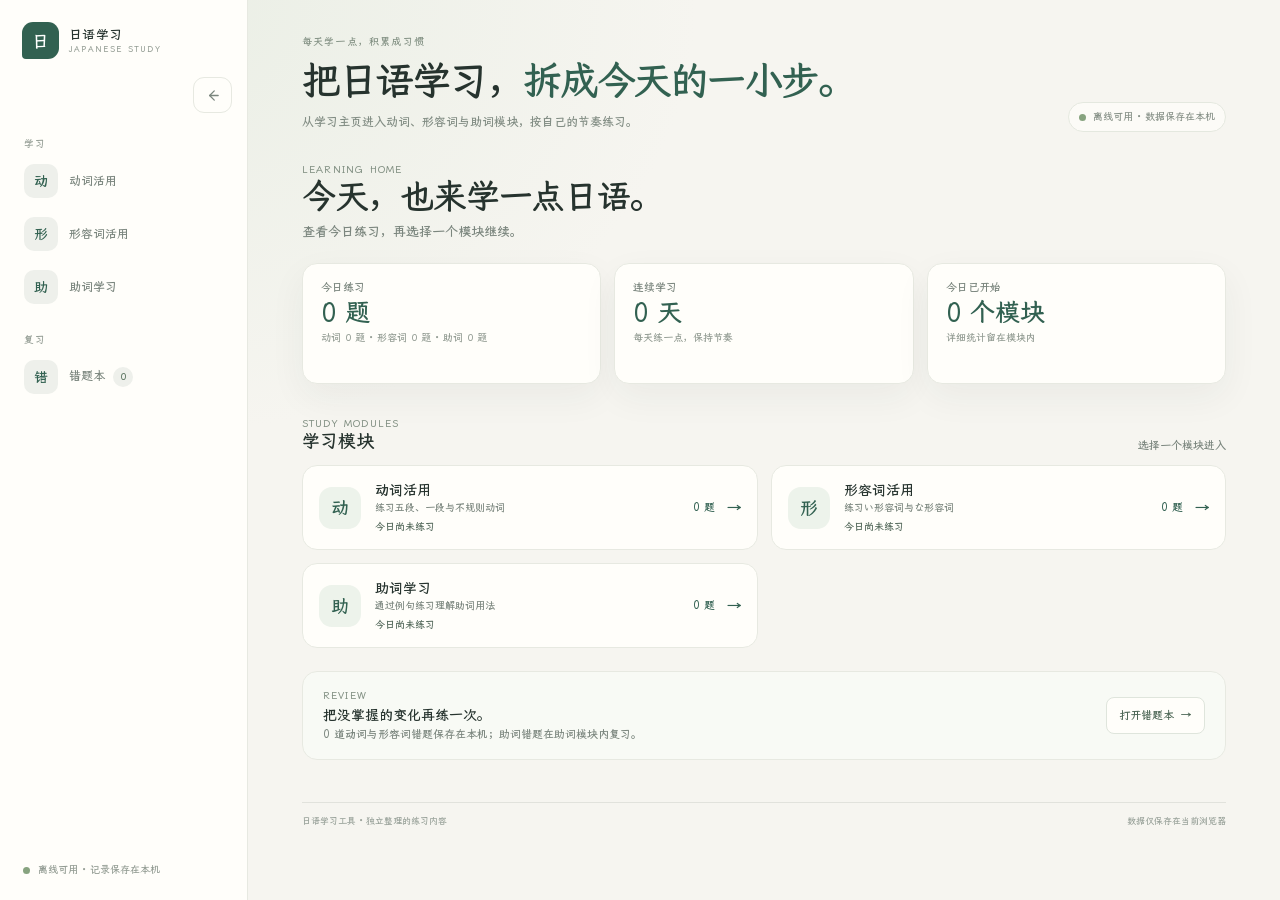
==== web/index.html @ 8b9d0401 "Android 助词模块落地：数据同源 + 三屏 UI + 全局错题本 + 对比内容（D-016～D-021） 数据与规则 - 新增 engine/particle：ParticleData（9 专题" ====
<!doctype html>
<html lang="zh-CN">
<head>
  <meta charset="utf-8">
  <meta name="viewport" content="width=device-width, initial-scale=1">
  <meta name="theme-color" content="#f6f5f0">
  <title>日语学习</title>
  <link rel="icon" type="image/svg+xml" href="./icon/favicon.svg">
  <link rel="stylesheet" href="styles.css">
  <script src="font/fonts.js" defer></script>
  <script src="verb-engine.js" defer></script>
  <script src="adjective-engine.js" defer></script>
  <script src="particle-engine.js" defer></script>
  <script src="app.js" defer></script>
</head>
<body>
  <div class="app-shell" id="app-shell">
    <aside class="app-sidebar" id="app-sidebar" aria-label="日语学习导航">
      <a class="brand" id="brand-home" data-home-link href="./index.html" aria-label="日语学习主页" aria-current="page">
        <span class="brand-mark" aria-hidden="true">日</span>
        <span>
          <strong>日语学习</strong>
          <small>JAPANESE STUDY</small>
        </span>
      </a>
      <button class="sidebar-collapse" id="sidebar-collapse" type="button" aria-label="折叠侧栏" aria-pressed="false" title="折叠侧栏">
        <svg class="sidebar-collapse-icon" viewBox="0 0 24 24" aria-hidden="true" focusable="false">
          <path d="M14.5 5.5 8 12l6.5 6.5"></path>
          <path d="M8 12h12"></path>
        </svg>
      </button>
      <nav class="primary-nav" id="primary-nav" aria-label="主要导航">
        <p class="sidebar-section-label">学习</p>
        <button class="nav-item" type="button" data-view="verb" aria-label="动词活用" title="动词活用">
          <span class="nav-icon" aria-hidden="true">动</span><span class="nav-label">动词活用</span>
        </button>
        <button class="nav-item" type="button" data-view="adjective" aria-label="形容词活用" title="形容词活用">
          <span class="nav-icon" aria-hidden="true">形</span><span class="nav-label">形容词活用</span>
        </button>
        <button class="nav-item" type="button" data-view="particle" aria-label="助词学习" title="助词学习">
          <span class="nav-icon" aria-hidden="true">助</span><span class="nav-label">助词学习</span>
        </button>
        <p class="sidebar-section-label sidebar-section-review">复习</p>
        <button class="nav-item" type="button" data-view="mistakes" aria-label="错题本" title="错题本">
          <span class="nav-icon" aria-hidden="true">错</span>
          <span class="nav-label">错题本 <span class="nav-count" id="mistake-count">0</span></span>
        </button>
      </nav>
      <div class="sidebar-footer"><span class="offline-dot" aria-hidden="true"></span><span class="nav-label">离线可用 · 记录保存在本机</span></div>
    </aside>

    <div class="app-main" id="app-main">
      <header class="mobile-topbar">
        <button class="mobile-nav-toggle" id="mobile-nav-toggle" type="button" aria-label="打开导航" aria-controls="app-sidebar" aria-expanded="false">
          <span class="mobile-menu-icon" aria-hidden="true"><span></span><span></span><span></span></span>
        </button>
        <a class="mobile-topbar-brand" data-home-link href="./index.html" aria-label="日语学习主页" aria-current="page">
          <span class="brand-mark" aria-hidden="true">日</span>
          <strong>日语学习</strong>
        </a>
      </header>

      <main>
      <section class="page-intro">
        <div>
          <p class="eyebrow" id="intro-eyebrow">每天学一点，积累成习惯</p>
          <h1 id="intro-title" tabindex="-1">把日语学习，<span id="intro-title-accent">拆成今天的一小步。</span></h1>
          <p class="intro-copy" id="intro-copy">从学习主页进入动词、形容词等模块，按自己的节奏练习。</p>
        </div>
        <div class="intro-badges">
          <div class="streak-note" id="streak-note" hidden>
            <span class="streak-note-dot" aria-hidden="true"></span>
            <span id="streak-note-text"></span>
          </div>
          <div class="offline-note"><span aria-hidden="true"></span> 离线可用 · 数据保存在本机</div>
        </div>
      </section>

      <section class="view home-view" id="view-home" aria-labelledby="home-title">
        <div class="home-welcome">
          <p class="eyebrow">LEARNING HOME</p>
          <h2 id="home-title">今天，也来学一点日语。</h2>
          <p>查看今日练习，再选择一个模块继续。</p>
        </div>
        <div class="home-summary-grid" aria-label="学习概览">
          <article class="home-summary-card">
            <span class="home-summary-label">今日练习</span>
            <strong id="home-today-total">0 题</strong>
            <small id="home-today-breakdown">动词 0 题 · 形容词 0 题 · 助词 0 题</small>
          </article>
          <article class="home-summary-card">
            <span class="home-summary-label">连续学习</span>
            <strong><span id="home-streak-count">0</span> 天</strong>
            <small>每天练一点，保持节奏</small>
          </article>
          <article class="home-summary-card">
            <span class="home-summary-label">今日已开始</span>
            <strong><span id="home-active-module-count">0</span> 个模块</strong>
            <small>详细统计留在模块内</small>
          </article>
        </div>

        <section class="home-module-section" aria-labelledby="home-modules-title">
          <div class="home-section-heading">
            <div>
              <p class="eyebrow">STUDY MODULES</p>
              <h2 id="home-modules-title">学习模块</h2>
            </div>
            <p>选择一个模块进入</p>
          </div>
          <div class="home-module-grid">
            <button class="home-module-card" type="button" data-open-view="verb" data-verb-subview="practice">
              <span class="home-module-mark" aria-hidden="true">动</span>
              <span class="home-module-copy">
                <strong>动词活用</strong>
                <small>练习五段、一段与不规则动词</small>
                <span class="home-module-status" id="home-verb-status">今日尚未练习</span>
              </span>
              <span class="home-module-count" id="home-verb-today">0 题</span>
              <span class="home-module-arrow" aria-hidden="true">→</span>
            </button>
            <button class="home-module-card" type="button" data-open-view="adjective" data-adj-subview="practice">
              <span class="home-module-mark" aria-hidden="true">形</span>
              <span class="home-module-copy">
                <strong>形容词活用</strong>
                <small>练习い形容词与な形容词</small>
                <span class="home-module-status" id="home-adjective-status">今日尚未练习</span>
              </span>
              <span class="home-module-count" id="home-adjective-today">0 题</span>
              <span class="home-module-arrow" aria-hidden="true">→</span>
            </button>
            <button class="home-module-card" type="button" data-open-view="particle" data-particle-subview="practice">
              <span class="home-module-mark" aria-hidden="true">助</span>
              <span class="home-module-copy">
                <strong>助词学习</strong>
                <small>通过例句练习理解助词用法</small>
                <span class="home-module-status" id="home-particle-status">今日尚未练习</span>
              </span>
              <span class="home-module-count" id="home-particle-today">0 题</span>
              <span class="home-module-arrow" aria-hidden="true">→</span>
            </button>
          </div>
        </section>

        <section class="home-review-card" aria-label="错题复习">
          <div>
            <p class="eyebrow">REVIEW</p>
            <h2>把没掌握的变化再练一次。</h2>
            <p><strong id="home-mistake-count">0</strong> 道动词与形容词错题保存在本机；助词错题在助词模块内复习。</p>
          </div>
          <button class="outline-button" type="button" data-open-view="mistakes">打开错题本 <span aria-hidden="true">→</span></button>
        </section>
      </section>

      <section class="view verb-module-view" id="view-verb" aria-labelledby="practice-title" hidden>
        <nav class="module-subnav" id="verb-subnav" aria-label="动词模块功能">
          <button class="module-subtab is-active" type="button" data-verb-subview="practice" aria-selected="true">练习</button>
          <button class="module-subtab" type="button" data-verb-subview="reference" aria-selected="false">活用速查</button>
        </nav>
      <section class="module-subview" id="view-practice" aria-labelledby="verb-practice-view-title">
        <div class="section-heading">
          <div>
            <p class="eyebrow">VERB PRACTICE</p>
            <h2 id="verb-practice-view-title">动词练习</h2>
            <p>根据目标语态和活用形式写出答案；速查页会说明它与传统六种活用形的关系。</p>
          </div>
        </div>
        <div class="filter-bar">
          <label>
            <span>动词类别</span>
            <select id="group-filter">
              <option value="all">全部类别</option>
              <option value="godan">五段动词</option>
              <option value="ichidan">一段动词</option>
              <option value="irregular">不规则动词</option>
            </select>
          </label>
          <label>
            <span>变形类型（语态）</span>
            <select id="voice-filter"></select>
          </label>
          <label>
            <span>活用形式（含六形）</span>
            <select id="inflection-filter"></select>
          </label>
          <label>
            <span>难度</span>
            <select id="level-filter"></select>
          </label>
          <button class="outline-button new-question-button" id="new-question" type="button">
            <span aria-hidden="true">↻</span> 换一题
          </button>
        </div>

        <div class="review-banner" id="review-banner" role="status" hidden>
          <span class="review-banner-dot" aria-hidden="true"></span>
          <span class="review-banner-text">
            <strong>错题重练中</strong>
            <span id="review-banner-count"></span>
          </span>
          <button class="text-button review-banner-exit" id="exit-review" type="button">退出重练</button>
        </div>
        <div class="practice-layout">
          <article class="practice-card">
            <div class="practice-card-head">
              <div class="card-topline">
                <div>
                  <p class="eyebrow" id="question-index">随机练习</p>
                  <h2 id="practice-title">把变形说出来</h2>
                </div>
                <span class="target-pill" id="target-pill">准备中</span>
              </div>
              <section class="practice-stats practice-stats-inline" role="group" aria-label="答题统计">
                <div class="practice-stats-heading">
                  <div class="practice-stats-counts">
                    <div class="practice-stat practice-stat-correct">
                      <span class="practice-stat-dot" aria-hidden="true"></span>
                      <span>答对</span>
                      <strong id="correct-answer-count" aria-live="polite">0</strong>
                    </div>
                    <div class="practice-stat practice-stat-incorrect">
                      <span class="practice-stat-dot" aria-hidden="true"></span>
                      <span>答错</span>
                      <strong id="incorrect-answer-count" aria-live="polite">0</strong>
                    </div>
                  </div>
                  <button
                    class="text-button reset-stats-button"
                    id="reset-stats"
                    type="button"
                    aria-label="清零答题统计，不影响错题集"
                    title="清零统计，不会清空错题集"
                    disabled
                  >清零</button>
                </div>
                <div class="practice-stats-content">
                  <div class="practice-stats-track" id="answer-distribution" role="img" aria-label="尚未作答">
                    <span class="practice-stats-segment practice-stats-segment-correct" id="correct-answer-segment"></span>
                    <span class="practice-stats-segment practice-stats-segment-incorrect" id="incorrect-answer-segment"></span>
                  </div>
                  <div class="practice-stats-summary">
                    <span>共 <strong id="total-answer-count">0</strong> 题</span>
                    <span>正确率 <strong id="answer-accuracy">—</strong></span>
                  </div>
                </div>
              </section>
            </div>

            <div class="verb-prompt" role="button" tabindex="0" aria-expanded="false">
              <div class="verb-meta">
                <span class="class-pill" id="question-group">动词</span>
                <span class="meaning" id="question-meaning"></span>
              </div>
              <h3 id="question-word"></h3>
              <p class="reading" id="question-reading">假名</p>
            </div>

            <p class="question-instruction" id="question-instruction"></p>

            <form class="answer-form" id="answer-form">
              <label for="answer-input">写出日语答案</label>
              <div class="answer-row">
                <input
                  id="answer-input"
                  name="answer"
                  type="text"
                  autocomplete="off"
                  autocapitalize="off"
                  spellcheck="false"
                  placeholder="可输入汉字、假名或罗马字"
                  required
                >
                <button class="primary-button" id="submit-answer" type="submit">检查答案</button>
              </div>
              <div class="answer-help">
                <span>例如：書きます、かきます或 kakimasu</span>
                <button class="inline-button" id="hint-button" type="button" aria-expanded="false">显示规律提示</button>
              </div>
              <p class="hint-text" id="rule-hint" hidden></p>
            </form>

            <section class="feedback-panel" id="feedback-panel" aria-live="polite" hidden>
              <div class="feedback-heading">
                <span class="feedback-mark" id="feedback-mark" aria-hidden="true"></span>
                <strong id="feedback-title"></strong>
              </div>
              <p class="feedback-user-answer" id="feedback-user-answer"></p>
              <div class="correct-answer">
                <span>正确形态</span>
                <strong id="feedback-correct-answer"></strong>
                <small id="feedback-reading"></small>
              </div>
              <div class="feedback-meaning">
                <strong>常见表达大意（依语境）</strong>
                <p id="feedback-voice-meaning" hidden></p>
                <p id="feedback-inflection-meaning"></p>
              </div>
              <p class="feedback-rule" id="feedback-rule"></p>
              <button class="primary-button next-button" id="next-question" type="button">
                下一题 <span aria-hidden="true">→</span>
              </button>
            </section>
          </article>

          <div class="practice-sidebar">
            <aside class="learning-card">
              <p class="eyebrow">记住变化的方法</p>
              <h2>先分组，再变形。</h2>
              <div class="class-note">
                <span class="class-note-mark">五</span>
                <div><strong>五段动词</strong><p>辞书形以「う段」假名结尾。<br>活用时，词尾在「あ・い・う・え・お」各段之间变化。</p></div>
              </div>
              <div class="class-note">
                <span class="class-note-mark">一</span>
                <div><strong>一段动词</strong><p>通常以「る」结尾，前一个假名在「い段」或「え段」（有少数例外）。<br>活用时，通常去掉「る」，再接相应词尾。</p></div>
              </div>
              <div class="class-note">
                <span class="class-note-mark">不</span>
                <div><strong>不规则动词</strong><p>「する」「来る」及其复合词需要单独记忆。</p></div>
              </div>
              <button class="text-link" type="button" data-open-view="verb" data-verb-subview="reference">
                查一个动词的完整变化 <span aria-hidden="true">→</span>
              </button>
            </aside>
          </div>
        </div>
      </section>

      <section class="module-subview" id="view-reference" aria-labelledby="reference-title" hidden>
        <div class="section-heading">
          <div>
            <p class="eyebrow">REFERENCE</p>
            <h2 id="reference-title">活用速查</h2>
            <p>先看六种活用形如何决定后续接法，再查不同语态和活用结果；具体表达大意会随语境变化。</p>
          </div>
        </div>
        <div class="reference-controls">
          <label class="search-control">
            <span>搜索动词</span>
            <input id="reference-search" type="search" placeholder="输入汉字、假名或中文意思">
          </label>
          <label>
            <span>动词</span>
            <select id="reference-verb"></select>
          </label>
          <label>
            <span>变形类型</span>
            <select id="reference-voice"></select>
          </label>
        </div>
        <div class="reference-summary">
          <div>
            <h3 id="reference-word"></h3>
            <p id="reference-meaning"></p>
            <p class="reference-voice-meaning" id="reference-voice-meaning"></p>
          </div>
          <span class="class-pill" id="reference-group"></span>
        </div>
        <details class="morphology-guide" id="verb-morphology-guide" open>
          <summary>先学用言的六种活用形</summary>
          <p class="morphology-guide-caption" id="verb-morphology-guide-caption"></p>
          <div class="table-wrap morphology-guide-table-wrap">
            <table class="reference-table morphology-guide-table" id="verb-morphology-guide-table" aria-label="动词六种活用形与对应练习">
              <thead>
                <tr>
                  <th scope="col">活用形</th>
                  <th scope="col">后面接什么／句中作用</th>
                  <th scope="col">当前动词例子</th>
                  <th scope="col" class="reference-practice-col">练一练</th>
                </tr>
              </thead>
              <tbody id="verb-morphology-guide-table-body"></tbody>
            </table>
          </div>
          <p class="morphology-guide-note"><strong>记忆关键</strong> 六形不是六个意思，也不和「ない形／ます形」一一对应：先看后面要接什么。现代动词的終止形与連体形通常同形，前者用于句尾，后者修饰名词；「たら」由「た形＋ら」构成，不是仮定形。</p>
        </details>
        <details class="reference-voice-guide" id="reference-voice-guide" open>
          <summary>变形类型说明</summary>
          <p class="reference-voice-guide-caption" id="reference-voice-guide-caption"></p>
          <div class="table-wrap reference-voice-guide-table-wrap">
            <table class="reference-table reference-voice-table" id="reference-voice-guide-table" aria-label="各类变形的结果、大意与变化提示">
              <thead>
                <tr>
                  <th scope="col">活用形式</th>
                  <th scope="col">变形结果</th>
                  <th scope="col">常见表达大意</th>
                  <th scope="col">变化提示</th>
                  <th scope="col" class="reference-practice-col">练一练</th>
                </tr>
              </thead>
              <tbody id="reference-voice-guide-table-body"></tbody>
            </table>
          </div>
        </details>
        <div class="table-wrap">
          <table class="reference-table">
            <thead>
              <tr>
                <th scope="col">活用形式</th>
                <th scope="col">变形结果</th>
                <th scope="col">常见表达大意</th>
                <th scope="col">变化提示</th>
                <th scope="col" class="reference-practice-col">练一练</th>
              </tr>
            </thead>
            <tbody id="reference-table-body"></tbody>
          </table>
        </div>
      </section>
      </section>

      <section class="view" id="view-adjective" aria-labelledby="adjective-title" hidden>
        <nav class="module-subnav" id="adj-subnav" aria-label="形容词模块功能">
          <button class="module-subtab is-active" type="button" data-adj-subview="practice" aria-selected="true">练习</button>
          <button class="module-subtab" type="button" data-adj-subview="reference" aria-selected="false">速查</button>
        </nav>
        <div class="module-subview" id="adj-subview-practice">
        <div class="section-heading">
          <div>
            <p class="eyebrow">ADJECTIVE</p>
            <h2 id="adjective-title">形容词练习</h2>
            <p>先分「い・な」两类，再记词尾变化；速查页会对照六种活用形。支持修饰名词、谓语、状语与常用时态。</p>
          </div>
        </div>
        <div class="filter-bar">
          <label>
            <span>形容词类别</span>
            <select id="adj-group-filter">
              <option value="all">全部类别</option>
              <option value="i">い形容词</option>
              <option value="na">な形容词</option>
            </select>
          </label>
          <label>
            <span>活用形式（含六形）</span>
            <select id="adj-inflection-filter"></select>
          </label>
          <label>
            <span>难度</span>
            <select id="adj-level-filter"></select>
          </label>
          <button class="outline-button new-question-button" id="adj-new-question" type="button">
            <span aria-hidden="true">↻</span> 换一题
          </button>
        </div>

        <div class="review-banner" id="adj-review-banner" role="status" hidden>
          <span class="review-banner-dot" aria-hidden="true"></span>
          <span class="review-banner-text">
            <strong>错题重练中</strong>
            <span id="adj-review-banner-count"></span>
          </span>
          <button class="text-button review-banner-exit" id="adj-exit-review" type="button">退出重练</button>
        </div>
        <div class="practice-layout">
          <article class="practice-card" id="adj-practice-card">
            <div class="practice-card-head">
              <div class="card-topline">
                <div>
                  <p class="eyebrow" id="adj-question-index">随机练习</p>
                  <h2 id="adj-practice-title">把变化写出来</h2>
                </div>
                <span class="target-pill" id="adj-target-pill">准备中</span>
              </div>
              <section class="practice-stats practice-stats-inline" id="adj-practice-stats" role="group" aria-label="形容词答题统计">
                <div class="practice-stats-heading">
                  <div class="practice-stats-counts">
                    <div class="practice-stat practice-stat-correct">
                      <span class="practice-stat-dot" aria-hidden="true"></span>
                      <span>答对</span>
                      <strong id="adj-correct-count" aria-live="polite">0</strong>
                    </div>
                    <div class="practice-stat practice-stat-incorrect">
                      <span class="practice-stat-dot" aria-hidden="true"></span>
                      <span>答错</span>
                      <strong id="adj-incorrect-count" aria-live="polite">0</strong>
                    </div>
                  </div>
                  <button
                    class="text-button reset-stats-button"
                    id="adj-reset-stats"
                    type="button"
                    aria-label="清零形容词答题统计"
                    title="清零统计，不会清空错题集"
                    disabled
                  >清零</button>
                </div>
                <div class="practice-stats-content">
                  <div class="practice-stats-track" id="adj-answer-distribution" role="img" aria-label="尚未作答">
                    <span class="practice-stats-segment practice-stats-segment-correct" id="adj-correct-segment"></span>
                    <span class="practice-stats-segment practice-stats-segment-incorrect" id="adj-incorrect-segment"></span>
                  </div>
                  <div class="practice-stats-summary">
                    <span>共 <strong id="adj-total-count">0</strong> 题</span>
                    <span>正确率 <strong id="adj-accuracy">—</strong></span>
                  </div>
                </div>
              </section>
            </div>

            <div class="verb-prompt adj-prompt">
              <div class="verb-meta">
                <span class="class-pill" id="adj-question-kind">形容词</span>
                <span class="meaning" id="adj-question-meaning"></span>
              </div>
              <h3 id="adj-question-word"></h3>
              <p class="reading" id="adj-question-reading">假名</p>
            </div>

            <p class="question-instruction" id="adj-question-instruction"></p>

            <form class="answer-form" id="adj-answer-form">
              <label for="adj-answer-input">写出日语答案</label>
              <div class="answer-row">
                <input
                  id="adj-answer-input"
                  name="adj-answer"
                  type="text"
                  autocomplete="off"
                  autocapitalize="off"
                  spellcheck="false"
                  placeholder="可输入汉字、假名或罗马字"
                  required
                >
                <button class="primary-button" id="adj-submit-answer" type="submit">检查答案</button>
              </div>
              <div class="answer-help">
                <span>例如：静かじゃない、しずかじゃない或 shizukajyanai</span>
                <button class="inline-button" id="adj-hint-button" type="button" aria-expanded="false">显示规律提示</button>
              </div>
              <p class="hint-text" id="adj-rule-hint" hidden></p>
            </form>

            <section class="feedback-panel" id="adj-feedback-panel" aria-live="polite" hidden>
              <div class="feedback-heading">
                <span class="feedback-mark" id="adj-feedback-mark" aria-hidden="true"></span>
                <strong id="adj-feedback-title"></strong>
              </div>
              <p class="feedback-user-answer" id="adj-feedback-user-answer"></p>
              <div class="correct-answer">
                <span>正确形态</span>
                <strong id="adj-feedback-correct-answer"></strong>
                <small id="adj-feedback-reading"></small>
              </div>
              <div class="feedback-meaning">
                <strong>接续提示</strong>
                <p id="adj-feedback-form-meaning"></p>
              </div>
              <p class="feedback-rule" id="adj-feedback-rule"></p>
              <button class="primary-button next-button" id="adj-next-question" type="button">
                下一题 <span aria-hidden="true">→</span>
              </button>
            </section>
          </article>

          <div class="practice-sidebar">
            <aside class="learning-card">
              <p class="eyebrow">记住分类的方法</p>
              <h2>先分类，再变形。</h2>
              <div class="class-note">
                <span class="class-note-mark">い</span>
                <div><strong>い形容词</strong><p>以「い」结尾，词尾直接变化。<br>注意「きれい」等是な形容词。</p></div>
              </div>
              <div class="class-note">
                <span class="class-note-mark">な</span>
                <div><strong>な形容词</strong><p>靠「な・に・だ」接续。<br>作谓语时要加「だ／です」。</p></div>
              </div>
              <button class="text-link" type="button" id="adj-guide-link">
                查形容词速查资料 <span aria-hidden="true">→</span>
              </button>
            </aside>
          </div>
        </div>
        </div>

        <div class="module-subview" id="adj-subview-reference" hidden>
        <div class="section-heading adj-guide-heading" id="adjective-guide">
          <div>
            <p class="eyebrow">ADJECTIVE GUIDE</p>
            <h2>形容词速查</h2>
            <p>以「高い・静か」为例；统一高亮标出需要留意的词尾与接续形式。</p>
          </div>
        </div>
        <div class="adj-class-grid">
          <article class="adj-class-card adj-class-card-i">
            <div class="adj-class-head">
              <span class="adj-class-mark adj-mark-i" aria-hidden="true">い</span>
              <h3>い形容词</h3>
            </div>
            <p>以「い」结尾，词尾本身发生变化。可以直接放在名词前，也可以直接作谓语。</p>
            <p class="adj-class-words"><span>高い</span><span>長い</span><span>寒い</span><span>おいしい</span></p>
            <p class="adj-class-example"><strong>高い山</strong><small>高高的山</small></p>
          </article>
          <article class="adj-class-card adj-class-card-na">
            <div class="adj-class-head">
              <span class="adj-class-mark adj-mark-na" aria-hidden="true">な</span>
              <h3>な形容词</h3>
            </div>
            <p>词干本身不变，靠「な・に・だ」等接续词连接。作谓语时要加「だ／です」。</p>
            <p class="adj-class-words"><span>静か</span><span>便利</span><span>好き</span><span>きれい</span></p>
            <p class="adj-class-example"><strong>静かな部屋</strong><small>安静的房间</small></p>
          </article>
        </div>
        <p class="adj-note adj-note-warn">
          <strong aria-hidden="true">!</strong>
          <span>别只看结尾：きれい・ゆうめい・しんせつ 都是な形容词，需要按词记忆。</span>
        </p>

        <details class="morphology-guide adj-morphology-guide" id="adjective-morphology-guide" open>
          <summary>把六种用言活用形放进形容词里看</summary>
          <p class="morphology-guide-caption">“用言”包括动词和形容词；这里的な形容词在传统学校语法中称为形容动词。形容词的六形接法和动词不同，而且一般没有独立的命令形。</p>
          <div class="table-wrap morphology-guide-table-wrap">
            <table class="reference-table morphology-guide-table adjective-morphology-table" id="adjective-morphology-guide-table" aria-label="い形容词和な形容词的六种活用形对照">
              <thead>
                <tr>
                  <th scope="col">活用形</th>
                  <th scope="col">后面接什么／句中作用</th>
                  <th scope="col">い形容词 · 高い</th>
                  <th scope="col">な形容词 · 静か</th>
                  <th scope="col" class="reference-practice-col">练一练</th>
                </tr>
              </thead>
              <tbody id="adjective-morphology-guide-table-body">
                <tr data-morphology-form="mizen">
                  <th scope="row">未然形</th>
                  <td>可接推量「う」；形容词否定另看连用形，如「高く＋ない」。</td>
                  <td><strong>高かろう</strong><small class="morphology-example-note">高かろ＋う（较书面；日常常说「高いだろう」）</small></td>
                  <td><strong>静かだろう</strong><small class="morphology-example-note">静かだろ＋う</small></td>
                  <td class="morphology-guide-practice"><button type="button" class="practice-link" data-adj-morphology-practice="mizen">练未然形</button></td>
                </tr>
                <tr data-morphology-form="renyou">
                  <th scope="row">連用形</th>
                  <td>连接「て／た」等，也可作状语修饰动词。</td>
                  <td><strong>高く／高かっ</strong><small class="morphology-example-note">高くない・高かった・高くて</small></td>
                  <td><strong>静かで／静かに／静かだっ</strong><small class="morphology-example-note">静かで・静かに話す・静かだった</small></td>
                  <td class="morphology-guide-practice"><button type="button" class="practice-link" data-adj-morphology-practice="renyou">练連用形</button></td>
                </tr>
                <tr data-morphology-form="shushi">
                  <th scope="row">終止形</th>
                  <td>作谓语并结束陈述句。</td>
                  <td><strong>高い。</strong></td>
                  <td><strong>静かだ。</strong></td>
                  <td class="morphology-guide-practice"><button type="button" class="practice-link" data-adj-morphology-practice="shushi">练終止形</button></td>
                </tr>
                <tr data-morphology-form="rentai">
                  <th scope="row">連体形</th>
                  <td>放在名词前，限定或说明名词。</td>
                  <td><strong>高い山</strong></td>
                  <td><strong>静かな部屋</strong></td>
                  <td class="morphology-guide-practice"><button type="button" class="practice-link" data-adj-morphology-practice="rentai">练連体形</button></td>
                </tr>
                <tr data-morphology-form="katei">
                  <th scope="row">仮定形</th>
                  <td>表示假设条件；い形容词接「ば」，な形容词接「なら（ば）」。</td>
                  <td><strong>高ければ</strong><small class="morphology-example-note">高けれ＋ば</small></td>
                  <td><strong>静かなら（ば）</strong></td>
                  <td class="morphology-guide-practice"><button type="button" class="practice-link" data-adj-morphology-practice="katei">练仮定形</button></td>
                </tr>
                <tr data-morphology-form="meirei">
                  <th scope="row">命令形</th>
                  <td>形容词本身没有独立命令形；改用「～にして」「～してください」等表达。</td>
                  <td>无独立命令形</td>
                  <td>无独立命令形</td>
                  <td class="morphology-guide-practice"><button type="button" class="practice-link" data-adj-morphology-practice="meirei">练替代表达</button></td>
                </tr>
              </tbody>
            </table>
          </div>
          <p class="morphology-guide-note"><strong>特别注意</strong>「高い」的終止形和連体形外形相同，但句尾说「山很高」，名词前说「高山」；「静か」则用「静かだ／静かな」把两种位置区分开。</p>
        </details>

        <div class="table-wrap">
          <table class="adj-table">
            <thead>
              <tr>
                <th scope="col">活用形式</th>
                <th scope="col">い形容词 · 例：高い</th>
                <th scope="col">な形容词 · 例：静か</th>
                <th scope="col" class="adj-practice-col">练一练</th>
              </tr>
            </thead>
            <tbody>
              <tr data-adj-form="attributive">
                <th scope="row">連体形 · 修饰名词<small>い直接接 · な加「な」</small></th>
                <td><strong>高い山</strong></td>
                <td><strong>静か<em class="adj-tail-na">な</em>部屋</strong></td>
                <td class="adj-practice-col"><button type="button" class="practice-link" data-adj-practice="attributive">练这题</button></td>
              </tr>
              <tr data-adj-form="present">
                <th scope="row">終止形 · 现在肯定<small>い直接结句 · な加「だ・です」</small></th>
                <td><strong>高い</strong><small>（です）</small></td>
                <td><strong>静か<em class="adj-tail-na">だ（です）</em></strong></td>
                <td class="adj-practice-col"><button type="button" class="practice-link" data-adj-practice="present">练这题</button></td>
              </tr>
              <tr data-adj-form="presentNegative">
                <th scope="row">现在否定<small>い：連用形「く」＋ない · な：ではない／じゃない</small></th>
                <td><strong>高<em class="adj-tail-i">くない</em></strong></td>
                <td><strong>静か<em class="adj-tail-na">じゃない</em></strong></td>
                <td class="adj-practice-col"><button type="button" class="practice-link" data-adj-practice="presentNegative">练这题</button></td>
              </tr>
              <tr data-adj-form="past">
                <th scope="row">連用形 · 过去肯定<small>い：かっ＋た · な：だっ＋た</small></th>
                <td><strong>高<em class="adj-tail-i">かった</em></strong></td>
                <td><strong>静か<em class="adj-tail-na">だった</em></strong></td>
                <td class="adj-practice-col"><button type="button" class="practice-link" data-adj-practice="past">练这题</button></td>
              </tr>
              <tr data-adj-form="pastNegative">
                <th scope="row">过去否定<small>い→くなかった · な＋ではなかった</small></th>
                <td><strong>高<em class="adj-tail-i">くなかった</em></strong></td>
                <td><strong>静か<em class="adj-tail-na">ではなかった</em></strong></td>
                <td class="adj-practice-col"><button type="button" class="practice-link" data-adj-practice="pastNegative">练这题</button></td>
              </tr>
              <tr data-adj-form="te">
                <th scope="row">連用形 · て形<small>い→くて · な＋で</small></th>
                <td><strong>高<em class="adj-tail-i">くて</em></strong></td>
                <td><strong>静か<em class="adj-tail-na">で</em></strong></td>
                <td class="adj-practice-col"><button type="button" class="practice-link" data-adj-practice="te">练这题</button></td>
              </tr>
              <tr data-adj-form="conditional">
                <th scope="row">仮定形 · 条件形<small>い→ければ · な→なら（ば）</small></th>
                <td><strong>高<em class="adj-tail-i">ければ</em></strong></td>
                <td><strong>静か<em class="adj-tail-na">なら（ば）</em></strong></td>
                <td class="adj-practice-col"><button type="button" class="practice-link" data-adj-practice="conditional">练这题</button></td>
              </tr>
              <tr data-adj-form="adverbial">
                <th scope="row">連用形 · 状语<small>い→く · な→に</small></th>
                <td><strong>高<em class="adj-tail-i">く</em></strong></td>
                <td><strong>静か<em class="adj-tail-na">に</em></strong></td>
                <td class="adj-practice-col"><button type="button" class="practice-link" data-adj-practice="adverbial">练这题</button></td>
              </tr>
            </tbody>
          </table>
        </div>
        <p class="adj-note">
          <strong>特例</strong>
          <span>「いい」不参与变形——よくない・よかった・よくなかった，全部换成「よく」系列。</span>
        </p>

        <div class="adj-usage-grid">
          <article class="adj-usage-card">
            <h3>修饰名词</h3>
            <p class="adj-usage-formula">形容词 + 名词</p>
            <p class="adj-usage-jp">高い山 ／ 静かな部屋</p>
            <p class="adj-usage-cn">高高的山 ／ 安静的房间</p>
            <p class="adj-usage-tip">い直接接名词；な要加「な」再接。</p>
          </article>
          <article class="adj-usage-card">
            <h3>作谓语</h3>
            <p class="adj-usage-formula">名词は + 形容词</p>
            <p class="adj-usage-jp">富士山は高い ／ 部屋は静かだ</p>
            <p class="adj-usage-cn">富士山很高 ／ 房间很安静</p>
            <p class="adj-usage-tip">い直接结句；な要加「だ／です」。</p>
          </article>
          <article class="adj-usage-card">
            <h3>修饰动词（状语）</h3>
            <p class="adj-usage-formula">形容词 + 动词</p>
            <p class="adj-usage-jp">高く飛ぶ ／ 静かに話す</p>
            <p class="adj-usage-cn">飞得很高 ／ 轻声说话</p>
            <p class="adj-usage-tip">い变「く」；な变「に」。</p>
          </article>
        </div>

        <div class="adj-pitfalls">
          <div class="adj-pitfall">
            <span class="adj-wrong">静かくない</span>
            <span class="adj-arrow" aria-hidden="true">→</span>
            <span class="adj-right">静かじゃない</span>
            <span class="adj-pitfall-note">な形容词的否定不加「くない」，直接接「じゃない」</span>
          </div>
          <div class="adj-pitfall">
            <span class="adj-wrong">高いだ</span>
            <span class="adj-arrow" aria-hidden="true">→</span>
            <span class="adj-right">高い</span>
            <span class="adj-pitfall-note">「だ」只接在名词和な形容词后面，い形容词直接结句</span>
          </div>
          <div class="adj-pitfall">
            <span class="adj-wrong">いかった</span>
            <span class="adj-arrow" aria-hidden="true">→</span>
            <span class="adj-right">よかった</span>
            <span class="adj-pitfall-note">「いい」变形全部换成「よく」系列：よくない・よかった・よくなかった</span>
          </div>
          <div class="adj-pitfall">
            <span class="adj-wrong">静か話す</span>
            <span class="adj-arrow" aria-hidden="true">→</span>
            <span class="adj-right">静かに話す</span>
            <span class="adj-pitfall-note">修饰动词时，な形容词要接「に」，い形容词变「く」</span>
          </div>
        </div>
        </div>
      </section>

      <section class="view particle-module-view" id="view-particle" aria-labelledby="particle-view-title" hidden>
        <nav class="module-subnav particle-subnav" id="particle-subnav" aria-label="助词模块功能">
          <button class="module-subtab is-active" type="button" data-particle-subview="practice" aria-selected="true">练习</button>
          <button class="module-subtab" type="button" data-particle-subview="learn" aria-selected="false">学习地图</button>
          <button class="module-subtab" type="button" data-particle-subview="review" aria-selected="false">错题复习 <span class="particle-review-nav-count" id="particle-mistake-count">0</span></button>
        </nav>

        <div class="section-heading">
          <div>
            <p class="eyebrow" id="particle-view-eyebrow">PARTICLE PRACTICE</p>
            <h2 id="particle-view-title">在句子中练习</h2>
            <p id="particle-view-description">综合练习会交替出现“选助词”和“判断助词作用”两种题型。</p>
          </div>
        </div>

        <div class="filter-bar particle-controls-panel" id="particle-controls-panel">
          <label class="particle-level-controls" id="particle-level-controls">
            <span>练习层级</span>
            <select id="particle-level-select">
              <option value="beginner">入门</option>
              <option value="advanced">进阶</option>
            </select>
          </label>
          <div class="particle-practice-modes" id="particle-practice-modes">
            <label class="particle-control-label" for="particle-practice-mode-select">练习题型</label>
            <select id="particle-practice-mode-select" aria-describedby="particle-practice-mode-hint">
              <option value="mixed">综合练习</option>
              <option value="fill">选助词</option>
              <option value="function">判作用</option>
            </select>
            <small class="particle-practice-mode-hint" id="particle-practice-mode-hint">两种题型交替出现</small>
          </div>
        </div>

        <section class="module-subview particle-learn-view" id="particle-view-learn" aria-labelledby="particle-view-title" hidden>
          <div class="particle-lesson-grid" id="particle-lesson-grid"></div>
        </section>

        <section class="module-subview particle-practice-view" id="particle-view-practice" aria-labelledby="particle-view-title">
          <div class="practice-layout particle-practice-layout">
            <article class="practice-card particle-question-card" id="particle-question-card">
              <div class="practice-card-head">
                <div class="card-topline">
                  <div>
                    <p class="eyebrow particle-question-progress" id="particle-question-progress"></p>
                    <h2 id="particle-question-title">选择合适的助词</h2>
                  </div>
                  <span class="target-pill" id="particle-question-target">助词</span>
                </div>
                <section class="practice-stats practice-stats-inline" id="particle-practice-stats" role="group" aria-label="助词答题统计">
                  <div class="practice-stats-heading">
                    <div class="practice-stats-counts">
                      <div class="practice-stat practice-stat-correct">
                        <span class="practice-stat-dot" aria-hidden="true"></span>
                        <span>答对</span>
                        <strong id="particle-correct-count" aria-live="polite">0</strong>
                      </div>
                      <div class="practice-stat practice-stat-incorrect">
                        <span class="practice-stat-dot" aria-hidden="true"></span>
                        <span>答错</span>
                        <strong id="particle-incorrect-count" aria-live="polite">0</strong>
                      </div>
                    </div>
                    <button
                      class="text-button reset-stats-button"
                      id="particle-reset-stats"
                      type="button"
                      aria-label="清零助词答题统计，不影响错题集"
                      title="清零统计，不会清空错题集"
                      disabled
                    >清零</button>
                  </div>
                  <div class="practice-stats-content">
                    <div class="practice-stats-track" id="particle-answer-distribution" role="img" aria-label="尚未作答">
                      <span class="practice-stats-segment practice-stats-segment-correct" id="particle-correct-segment"></span>
                      <span class="practice-stats-segment practice-stats-segment-incorrect" id="particle-incorrect-segment"></span>
                    </div>
                    <div class="practice-stats-summary">
                      <span>共 <strong id="particle-total-count">0</strong> 题</span>
                      <span>正确率 <strong id="particle-accuracy">—</strong></span>
                    </div>
                  </div>
                </section>
              </div>
              <p class="particle-question-context" id="particle-question-context"></p>
              <p class="particle-question-prompt" id="particle-question-prompt"></p>
              <p class="particle-question-sentence">
                <span id="particle-sentence-before"></span><strong class="particle-answer-slot" id="particle-answer-slot">＿</strong><span id="particle-sentence-after"></span>
              </p>
              <p class="particle-question-reading" id="particle-question-reading"></p>
              <p class="particle-question-translation" id="particle-question-translation"></p>
              <div class="particle-options" id="particle-options" role="group" aria-label="选择合适的助词"></div>
              <div class="particle-practice-actions">
                <button class="primary-button" id="particle-check-answer" type="button" disabled>检查判断</button>
                <button class="outline-button" id="particle-next-question" type="button" hidden>下一题</button>
              </div>
              <section class="particle-feedback" id="particle-feedback" aria-live="polite" hidden>
                <strong id="particle-feedback-title"></strong>
                <p id="particle-feedback-answer"></p>
                <p id="particle-feedback-explanation"></p>
                <p id="particle-feedback-note" hidden></p>
              </section>
            </article>
            <div class="practice-sidebar">
              <aside class="learning-card particle-learning-card">
                <p class="eyebrow">做题思路</p>
                <h2>先看关系，再判断助词。</h2>
                <div class="class-note">
                  <span class="class-note-mark">1</span>
                  <div><strong>找到谓语</strong><p>先分清句子表达的是动作、状态还是存在。</p></div>
                </div>
                <div class="class-note">
                  <span class="class-note-mark">2</span>
                  <div><strong>定位关系</strong><p>看目标助词标记的成分与谓语之间是什么关系。</p></div>
                </div>
                <div class="class-note">
                  <span class="class-note-mark">3</span>
                  <div><strong>结合语境</strong><p>同一个助词在不同句子里可能表达不同作用。</p></div>
                </div>
                <button class="text-link" id="particle-guide-link" type="button">查看助词学习地图 <span aria-hidden="true">→</span></button>
              </aside>
            </div>
          </div>
        </section>

        <section class="module-subview particle-review-view" id="particle-view-review" aria-labelledby="particle-view-title" hidden>
          <div class="particle-review-actions">
            <div class="particle-review-count" id="particle-review-count"></div>
            <button class="primary-button" id="particle-start-review" type="button" disabled>开始复习</button>
          </div>
          <div class="particle-review-list" id="particle-review-list"></div>
          <div class="empty-state particle-review-empty" id="particle-review-empty" hidden>
            <span aria-hidden="true">◎</span>
            <strong>还没有助词错题</strong>
            <p>完成对比练习后，答错的题目会收集到这里。</p>
          </div>
        </section>
      </section>

      <section class="view" id="view-mistakes" aria-labelledby="mistakes-title" hidden>
        <div class="section-heading mistakes-heading">
          <div>
            <p class="eyebrow">REVIEW</p>
            <h2 id="mistakes-title">错题重练</h2>
            <p>答错的变形会保存在本机；答对后按 1、3、7、14、30 天逐步拉长间隔，连续完成 6 次正确复习后移出。动词与形容词错题分开归类。</p>
          </div>
          <div class="mistake-actions">
            <button class="text-button" id="export-mistakes" type="button" disabled>导出</button>
            <button class="text-button" id="import-mistakes" type="button">导入</button>
            <button class="text-button danger-text" id="clear-mistakes" type="button">清空</button>
            <input type="file" id="import-mistakes-file" accept=".json,application/json" hidden>
          </div>
        </div>
        <div class="mistake-group" id="verb-mistakes-group" hidden>
          <div class="mistake-group-head">
            <h3>动词错题<span class="mistake-group-count" id="verb-mistakes-count"></span></h3>
            <button class="text-button" id="review-mistakes" type="button">随机重练</button>
          </div>
          <div class="mistakes-list" id="verb-mistakes-list"></div>
        </div>
        <div class="mistake-group" id="adjective-mistakes-group" hidden>
          <div class="mistake-group-head">
            <h3>形容词错题<span class="mistake-group-count" id="adjective-mistakes-count"></span></h3>
            <button class="text-button" id="adj-review-mistakes" type="button">重练错题</button>
          </div>
          <div class="mistakes-list" id="adjective-mistakes-list"></div>
        </div>
        <div class="empty-state" id="mistakes-empty" hidden>
          <span aria-hidden="true">◎</span>
          <strong>还没有错题</strong>
          <p>开始练习，没掌握的变形会自动收集到这里。</p>
        </div>
      </section>
    </main>

    <footer class="footer">
      <span>日语学习工具 · 独立整理的练习内容</span>
      <span>数据仅保存在当前浏览器</span>
    </footer>
    </div>
    <button class="sidebar-backdrop" id="sidebar-backdrop" type="button" aria-label="关闭导航" hidden></button>
  </div>

  <div class="toast" id="toast" role="status" aria-live="polite"></div>
</body>
</html>
---- web/styles.css ----
/* 字体文件由 font/fonts.js 清单声明，运行时动态注入 @font-face，路径不再写死在 CSS 中。 */

:root {
  color-scheme: light;
  --paper: #f6f5f0;
  --surface: #fffefa;
  --ink: #26332e;
  --muted: #7b867e;
  --line: #e7e9e1;
  --green: #326151;
  --green-dark: #254a3d;
  --green-pale: #edf3eb;
  --orange: #b8784f;
  --orange-pale: #f8efe6;
  --red: #a54e45;
  --red-pale: #fbf0ed;
  --shadow: 0 13px 36px rgba(43, 55, 47, 0.055);
  font-family: "LXGW ZhenKai GB", "Yu Gothic", "Hiragino Kaku Gothic ProN", "Noto Sans JP", "Microsoft YaHei", sans-serif;
  font-synthesis: none;
  text-rendering: optimizeLegibility;
  /* —— 语义令牌（由 tools/tokenize-colors.py 归并生成）—— */
  /* 文字 · 灰阶（弱 → 强） */
  --text-faint-soft: #9aa39b;
  --text-faint: #939c93;
  --text-faint-alt: #909990;
  --text-faint-deep: #8a948b;
  --text-muted-soft: #879188;
  --text-strong: #657268;
  --text-placeholder: #b2bab2;
  /* 文字 · 绿色系 */
  --text-green-soft: #65796a;
  --text-green-mid: #53685a;
  --text-green: #657c69;
  --text-green-deep: #3e5b49;
  /* 文字 · 语义色 */
  --stat-correct-text: #54705a;
  --stat-incorrect-text: #98645b;
  --text-red: #9c5b50;
  --orange-text: #9c704f;
  --orange-text-deep: #895936;
  --toast-text: #45654f;
  /* 文字 · 组件专用 */
  --eyebrow: #839184;
  --intro-copy: #828d84;
  --reading: #839087;
  --meaning-text: #627967;
  --form-label: #57685c;
  --input-text: #4a5c50;
  --button-text: #4b6554;
  --text-button: #758178;
  --user-answer: #7f8b81;
  --hint-text: #718075;
  --empty-icon: #94a492;
  --tab-count-text: #58725e;
  /* 线条 */
  --line-soft: #e4e8df;
  --line-control: #dfe5dc;
  --line-faint: #eef0eb;
  --line-prompt: #e8ece4;
  --line-accent: #c6d4c7;
  --line-accent-hover: #b9cbbc;
  --line-hover-green: #cbd9ca;
  --line-green: #d8e6d7;
  --line-red: #ecd6d0;
  --line-red-strong: #e7c7c0;
  --line-orange: #d7b6a1;
  --hint-border: #9ab39a;
  /* 浅底 */
  --bg-pale-green: #f4f8f2;
  --bg-pale-cool: #f8faf5;
  --bg-pale-strong: #e9eee7;
  --bg-green-hover: #e2ece0;
  --bg-green-strong: #dcebdd;
  --bg-neutral: #eef0eb;
  --bg-orange-pale: #fff8f1;
  --bg-red-pale: #fbf4f1;
  --bg-red-strong: #f2dfda;
  /* 渐变与状态点 */
  --stat-correct-from: #92ad91;
  --stat-correct-to: #66876d;
  --stat-incorrect-from: #e2b0a5;
  --stat-incorrect-to: #c97f74;
  --stat-correct-sweep: rgba(102, 135, 109, 0.42);
  --stat-incorrect-sweep: rgba(201, 127, 116, 0.42);
  --track-empty-from: #edf1eb;
  --track-empty-to: #f3eeea;
  --dot-correct: #78977c;
  --dot-incorrect: #d99b91;
  --dot-online: #87a37f;
  --sidebar-overlay: rgba(38, 51, 46, 0.26);
}

* {
  box-sizing: border-box;
}

html,
body {
  height: 100vh;
  height: 100dvh;
  overflow: hidden;
  overflow: clip;
}

body {
  min-width: 320px;
  min-height: 0;
  margin: 0;
  background:
    radial-gradient(ellipse at 12% 0%, rgba(224, 233, 220, 0.55), transparent 34rem),
    var(--paper);
  color: var(--ink);
}

button,
input,
select {
  font: inherit;
}

button,
select {
  cursor: pointer;
}

button:focus-visible,
input:focus-visible,
select:focus-visible,
.verb-prompt[role="button"]:focus-visible {
  outline: 3px solid rgba(50, 97, 81, 0.3);
  outline-offset: 2px;
}

button:not(:disabled):active {
  transform: scale(0.98);
}

[hidden] {
  display: none !important;
}

.app-shell {
  width: min(1040px, calc(100% - 44px));
  margin: 0 auto;
}

.topbar {
  min-height: 78px;
  display: flex;
  align-items: center;
  justify-content: space-between;
  gap: 24px;
  border-bottom: 1px solid rgba(56, 77, 63, 0.12);
}

.brand {
  display: inline-flex;
  align-items: center;
  gap: 10px;
  color: inherit;
  text-decoration: none;
}

.brand-mark {
  width: 37px;
  height: 37px;
  display: grid;
  place-items: center;
  border-radius: 11px 11px 11px 4px;
  background: var(--green);
  color: white;
  font-size: 17px;
  font-weight: 700;
  transition: transform 180ms ease, box-shadow 180ms ease;
}

.brand > span:last-child {
  display: grid;
  gap: 3px;
}

.brand strong {
  font-size: 13px;
  letter-spacing: 0.02em;
}

.brand small {
  color: var(--text-faint);
  font-size: 8px;
  letter-spacing: 0.15em;
}

.tabs {
  align-self: stretch;
  display: flex;
  align-items: stretch;
  gap: 23px;
}

.tab {
  position: relative;
  display: inline-flex;
  align-items: center;
  gap: 7px;
  padding: 4px 1px 0;
  border: 0;
  background: transparent;
  color: var(--muted);
  font-size: 12px;
  transition: color 160ms ease, transform 160ms ease;
}

.tab:hover,
.tab.is-active {
  color: var(--green-dark);
}

.tab.is-active {
  font-weight: 700;
}

.tab::after {
  position: absolute;
  right: 0;
  bottom: -1px;
  left: 0;
  height: 2px;
  border-radius: 3px 3px 0 0;
  background: var(--green);
  content: "";
  transform: scaleX(0);
  transform-origin: center;
  transition: transform 180ms ease;
}

.tab.is-active::after {
  transform: scaleX(1);
}

.tab-count {
  min-width: 19px;
  height: 19px;
  display: inline-grid;
  place-items: center;
  padding: 0 5px;
  border-radius: 999px;
  background: var(--bg-pale-strong);
  color: var(--tab-count-text);
  font-size: 10px;
}

.page-intro {
  display: flex;
  align-items: end;
  justify-content: space-between;
  gap: 24px;
  padding: 36px 0 27px;
}

.eyebrow {
  margin: 0;
  color: var(--eyebrow);
  font-size: 10px;
  font-weight: 700;
  letter-spacing: 0.12em;
}

.page-intro h1 {
  margin: 10px 0 8px;
  font-size: clamp(28px, 4vw, 39px);
  font-weight: 650;
  letter-spacing: -0.055em;
  line-height: 1.18;
}

.page-intro h1 span {
  color: var(--green);
}

.intro-copy {
  margin: 0;
  color: var(--intro-copy);
  font-size: 12px;
  line-height: 1.7;
}

.offline-note {
  display: inline-flex;
  align-items: center;
  gap: 7px;
  padding: 8px 10px;
  border: 1px solid var(--line-soft);
  border-radius: 999px;
  background: rgba(255, 254, 250, 0.7);
  color: var(--text-muted-soft);
  font-size: 10px;
  white-space: nowrap;
}

.offline-note span {
  width: 7px;
  height: 7px;
  border-radius: 50%;
  background: var(--dot-online);
}

/* 每日连续打卡徽章：与离线徽章并排，绿点绿字承载「连续天数」信息 */
.intro-badges {
  display: flex;
  flex-direction: column;
  align-items: flex-end;
  gap: 8px;
}

.intro-badges .offline-note {
  margin-top: 0;
}

.streak-note {
  display: inline-flex;
  align-items: center;
  gap: 7px;
  padding: 8px 10px;
  border: 1px solid var(--line-accent);
  border-radius: 999px;
  background: rgba(255, 254, 250, 0.7);
  color: var(--toast-text);
  font-size: 10px;
  white-space: nowrap;
}

.streak-note-dot {
  width: 7px;
  height: 7px;
  border-radius: 50%;
  background: var(--dot-online);
}

.practice-stats {
  padding: 13px;
}

.practice-card::after {
  position: absolute;
  z-index: 2;
  inset: 0;
  border-radius: inherit;
  background-size: 250% 100%;
  content: "";
  opacity: 0;
  pointer-events: none;
}

.practice-card.is-answer-correct::after {
  background-image: linear-gradient(110deg, transparent 40%, var(--stat-correct-sweep) 50%, transparent 60%);
  animation: practice-card-sweep 1200ms ease-out;
}

.practice-card.is-answer-incorrect::after {
  background-image: linear-gradient(110deg, transparent 40%, var(--stat-incorrect-sweep) 50%, transparent 60%);
  animation: practice-card-sweep 1200ms ease-out;
}

@keyframes practice-card-sweep {
  0% {
    background-position: 100% 0;
    opacity: 0;
  }

  14%,
  86% {
    opacity: 1;
  }

  100% {
    background-position: 0 0;
    opacity: 0;
  }
}

.practice-stats-content {
  display: grid;
  gap: 7px;
  margin-top: 9px;
}

.practice-stats-heading {
  display: flex;
  align-items: center;
  justify-content: space-between;
  gap: 8px;
}

.practice-stats-counts {
  display: flex;
  align-items: center;
  justify-content: space-between;
  gap: 12px;
}

.practice-stat {
  display: inline-flex;
  align-items: center;
  gap: 5px;
  min-width: 0;
  font-size: 10px;
  white-space: nowrap;
}

.practice-stat-correct {
  color: var(--stat-correct-text);
}

.practice-stat-incorrect {
  color: var(--stat-incorrect-text);
}

.practice-stat-dot {
  width: 7px;
  height: 7px;
  flex: 0 0 auto;
  border-radius: 50%;
}

.practice-stat-correct .practice-stat-dot {
  background: var(--dot-correct);
}

.practice-stat-incorrect .practice-stat-dot {
  background: var(--dot-incorrect);
}

.practice-stat strong {
  font-size: 14px;
  font-weight: 700;
  line-height: 1;
}

.practice-stats-track {
  display: flex;
  width: 100%;
  height: 9px;
  overflow: hidden;
  border-radius: 999px;
  background: var(--line-faint);
}

.practice-stats-track.is-empty {
  background: linear-gradient(90deg, var(--track-empty-from), var(--track-empty-to));
}

.practice-stats-segment {
  height: 100%;
  flex: 0 0 auto;
  transition: width 350ms cubic-bezier(0.2, 0.7, 0.3, 1);
}

.practice-stats-segment-correct {
  background: linear-gradient(90deg, var(--stat-correct-from), var(--stat-correct-to));
}

.practice-stats-segment-incorrect {
  background: linear-gradient(90deg, var(--stat-incorrect-from), var(--stat-incorrect-to));
}

.practice-stats-summary {
  display: flex;
  align-items: center;
  justify-content: space-between;
  color: var(--text-faint-alt);
  font-size: 9px;
}

.practice-stats-summary strong {
  color: var(--text-strong);
  font-size: 10px;
  font-weight: 650;
}

.reset-stats-button {
  padding: 4px 8px;
  border: 1px solid var(--line-soft);
  border-radius: 7px;
  color: var(--muted);
  font-size: 10px;
  white-space: nowrap;
}

.reset-stats-button:not(:disabled):hover {
  border-color: var(--line-orange);
  background: var(--bg-orange-pale);
  color: var(--orange-text-deep);
}

.reset-stats-button:disabled {
  cursor: not-allowed;
  opacity: 0.48;
}

.filter-bar {
  display: grid;
  grid-template-columns: 1fr 1.1fr 1.1fr 0.9fr auto;
  align-items: end;
  gap: 11px;
  margin-bottom: 13px;
  padding: 13px;
  border: 1px solid rgba(65, 84, 68, 0.1);
  border-radius: 14px;
  background: rgba(255, 254, 250, 0.75);
  transition: border-color 180ms ease, box-shadow 180ms ease;
}

.filter-bar:focus-within {
  border-color: rgba(50, 97, 81, 0.28);
  box-shadow: 0 0 0 3px rgba(50, 97, 81, 0.06);
}

.filter-bar label,
.reference-controls label {
  display: grid;
  gap: 6px;
  min-width: 0;
}

.filter-bar label > span,
.reference-controls label > span {
  color: var(--intro-copy);
  font-size: 10px;
}

select,
.search-control input {
  width: 100%;
  height: 37px;
  min-width: 0;
  padding: 0 10px;
  border: 1px solid var(--line-soft);
  border-radius: 8px;
  background: var(--surface);
  color: var(--input-text);
  font-size: 11px;
  transition: border-color 160ms ease, box-shadow 160ms ease;
}

select:hover,
.search-control input:hover,
.answer-row input:hover {
  border-color: var(--line-accent);
}

select {
  appearance: auto;
}

.outline-button,
.text-button,
.inline-button,
.text-link {
  border: 0;
  background: transparent;
}

.outline-button {
  min-height: 37px;
  display: inline-flex;
  align-items: center;
  justify-content: center;
  gap: 7px;
  padding: 0 12px;
  border: 1px solid var(--line-control);
  border-radius: 8px;
  background: var(--surface);
  color: var(--button-text);
  font-size: 11px;
  font-weight: 600;
  white-space: nowrap;
  transition: background 160ms ease, border-color 160ms ease, box-shadow 160ms ease, transform 160ms ease;
}

.outline-button:hover {
  border-color: var(--line-accent-hover);
  background: var(--bg-pale-green);
  box-shadow: 0 4px 12px rgba(43, 55, 47, 0.07);
  transform: translateY(-1px);
}

.new-question-button span {
  color: var(--green);
  font-size: 16px;
}

/* 重练模式提示条：常驻显示剩余量，避免「换一题」静默退出错题集。 */
.review-banner {
  display: flex;
  align-items: center;
  gap: 9px;
  margin-bottom: 13px;
  padding: 9px 13px;
  border: 1px solid var(--line-accent);
  border-radius: 12px;
  background: var(--bg-pale-green);
}

.review-banner-dot {
  width: 7px;
  height: 7px;
  flex: none;
  border-radius: 50%;
  background: var(--orange);
}

.review-banner-text {
  display: flex;
  align-items: baseline;
  gap: 8px;
  flex: 1;
  min-width: 0;
  color: var(--text-green-deep);
  font-size: 10px;
}

.review-banner-text strong {
  color: var(--ink);
  font-size: 11px;
  font-weight: 600;
}

.review-banner-exit {
  flex: none;
  color: var(--text-button);
  white-space: nowrap;
}

.practice-layout {
  display: grid;
  grid-template-columns: minmax(0, 1.6fr) minmax(240px, 0.72fr);
  align-items: start;
  gap: 14px;
}

.practice-sidebar {
  display: grid;
  align-content: start;
  gap: 14px;
  min-width: 0;
}

.practice-card,
.learning-card,
.practice-stats,
.section-heading,
.reference-summary,
.mistake-card {
  border: 1px solid rgba(65, 84, 68, 0.11);
  border-radius: 15px;
  background: var(--surface);
  box-shadow: var(--shadow);
}

.practice-card,
.learning-card,
.reference-summary,
.mistake-card {
  transition: transform 180ms ease, border-color 180ms ease, box-shadow 180ms ease;
}

.practice-card:focus-within,
.learning-card:focus-within,
.mistake-card:focus-within {
  border-color: rgba(50, 97, 81, 0.25);
  box-shadow: 0 16px 38px rgba(43, 55, 47, 0.095);
}

.practice-card {
  position: relative;
  isolation: isolate;
  padding: 21px 23px;
}

.card-topline {
  display: flex;
  align-items: start;
  justify-content: space-between;
  gap: 15px;
  padding-bottom: 15px;
  border-bottom: 1px solid var(--line-faint);
}

.card-topline h2 {
  margin: 5px 0 0;
  font-size: 16px;
  font-weight: 600;
}

.target-pill {
  max-width: 50%;
  padding: 6px 9px;
  border-radius: 999px;
  background: var(--orange-pale);
  color: var(--orange-text);
  font-size: 10px;
  line-height: 1.4;
  text-align: center;
}

.verb-prompt {
  display: grid;
  justify-items: center;
  margin: 17px 0 15px;
  padding: 20px 15px 17px;
  border: 1px solid var(--line-prompt);
  border-radius: 12px;
  cursor: pointer;
  background:
    radial-gradient(circle at 50% 0%, rgba(222, 235, 220, 0.53), transparent 65%),
    var(--bg-pale-cool);
  text-align: center;
}

.verb-meta {
  display: flex;
  align-items: center;
  flex-wrap: wrap;
  justify-content: center;
  gap: 8px;
}

.class-pill {
  display: inline-flex;
  align-items: center;
  padding: 5px 8px;
  border-radius: 999px;
  background: var(--bg-pale-strong);
  color: var(--text-green);
  font-size: 9px;
}

.meaning {
  color: var(--text-faint);
  font-size: 10px;
}

.verb-prompt h3 {
  margin: 12px 0 3px;
  color: var(--green-dark);
  font-size: clamp(30px, 4vw, 37px);
  font-weight: 550;
  letter-spacing: 0.04em;
  line-height: 1.2;
}

.reading {
  margin: 3px 0 0;
  color: var(--reading);
  font-size: 12px;
}

.question-instruction {
  margin: 0 0 10px;
  color: var(--text-strong);
  font-size: 12px;
  line-height: 1.7;
}

.keyword-highlight,
.adj-tail-i,
.adj-tail-na {
  display: inline-block;
  margin: 0 0.12em;
  padding: 0 0.42em;
  border: 1px solid rgba(184, 120, 79, 0.32);
  border-radius: 999px;
  background: linear-gradient(135deg, var(--bg-orange-pale), var(--orange-pale));
  box-shadow: 0 1px 0 rgba(255, 255, 255, 0.85) inset, 0 2px 5px rgba(184, 120, 79, 0.12);
  color: var(--orange-text-deep);
  font-weight: 700;
  line-height: 1.35;
  vertical-align: 0.04em;
  white-space: nowrap;
}

.adj-tail-i,
.adj-tail-na {
  font-style: normal;
}

.answer-form > label {
  display: block;
  margin-bottom: 6px;
  color: var(--form-label);
  font-size: 11px;
  font-weight: 600;
}

.answer-row {
  display: flex;
  gap: 8px;
}

.answer-row input,
.search-control input {
  min-height: 42px;
  padding: 0 12px;
  border: 1px solid var(--line-control);
  border-radius: 9px;
  background: #fff;
  color: var(--ink);
  font-size: 14px;
}

.answer-row input {
  flex: 1;
  min-width: 0;
}

.answer-row input::placeholder,
.search-control input::placeholder {
  color: var(--text-placeholder);
  font-size: 11px;
}

.primary-button {
  min-height: 42px;
  display: inline-flex;
  align-items: center;
  justify-content: center;
  gap: 10px;
  padding: 0 15px;
  border: 1px solid var(--green);
  border-radius: 9px;
  background: var(--green);
  color: white;
  cursor: pointer;
  font-size: 11px;
  font-weight: 650;
  white-space: nowrap;
  transition: background 160ms ease, box-shadow 160ms ease, transform 160ms ease;
}

.primary-button:hover {
  border-color: var(--green-dark);
  background: var(--green-dark);
  box-shadow: 0 5px 13px rgba(37, 74, 61, 0.2);
  transform: translateY(-2px);
}

.primary-button:disabled {
  cursor: not-allowed;
  opacity: 0.55;
  transform: none;
}

.answer-help {
  display: flex;
  align-items: center;
  justify-content: space-between;
  gap: 10px;
  margin-top: 7px;
  color: var(--text-faint-soft);
  font-size: 9px;
}

.inline-button {
  padding: 2px 0;
  color: var(--green);
  cursor: pointer;
  font-size: 10px;
  transition: color 150ms ease, transform 150ms ease;
}

.inline-button:hover,
.text-link:hover {
  text-decoration: underline;
  transform: translateY(-1px);
}

.hint-text {
  margin: 9px 0 0;
  padding: 9px 11px;
  border-left: 2px solid var(--hint-border);
  border-radius: 0 7px 7px 0;
  background: var(--bg-pale-green);
  color: var(--hint-text);
  font-size: 10px;
  line-height: 1.65;
  white-space: pre-line;
}

.feedback-panel {
  margin-top: 15px;
  padding: 13px;
  border: 1px solid var(--line-green);
  border-radius: 11px;
  background: var(--bg-pale-green);
  animation: feedback-enter 360ms cubic-bezier(0.2, 0.7, 0.3, 1) both;
}

.feedback-panel.is-wrong {
  border-color: var(--line-red);
  background: var(--bg-red-pale);
}

.feedback-heading {
  display: flex;
  align-items: center;
  gap: 8px;
  color: var(--green-dark);
  font-size: 12px;
}

.feedback-panel.is-wrong .feedback-heading {
  color: var(--red);
}

.feedback-mark {
  width: 22px;
  height: 22px;
  display: grid;
  place-items: center;
  border-radius: 50%;
  background: var(--bg-green-strong);
  font-size: 12px;
  font-weight: 700;
  animation: feedback-mark-pop 380ms cubic-bezier(0.2, 0.8, 0.3, 1) 70ms both;
}

.feedback-panel.is-wrong .feedback-mark {
  background: var(--bg-red-strong);
}

.feedback-user-answer {
  margin: 7px 0 9px;
  color: var(--user-answer);
  font-size: 10px;
}

.correct-answer {
  display: grid;
  grid-template-columns: auto 1fr;
  align-items: baseline;
  gap: 4px 10px;
}

.correct-answer > span {
  color: var(--text-faint-deep);
  font-size: 9px;
}

.correct-answer strong {
  color: var(--text-green-deep);
  font-size: 17px;
  font-weight: 650;
  letter-spacing: 0.02em;
}

.correct-answer small {
  grid-column: 2;
  color: var(--text-faint-deep);
  font-size: 10px;
}

.feedback-meaning {
  margin-top: 10px;
  padding: 9px 10px;
  border-radius: 8px;
  background: rgba(255, 255, 255, 0.58);
}

.feedback-meaning > strong {
  display: block;
  margin-bottom: 3px;
  color: var(--meaning-text);
  font-size: 9px;
  font-weight: 600;
}

.feedback-meaning p {
  margin: 2px 0 0;
  color: var(--text-green-soft);
  font-size: 10px;
  line-height: 1.65;
}

.feedback-rule {
  margin: 10px 0 0;
  padding-top: 9px;
  border-top: 1px solid rgba(103, 132, 106, 0.18);
  color: var(--text-green-soft);
  font-size: 10px;
  line-height: 1.7;
  white-space: pre-line;
}

.next-button {
  width: 100%;
  margin-top: 11px;
}

.learning-card {
  padding: 18px;
}

.learning-card h2 {
  margin: 6px 0 17px;
  font-size: 16px;
  font-weight: 600;
}

.class-note {
  display: grid;
  grid-template-columns: 27px 1fr;
  gap: 9px;
  margin: 13px 0;
  transition: transform 160ms ease;
}

.class-note-mark {
  width: 26px;
  height: 26px;
  display: grid;
  place-items: center;
  border-radius: 8px;
  background: var(--green-pale);
  color: var(--green);
  font-size: 10px;
  font-weight: 700;
  transition: background 160ms ease, transform 160ms ease;
}

.class-note strong {
  color: var(--text-green-mid);
  font-size: 11px;
}

.class-note p {
  margin: 4px 0 0;
  color: var(--text-faint-deep);
  font-size: 10px;
  line-height: 1.6;
}

.text-link {
  display: inline-flex;
  align-items: center;
  gap: 6px;
  margin-top: 6px;
  padding: 0;
  color: var(--green);
  cursor: pointer;
  font-size: 10px;
  font-weight: 650;
  transition: color 150ms ease, transform 150ms ease;
}

.view:not([hidden]) {
  display: block;
  animation: view-enter 260ms cubic-bezier(0.2, 0.7, 0.3, 1) both;
}

.practice-card.is-question-entering .card-topline,
.practice-card.is-question-entering .verb-prompt,
.practice-card.is-question-entering .question-instruction,
.practice-card.is-question-entering .answer-form > label,
.practice-card.is-question-entering .answer-row,
.practice-card.is-question-entering .answer-help {
  animation: question-enter 320ms cubic-bezier(0.2, 0.7, 0.3, 1) both;
}

.practice-card.is-question-entering .verb-prompt {
  animation-delay: 40ms;
}

.practice-card.is-question-entering .question-instruction {
  animation-delay: 70ms;
}

.practice-card.is-question-entering .answer-row {
  animation-delay: 100ms;
}

.practice-card.is-question-entering .answer-help {
  animation-delay: 130ms;
}

@keyframes view-enter {
  from {
    opacity: 0;
    transform: translateY(9px);
  }
  to {
    opacity: 1;
    transform: translateY(0);
  }
}

@keyframes question-enter {
  from {
    opacity: 0;
    transform: translateY(8px);
  }
  to {
    opacity: 1;
    transform: translateY(0);
  }
}

@keyframes feedback-enter {
  from {
    opacity: 0;
    transform: translateY(10px) scale(0.985);
  }
  to {
    opacity: 1;
    transform: translateY(0) scale(1);
  }
}

@keyframes feedback-mark-pop {
  0% {
    opacity: 0;
    transform: scale(0.65);
  }
  72% {
    opacity: 1;
    transform: scale(1.12);
  }
  100% {
    opacity: 1;
    transform: scale(1);
  }
}

@media (hover: hover) and (pointer: fine) {
  .brand:hover .brand-mark {
    transform: rotate(-4deg) scale(1.05);
    box-shadow: 0 5px 12px rgba(37, 74, 61, 0.2);
  }

  .tab:hover {
    transform: translateY(-1px);
  }

  .practice-card:hover,
  .learning-card:hover,
  .reference-summary:hover,
  .mistake-card:hover {
    border-color: rgba(50, 97, 81, 0.23);
    box-shadow: 0 17px 40px rgba(43, 55, 47, 0.1);
    transform: translateY(-2px);
  }

  .class-note:hover {
    transform: translateX(3px);
  }

  .class-note:hover .class-note-mark {
    background: var(--bg-green-hover);
    transform: scale(1.08);
  }
}

.section-heading {
  display: flex;
  align-items: center;
  justify-content: space-between;
  gap: 20px;
  margin-bottom: 13px;
  padding: 18px 20px;
}

.section-heading h2 {
  margin: 6px 0 4px;
  font-size: 21px;
}

.section-heading p:last-child {
  margin: 0;
  color: var(--text-muted-soft);
  font-size: 11px;
  line-height: 1.6;
}

.reference-controls {
  display: grid;
  grid-template-columns: minmax(210px, 1.2fr) minmax(210px, 1.1fr) minmax(180px, 0.9fr);
  gap: 11px;
  margin-bottom: 12px;
  padding: 13px;
  border: 1px solid rgba(65, 84, 68, 0.11);
  border-radius: 13px;
  background: rgba(255, 254, 250, 0.78);
}

.search-control input {
  width: 100%;
  min-height: 37px;
  font-size: 11px;
}

.reference-summary {
  display: flex;
  align-items: center;
  justify-content: space-between;
  gap: 14px;
  margin-bottom: 11px;
  padding: 14px 17px;
}

.reference-summary h3 {
  margin: 0;
  color: var(--green-dark);
  font-size: 18px;
}

.reference-summary p {
  margin: 4px 0 0;
  color: var(--text-muted-soft);
  font-size: 10px;
}

.reference-summary .reference-voice-meaning {
  color: var(--meaning-text);
}

.reference-voice-guide {
  margin-bottom: 11px;
  border: 1px solid var(--line-control);
  border-radius: 13px;
  background: var(--surface);
}

.reference-voice-guide > summary {
  padding: 10px 13px;
  color: var(--text-green-deep);
  font-size: 10px;
  font-weight: 600;
  cursor: pointer;
}

.reference-voice-guide[open] > summary {
  border-bottom: 1px solid var(--line-faint);
}

.reference-voice-guide-caption {
  margin: 9px 13px;
  color: var(--text-muted-soft);
  font-size: 9px;
  line-height: 1.6;
}

.reference-voice-guide-table-wrap {
  margin: 0 12px 12px;
}

.morphology-guide {
  margin-bottom: 11px;
  border: 1px solid var(--line-control);
  border-radius: 13px;
  background: var(--surface);
}

.morphology-guide > summary {
  padding: 10px 13px;
  color: var(--text-green-deep);
  font-size: 10px;
  font-weight: 600;
  cursor: pointer;
}

.morphology-guide[open] > summary {
  border-bottom: 1px solid var(--line-faint);
}

.morphology-guide-caption {
  margin: 9px 13px;
  color: var(--text-muted-soft);
  font-size: 9px;
  line-height: 1.6;
}

.morphology-guide-table-wrap {
  margin: 0 12px 12px;
}

.morphology-guide-table {
  min-width: 840px;
}

.adjective-morphology-table {
  min-width: 1040px;
}

.morphology-guide-table th[scope="row"] {
  width: 135px;
  background: var(--surface);
  color: var(--text-green-mid);
  font-size: 10px;
  font-weight: 600;
  text-align: left;
  white-space: nowrap;
}

.morphology-guide-table td:nth-child(2) {
  min-width: 230px;
}

.morphology-guide-examples {
  min-width: 230px;
}

.morphology-guide-example-line {
  display: flex;
  align-items: baseline;
  flex-wrap: wrap;
  gap: 2px 8px;
  margin-bottom: 4px;
}

.morphology-guide-example-line > small:first-child {
  min-width: 84px;
  color: var(--text-muted-soft);
}

.morphology-guide-example-line strong,
.morphology-guide-table td strong {
  color: var(--text-green-deep);
  font-weight: 600;
}

.morphology-guide-reading,
.morphology-example-note {
  display: block;
  color: var(--text-faint-soft);
  font-size: 9px;
}

.morphology-guide-practice {
  width: 120px;
  min-width: 120px;
  text-align: center;
  white-space: normal;
}

.morphology-guide-practice .practice-link {
  white-space: normal;
}

.morphology-guide-note {
  margin: 0 12px 12px;
  padding: 8px 11px;
  border-radius: 9px;
  background: var(--bg-pale-green);
  color: var(--text-green-deep);
  font-size: 9px;
  line-height: 1.6;
}

.morphology-guide-note strong {
  margin-right: 4px;
}

.reference-voice-table {
  min-width: 820px;
}

.reference-voice-table th[scope="row"] {
  width: 155px;
  background: var(--surface);
  color: var(--text-green-mid);
  font-size: 10px;
  font-weight: 600;
  text-align: left;
  white-space: nowrap;
}

.reference-voice-table tr.is-selected th,
.reference-voice-table tr.is-selected td {
  background: var(--bg-pale-green);
}

.table-wrap {
  overflow: auto;
  border: 1px solid rgba(65, 84, 68, 0.11);
  border-radius: 13px;
  background: var(--surface);
  box-shadow: var(--shadow);
}

.reference-table {
  width: 100%;
  border-collapse: collapse;
  text-align: left;
}

.reference-table th,
.reference-table td {
  padding: 10px 13px;
  border-bottom: 1px solid var(--line-faint);
  vertical-align: top;
}

.reference-table th {
  background: var(--bg-pale-cool);
  color: var(--text-muted-soft);
  font-size: 9px;
  font-weight: 600;
  white-space: nowrap;
}

.reference-table td {
  color: var(--text-strong);
  font-size: 10px;
  line-height: 1.6;
}

.reference-table td:first-child {
  width: 155px;
  color: var(--text-green-mid);
  font-weight: 600;
  white-space: nowrap;
}

.reference-table .reference-form-meaning {
  min-width: 230px;
  color: var(--text-green-mid);
}

.reference-table td:nth-child(4) {
  min-width: 220px;
  white-space: pre-line;
}

.morphology-guide-table td.morphology-guide-practice {
  width: 120px;
  min-width: 120px;
  white-space: normal;
}

.reference-table .reference-practice-col,
.reference-table .reference-practice {
  width: 66px;
  white-space: nowrap;
  text-align: center;
}

/* 难度分组行：与练习页「难度」筛选共用同一套分类（基础活用/进阶活用）。 */
.reference-table .reference-section-row th {
  padding: 7px 13px;
  border-bottom: 1px solid var(--line-soft);
  background: var(--bg-pale-strong);
  color: var(--text-green-deep);
  font-size: 10px;
  font-weight: 600;
  text-align: left;
}

.reference-section-count {
  margin-left: 8px;
  color: var(--text-faint-soft);
  font-weight: 400;
}

.practice-link {
  font-size: 10px;
  font-weight: 600;
}

select:disabled {
  background: var(--bg-neutral);
  color: var(--text-faint-soft);
  cursor: not-allowed;
}

.reference-result {
  display: grid;
  gap: 2px;
}

.reference-result strong {
  color: var(--text-green-deep);
  font-size: 13px;
  font-weight: 600;
}

.reference-result small {
  color: var(--text-faint-soft);
  font-size: 9px;
}

.mistakes-heading {
  align-items: center;
}

.mistake-actions {
  display: flex;
  align-items: center;
  gap: 8px;
}

.text-button {
  padding: 8px;
  color: var(--text-button);
  cursor: pointer;
  font-size: 10px;
  transition: color 150ms ease, transform 150ms ease;
}

.text-button:hover:not(:disabled) {
  transform: translateY(-1px);
}

.danger-text {
  color: var(--red);
}

.mistakes-list {
  display: grid;
  gap: 9px;
}

.mistake-card {
  display: grid;
  grid-template-columns: minmax(0, 1fr) auto;
  align-items: center;
  gap: 15px;
  padding: 13px 15px;
}

.mistake-card h3 {
  margin: 0;
  color: var(--text-green-deep);
  font-size: 14px;
  font-weight: 600;
}

.mistake-card h3 span {
  margin-left: 6px;
  color: var(--text-faint);
  font-size: 10px;
  font-weight: 400;
}

.mistake-card p {
  margin: 5px 0 0;
  color: var(--text-muted-soft);
  font-size: 10px;
}

.mistake-card p.mistake-answer {
  color: var(--text-green-mid);
}

.mistake-card-actions {
  display: flex;
  align-items: center;
  gap: 7px;
}

.mistake-card-actions button {
  min-height: 31px;
  padding: 0 9px;
  border: 1px solid var(--line-soft);
  border-radius: 7px;
  background: #fff;
  color: var(--tab-count-text);
  cursor: pointer;
  font-size: 9px;
  transition: background 150ms ease, border-color 150ms ease, box-shadow 150ms ease, transform 150ms ease;
}

.mistake-card-actions button:hover {
  border-color: var(--line-hover-green);
  background: var(--bg-pale-green);
  box-shadow: 0 3px 9px rgba(43, 55, 47, 0.08);
  transform: translateY(-1px);
}

.mistake-card-actions .remove-mistake {
  color: var(--text-red);
}

.empty-state {
  display: grid;
  justify-items: center;
  padding: 55px 15px;
  border: 1px dashed var(--line-control);
  border-radius: 13px;
  background: rgba(255, 254, 250, 0.62);
  text-align: center;
}

.empty-state > span {
  margin-bottom: 8px;
  color: var(--empty-icon);
  font-size: 27px;
}

.empty-state strong {
  color: var(--text-green-mid);
  font-size: 13px;
}

.empty-state p {
  margin: 6px 0 0;
  color: var(--text-faint-alt);
  font-size: 10px;
}

.footer {
  display: flex;
  justify-content: space-between;
  gap: 12px;
  margin-top: 24px;
  padding: 13px 0 19px;
  border-top: 1px solid rgba(56, 77, 63, 0.11);
  color: var(--text-faint-soft);
  font-size: 9px;
}

.toast {
  position: fixed;
  z-index: 5;
  right: 18px;
  bottom: 18px;
  max-width: min(390px, calc(100% - 36px));
  padding: 11px 14px;
  border: 1px solid var(--line-hover-green);
  border-radius: 9px;
  background: var(--surface);
  box-shadow: 0 7px 24px rgba(33, 47, 37, 0.13);
  color: var(--toast-text);
  font-size: 11px;
  opacity: 0;
  pointer-events: none;
  transform: translateY(7px);
  transition: opacity 160ms ease, transform 160ms ease;
}

.toast.is-visible {
  opacity: 1;
  transform: translateY(0);
}

.toast.is-error {
  border-color: var(--line-red-strong);
  color: var(--red);
}

@media (max-width: 840px) {
  .app-shell {
    width: min(700px, calc(100% - 34px));
  }

  .practice-layout {
    grid-template-columns: 1fr;
  }

  .learning-card {
    display: grid;
    grid-template-columns: repeat(3, 1fr);
    gap: 0 15px;
  }

  .learning-card > .eyebrow,
  .learning-card > h2,
  .learning-card > .text-link {
    grid-column: 1 / -1;
  }

  .learning-card h2 {
    margin-bottom: 10px;
  }

  .class-note {
    margin: 8px 0 12px;
  }
}

@media (max-width: 580px) {
  .app-shell {
    width: calc(100% - 26px);
  }

  .topbar {
    min-height: 68px;
    align-items: center;
    gap: 12px;
  }

  .brand {
    gap: 8px;
  }

  .brand-mark {
    width: 33px;
    height: 33px;
    font-size: 15px;
  }

  .brand strong {
    font-size: 11px;
  }

  .brand small {
    font-size: 7px;
  }

  .tabs {
    gap: 13px;
  }

  .tab {
    font-size: 10px;
  }

  .page-intro {
    display: block;
    padding: 25px 0 19px;
  }

  .page-intro h1 {
    font-size: 31px;
  }

  .intro-copy {
    max-width: 350px;
    font-size: 11px;
  }

  .offline-note {
    margin-top: 12px;
    padding: 6px 8px;
    font-size: 9px;
  }

  .filter-bar {
    grid-template-columns: 1fr 1fr;
    gap: 9px;
    padding: 10px;
  }

  .new-question-button {
    grid-column: 1 / -1;
  }

  .practice-card {
    padding: 16px 14px;
  }

  .card-topline h2 {
    font-size: 14px;
  }

  .target-pill {
    font-size: 9px;
  }

  .verb-prompt {
    padding: 17px 10px 14px;
  }

  .answer-row {
    flex-direction: column;
  }

  .answer-row .primary-button {
    width: 100%;
  }

  .answer-help {
    align-items: flex-start;
  }

  .learning-card {
    display: block;
  }

  .learning-card h2 {
    margin-bottom: 15px;
  }

  .reference-controls {
    grid-template-columns: 1fr;
  }

  .section-heading,
  .reference-summary {
    padding: 14px;
  }

  .section-heading h2 {
    font-size: 18px;
  }

  .reference-table th,
  .reference-table td {
    padding: 9px 10px;
  }

  .mistakes-heading {
    align-items: flex-start;
  }

  .mistake-actions {
    flex-direction: column;
    align-items: flex-end;
  }

  .mistake-card {
    grid-template-columns: 1fr;
    gap: 10px;
  }

  .mistake-card-actions {
    justify-content: flex-start;
  }

  .footer {
    font-size: 8px;
  }
}

/* 大屏适配：按视口尺寸对应用外壳整体等比放大，保证 2K（2560×1440）
   及以上分辨率下文字、按钮与间距的可读性；缩放只影响 .app-shell，
   小屏与中等屏的布局保持原样。 */
@media (min-width: 1600px) and (min-height: 900px) {
  .app-shell {
    width: min(1100px, calc(100% - 44px));
  }

  .app-shell,
  .toast {
    zoom: 1.15;
  }
}

@media (min-width: 2200px) and (min-height: 1150px) {
  .app-shell {
    width: min(1220px, calc(100% - 44px));
  }

  .app-shell,
  .toast {
    zoom: 1.3;
  }
}

@media (min-width: 3000px) and (min-height: 1500px) {
  .app-shell {
    width: min(1320px, calc(100% - 44px));
  }

  .app-shell,
  .toast {
    zoom: 1.45;
  }
}

/* ===================== 形容词模块 ===================== */

/* 错题页按模块分组：动词错题与形容词错题各自成区，互不混排 */
.mistake-group {
  margin-top: 18px;
}

.mistake-group-head {
  display: flex;
  align-items: center;
  justify-content: space-between;
  gap: 12px;
  margin-bottom: 10px;
}

.mistake-group-head h3 {
  margin: 0;
  color: var(--ink);
  font-size: 16px;
}

.mistake-group-count {
  margin-left: 8px;
  color: var(--text-faint-soft);
  font-size: 12px;
  font-weight: 400;
}

/* 形容词题面为静态展示，不提供折叠 */
.adj-prompt {
  cursor: default;
}

.adj-guide-heading {
  padding-top: 28px;
  border-top: 1px solid var(--line);
}

.adj-class-grid {
  display: grid;
  grid-template-columns: repeat(2, minmax(0, 1fr));
  gap: 16px;
}

.adj-class-card {
  padding: 20px 22px;
  border: 1px solid var(--line);
  border-radius: 16px;
  background: var(--surface);
  box-shadow: var(--shadow);
}

.adj-class-head {
  display: flex;
  align-items: center;
  gap: 10px;
  margin-bottom: 10px;
}

.adj-class-head h3 {
  margin: 0;
  color: var(--ink);
  font-size: 17px;
}

.adj-class-mark {
  width: 34px;
  height: 34px;
  display: grid;
  place-items: center;
  border-radius: 10px;
  font-size: 16px;
  font-weight: 600;
}

.adj-mark-i {
  background: var(--green-pale);
  color: var(--green);
}

.adj-mark-na {
  background: var(--orange-pale);
  color: var(--orange);
}

.adj-class-card > p {
  margin: 0 0 12px;
  color: var(--ink);
  font-size: 13px;
  line-height: 1.65;
}

.adj-class-words {
  display: flex;
  flex-wrap: wrap;
  gap: 8px;
  margin: 0 0 14px;
}

.adj-class-card-i .adj-class-words span {
  padding: 4px 10px;
  border-radius: 999px;
  background: var(--bg-pale-green);
  color: var(--text-green-deep);
  font-size: 12px;
}

.adj-class-card-na .adj-class-words span {
  padding: 4px 10px;
  border-radius: 999px;
  background: var(--orange-pale);
  color: var(--orange-text-deep);
  font-size: 12px;
}

.adj-class-example {
  display: flex;
  align-items: baseline;
  gap: 8px;
  margin: 0;
}

.adj-class-example strong {
  color: var(--ink);
  font-size: 16px;
}

.adj-class-example small {
  color: var(--text-faint);
  font-size: 11px;
}

/* 警示条（きれい类分类陷阱）与特例条（いい→よく） */
.adj-note {
  display: flex;
  align-items: flex-start;
  gap: 10px;
  margin: 0;
  padding: 13px 16px;
  border: 1px solid var(--line-accent);
  border-radius: 12px;
  background: var(--bg-pale-green);
  color: var(--text-green-deep);
  font-size: 12.5px;
  line-height: 1.6;
}

.adj-note strong {
  font-weight: 600;
  white-space: nowrap;
}

.adj-note-warn {
  border-color: var(--line-orange);
  background: var(--bg-orange-pale);
  color: var(--orange-text-deep);
}

/* い／な 对照总表：词尾变化与接续形式统一使用关键词高亮 */
.adj-table {
  width: 100%;
  border-collapse: collapse;
  text-align: left;
}

.adj-table th,
.adj-table td {
  padding: 12px 16px;
  border-bottom: 1px solid var(--line-faint);
  vertical-align: top;
}

.adj-table thead th {
  background: var(--bg-pale-green);
  color: var(--text-green-deep);
  font-size: 12px;
  font-weight: 600;
  white-space: nowrap;
}

.adj-table tbody th {
  width: 190px;
  color: var(--ink);
  font-size: 12.5px;
  font-weight: 600;
}

.adj-table tbody th small {
  display: block;
  margin-top: 3px;
  color: var(--text-faint);
  font-size: 10px;
  font-weight: 400;
}

.adj-table td strong {
  color: var(--ink);
  font-size: 14px;
  font-weight: 600;
}

.adj-table td small {
  margin-left: 4px;
  color: var(--text-faint);
  font-size: 11px;
  font-weight: 400;
}

.adj-table tbody tr:last-child th,
.adj-table tbody tr:last-child td {
  border-bottom: none;
}

.adj-table .adj-practice-col {
  width: 72px;
  text-align: center;
  white-space: nowrap;
}

/* 三种接续方式 */
.adj-usage-grid {
  display: grid;
  grid-template-columns: repeat(3, minmax(0, 1fr));
  gap: 16px;
}

.adj-usage-card {
  padding: 18px 20px;
  border: 1px solid var(--line);
  border-radius: 16px;
  background: var(--surface);
  box-shadow: var(--shadow);
}

.adj-usage-card h3 {
  margin: 0 0 6px;
  color: var(--ink);
  font-size: 15px;
}

.adj-usage-formula {
  margin: 0 0 10px;
  color: var(--text-green-deep);
  font-size: 12px;
  font-weight: 600;
  letter-spacing: 0.5px;
}

.adj-usage-jp {
  margin: 0;
  color: var(--ink);
  font-size: 14px;
  font-weight: 600;
  line-height: 1.6;
}

.adj-usage-cn {
  margin: 2px 0 10px;
  color: var(--text-faint);
  font-size: 11px;
}

.adj-usage-tip {
  margin: 0;
  color: var(--text-strong);
  font-size: 11.5px;
  line-height: 1.6;
}

/* 易错点对比：错误示例 → 正确示例 + 一句话规则 */
.adj-pitfalls {
  display: grid;
  gap: 10px;
}

.adj-pitfall {
  display: grid;
  grid-template-columns: 150px 20px auto 1fr;
  align-items: center;
  gap: 12px;
  padding: 12px 16px;
  border: 1px solid var(--line);
  border-radius: 12px;
  background: var(--surface);
}

.adj-wrong {
  color: var(--text-red);
  font-size: 13px;
}

.adj-arrow {
  color: var(--text-placeholder);
  font-size: 13px;
}

.adj-right {
  color: var(--text-green-deep);
  font-size: 13px;
  font-weight: 600;
}

.adj-pitfall-note {
  color: var(--text-faint);
  font-size: 11px;
  line-height: 1.55;
}

@media (max-width: 840px) {
  .adj-class-grid,
  .adj-usage-grid {
    grid-template-columns: 1fr;
  }

  .adj-pitfall {
    grid-template-columns: auto 20px auto;
  }

  .adj-pitfall-note {
    grid-column: 1 / -1;
  }
}

@media (prefers-reduced-motion: reduce) {
  *,
  *::before,
  *::after {
    animation-delay: 0ms !important;
    animation-duration: 0.01ms !important;
    animation-iteration-count: 1 !important;
    scroll-behavior: auto !important;
    transition-duration: 0.01ms !important;
  }

  /* 答题反馈保留完整扫光，其余动效仍遵循系统减少动态效果设置。 */
  .practice-card.is-answer-correct::after,
  .practice-card.is-answer-incorrect::after {
    animation-duration: 1200ms !important;
  }
}

.app-shell {
  display: grid;
  grid-template-columns: 248px minmax(0, 1fr);
  width: 100%;
  min-height: 100vh;
  margin: 0;
}

.app-sidebar {
  position: sticky;
  top: 0;
  z-index: 20;
  display: flex;
  height: 100vh;
  flex-direction: column;
  gap: 18px;
  overflow-y: auto;
  padding: 22px 15px 16px;
  border-right: 1px solid var(--line);
  background: var(--surface);
}

.app-sidebar .brand {
  padding: 0 7px;
}

.sidebar-collapse,
.mobile-nav-toggle {
  display: inline-flex;
  align-items: center;
  justify-content: center;
  gap: 8px;
  border: 1px solid var(--line);
  border-radius: 11px;
  background: var(--surface);
  color: var(--muted);
  cursor: pointer;
  font-size: 11px;
  font-weight: 650;
}

.sidebar-collapse {
  align-self: flex-end;
  min-height: 36px;
  padding: 7px 10px;
}

.sidebar-collapse-icon {
  width: 17px;
  height: 17px;
  fill: none;
  stroke: currentColor;
  stroke-width: 1.8;
  stroke-linecap: round;
  stroke-linejoin: round;
  transition: transform 180ms ease;
}

.app-shell.is-sidebar-collapsed .sidebar-collapse-icon {
  transform: rotate(180deg);
}

.primary-nav {
  display: grid;
  gap: 5px;
}

.sidebar-section-label {
  margin: 7px 9px 2px;
  color: var(--text-faint);
  font-size: 10px;
  font-weight: 700;
  letter-spacing: 0.09em;
}

.sidebar-section-review {
  margin-top: 18px;
}

.nav-item {
  display: flex;
  width: 100%;
  min-height: 47px;
  align-items: center;
  gap: 11px;
  padding: 6px 8px;
  border: 1px solid transparent;
  border-radius: 12px;
  background: transparent;
  color: var(--muted);
  cursor: pointer;
  font-size: 12px;
  text-align: left;
  transition: background-color 160ms ease, color 160ms ease, border-color 160ms ease;
}

.nav-item:hover {
  border-color: var(--line-green);
  background: var(--bg-pale-green);
}

.nav-item.is-active {
  border-color: var(--line-green);
  background: var(--green-pale);
  color: var(--green);
  font-weight: 700;
}

.nav-icon {
  display: grid;
  width: 34px;
  height: 34px;
  flex: 0 0 auto;
  place-items: center;
  border-radius: 10px;
  background: var(--bg-neutral);
  color: var(--green);
  font-size: 14px;
  font-weight: 700;
}

.nav-item.is-active .nav-icon {
  background: var(--surface);
}

.nav-label {
  overflow: hidden;
  white-space: nowrap;
}

.nav-count {
  display: inline-grid;
  min-width: 20px;
  height: 20px;
  margin-left: 4px;
  place-items: center;
  border-radius: 999px;
  background: var(--bg-neutral);
  color: var(--tab-count-text);
  font-size: 10px;
  font-weight: 700;
}

.sidebar-footer {
  display: flex;
  align-items: center;
  gap: 8px;
  margin-top: auto;
  padding: 8px;
  color: var(--text-faint);
  font-size: 10px;
}

.offline-dot {
  width: 7px;
  height: 7px;
  flex: 0 0 auto;
  border-radius: 50%;
  background: var(--dot-online);
}

.app-shell.is-sidebar-collapsed {
  grid-template-columns: 76px minmax(0, 1fr);
}

.app-shell.is-sidebar-collapsed .app-sidebar {
  align-items: center;
  padding-right: 9px;
  padding-left: 9px;
}

.app-shell.is-sidebar-collapsed .app-sidebar .brand {
  padding: 0;
}

.app-shell.is-sidebar-collapsed .app-sidebar .brand > span:last-child,
.app-shell.is-sidebar-collapsed .nav-label,
.app-shell.is-sidebar-collapsed .sidebar-section-label,
.app-shell.is-sidebar-collapsed .sidebar-footer > span:last-child {
  display: none;
}

.app-shell.is-sidebar-collapsed .sidebar-collapse {
  align-self: center;
  width: 42px;
  padding: 7px;
}

.app-shell.is-sidebar-collapsed .nav-item {
  justify-content: center;
  padding: 6px;
}

@media (min-width: 841px) {
  .app-shell.is-sidebar-collapsed .sidebar-section-review {
    display: block;
    width: 24px;
    height: 1px;
    margin: 12px auto;
    overflow: hidden;
    border-radius: 999px;
    background: var(--line-faint);
    font-size: 0;
    line-height: 0;
  }
}

.app-main {
  min-width: 0;
  padding: 0 clamp(22px, 4.2vw, 58px);
}

.app-main > main,
.page-intro,
.footer {
  width: min(1040px, 100%);
  margin-right: auto;
  margin-left: auto;
}

.mobile-topbar {
  display: none;
}

.view > .module-subnav {
  margin-bottom: 18px;
}

.module-subnav {
  display: flex;
  align-items: center;
  flex-wrap: wrap;
  gap: 7px;
  padding-bottom: 12px;
  border-bottom: 1px solid var(--line);
}

.module-subtab {
  padding: 8px 13px;
  border: 1px solid transparent;
  border-radius: 10px;
  background: transparent;
  color: var(--muted);
  cursor: pointer;
  font-size: 12px;
}

.module-subtab:hover {
  background: var(--bg-pale-green);
  color: var(--green);
}

.module-subtab.is-active {
  border-color: var(--line-green);
  background: var(--green-pale);
  color: var(--green);
  font-weight: 700;
}

.module-subview:not([hidden]) {
  animation: view-enter 260ms cubic-bezier(0.2, 0.7, 0.3, 1) both;
}

.particle-controls-panel {
  grid-template-columns: minmax(0, 0.85fr) minmax(0, 1.55fr);
  align-items: center;
}

.particle-practice-modes {
  display: grid;
  gap: 6px;
  min-width: 0;
}

.particle-control-label {
  color: var(--intro-copy);
  font-size: 10px;
  font-weight: 400;
}

.particle-control-label {
  color: var(--intro-copy);
  font-size: 10px;
}

.particle-controls-panel.is-single-column {
  grid-template-columns: minmax(0, 1fr);
}

@media (max-width: 840px) {
  .particle-controls-panel {
    grid-template-columns: minmax(0, 1fr);
  }
}

.particle-practice-mode-hint {
  margin: 0;
  color: var(--text-faint);
  font-size: 9px;
  line-height: 1.4;
}



.particle-lesson-grid {
  display: grid;
  grid-template-columns: repeat(2, minmax(0, 1fr));
  align-items: start;
  gap: 13px;
}

@media (max-width: 840px) {
  .particle-lesson-grid {
    grid-template-columns: minmax(0, 1fr);
  }
}

.particle-lesson-card,
.particle-question-card,
.particle-review-item {
  min-width: 0;
  border: 1px solid var(--line);
  border-radius: 15px;
  background: var(--surface);
  box-shadow: var(--shadow);
}

.particle-lesson-card {
  display: grid;
  align-content: start;
  gap: 12px;
  padding: 16px;
}

.particle-lesson-heading {
  display: flex;
  align-items: start;
  justify-content: space-between;
  gap: 10px;
}

.particle-lesson-heading h3 {
  margin: 0;
  color: var(--ink);
  font-size: 14px;
  font-weight: 650;
}

.particle-lesson-particles {
  flex: 0 0 auto;
  padding: 4px 8px;
  border-radius: 999px;
  background: var(--bg-pale-strong);
  color: var(--text-green-deep);
  font-size: 10px;
  font-weight: 700;
}

.particle-lesson-summary {
  margin: 0;
  color: var(--text-strong);
  font-size: 11px;
  line-height: 1.65;
}

.particle-lesson-examples {
  display: grid;
  gap: 8px;
}

.particle-lesson-example {
  display: grid;
  gap: 3px;
  padding: 10px 11px;
  border-radius: 10px;
  background: var(--bg-pale-cool);
}

.particle-example-context,
.particle-example-reading,
.particle-example-note {
  color: var(--text-faint);
  font-size: 9px;
  line-height: 1.5;
}

/* D-019：最小对立提示——换个助词后意思怎么变 */
.particle-example-contrast {
  padding: 4px 8px;
  border-radius: 8px;
  color: var(--orange-text-deep);
  background: var(--orange-pale);
  font-size: 9px;
  line-height: 1.55;
}

.particle-example-japanese {
  color: var(--green-dark);
  font-size: 13px;
  font-weight: 650;
}

.particle-example-translation {
  color: var(--text-strong);
  font-size: 10px;
}

.particle-lesson-start {
  justify-self: start;
}

.particle-practice-view {
  max-width: none;
  margin: 0;
}

.particle-question-progress {
  margin: 0;
  color: var(--muted);
  font-size: 10px;
}

.particle-question-card {
  display: grid;
  gap: 12px;
  padding: clamp(16px, 3vw, 24px);
}

.particle-question-context {
  margin: 0;
  color: var(--text-green-mid);
  font-size: 12px;
  font-weight: 650;
}

.particle-question-prompt {
  margin: 0;
  color: var(--text-strong);
  font-size: 12px;
  font-weight: 650;
  text-align: center;
}

.particle-question-sentence {
  margin: 0;
  padding: 22px 14px;
  border: 1px solid var(--line-prompt);
  border-radius: 12px;
  background: var(--bg-pale-cool);
  color: var(--green-dark);
  font-size: clamp(21px, 3.2vw, 30px);
  line-height: 1.55;
  text-align: center;
}

.particle-answer-slot {
  display: inline-block;
  min-width: 1.2em;
  border-bottom: 2px solid var(--line-accent);
  color: var(--green);
  text-align: center;
}

.particle-answer-slot.is-target-particle {
  min-width: 0;
  padding: 0 0.08em;
  border-bottom: 0;
  border-radius: 0.2em;
  background: var(--green-pale);
}

.particle-question-reading,
.particle-question-translation {
  margin: 0;
  text-align: center;
}

.particle-question-reading {
  color: var(--reading);
  font-size: 11px;
}

.particle-question-translation {
  color: var(--text-strong);
  font-size: 12px;
}

.particle-options {
  display: grid;
  grid-template-columns: repeat(4, minmax(0, 1fr));
  gap: 9px;
}

.particle-options.is-function-question {
  grid-template-columns: repeat(2, minmax(0, 1fr));
}

.particle-option {
  min-height: 44px;
  padding: 8px 10px;
  border: 1px solid var(--line);
  border-radius: 11px;
  background: var(--surface);
  color: var(--green-dark);
  font: inherit;
  font-size: 16px;
  font-weight: 650;
  cursor: pointer;
  transition: border-color 150ms ease, background-color 150ms ease;
}

.particle-options.is-function-question .particle-option {
  min-height: 66px;
  font-size: 12px;
  line-height: 1.55;
  text-align: left;
}

.particle-option:hover,
.particle-option.is-selected {
  border-color: var(--line-accent);
  background: var(--green-pale);
}

.particle-option:disabled {
  cursor: default;
}

.particle-practice-actions {
  display: flex;
  justify-content: center;
  gap: 9px;
}

.particle-feedback {
  padding: 12px 14px;
  border: 1px solid var(--line);
  border-radius: 11px;
  background: var(--surface);
}

.particle-feedback strong {
  color: var(--text-strong);
  font-size: 12px;
}

.particle-feedback p {
  margin: 5px 0 0;
  color: var(--text-strong);
  font-size: 11px;
  line-height: 1.6;
}

/* D-019：答错时指出所选助词为什么在这句不成立 */
#particle-feedback-note {
  color: var(--text-red);
  font-size: 10px;
  line-height: 1.55;
}

.particle-feedback.is-correct {
  border-color: var(--line-green);
  background: var(--bg-pale-green);
}

.particle-feedback.is-correct strong {
  color: var(--stat-correct-text);
}

.particle-feedback.is-incorrect {
  border-color: var(--line-red);
  background: var(--bg-red-pale);
}

.particle-feedback.is-incorrect strong {
  color: var(--stat-incorrect-text);
}

.particle-review-actions {
  display: flex;
  align-items: center;
  justify-content: space-between;
  gap: 12px;
  margin-bottom: 12px;
}

.particle-review-count {
  margin: 0;
  color: var(--text-faint);
  font-size: 11px;
}

.particle-review-list {
  display: grid;
  gap: 9px;
}

.particle-review-item {
  display: grid;
  gap: 5px;
  padding: 12px 14px;
}

.particle-review-item strong {
  color: var(--text-green-deep);
  font-size: 11px;
}

.particle-review-item span {
  color: var(--text-muted-soft);
  font-size: 10px;
}

.particle-review-item p {
  margin: 0;
  color: var(--ink);
  font-size: 13px;
}

.particle-review-target {
  padding: 0 2px;
  border-radius: 3px;
  background: var(--green-pale);
  color: var(--green-dark);
}

.particle-review-nav-count {
  display: inline-grid;
  min-width: 18px;
  height: 18px;
  margin-left: 4px;
  place-items: center;
  border-radius: 999px;
  background: var(--bg-neutral);
  color: var(--tab-count-text);
  font-size: 10px;
}

.home-view {
  padding-bottom: 18px;
}

.home-welcome {
  margin: 5px 0 24px;
}

.home-welcome h2 {
  margin: 0 0 7px;
  color: var(--ink);
  font-size: clamp(25px, 3.3vw, 34px);
  letter-spacing: -0.035em;
}

.home-welcome > p:last-child {
  margin: 0;
  color: var(--muted);
  font-size: 13px;
}

.home-summary-grid {
  display: grid;
  grid-template-columns: repeat(3, minmax(0, 1fr));
  gap: 13px;
  margin-bottom: 34px;
}

.home-summary-card {
  display: grid;
  min-height: 121px;
  align-content: start;
  gap: 4px;
  padding: 17px 18px;
  border: 1px solid var(--line);
  border-radius: 15px;
  background: var(--surface);
  box-shadow: var(--shadow);
}

.home-summary-label {
  color: var(--muted);
  font-size: 11px;
}

.home-summary-card strong {
  color: var(--green);
  font-size: 25px;
  line-height: 1.2;
}

.home-summary-card small {
  color: var(--text-faint);
  font-size: 10px;
}

.home-section-heading {
  display: flex;
  justify-content: space-between;
  align-items: end;
  gap: 16px;
  margin-bottom: 13px;
}

.home-section-heading h2 {
  margin: 0;
  font-size: 18px;
}

.home-section-heading > p {
  margin: 0;
  color: var(--muted);
  font-size: 11px;
}

.home-module-grid {
  display: grid;
  grid-template-columns: repeat(2, minmax(0, 1fr));
  gap: 13px;
}

.home-module-card {
  display: grid;
  min-width: 0;
  grid-template-columns: 44px minmax(0, 1fr) auto 14px;
  align-items: center;
  gap: 12px;
  padding: 16px;
  border: 1px solid var(--line);
  border-radius: 15px;
  background: var(--surface);
  color: var(--ink);
  cursor: pointer;
  text-align: left;
  transition: border-color 160ms ease, box-shadow 160ms ease, transform 160ms ease;
}

.home-module-card:hover {
  transform: translateY(-2px);
  border-color: var(--line-accent);
  box-shadow: var(--shadow);
}

.home-module-mark {
  display: grid;
  width: 42px;
  height: 42px;
  place-items: center;
  border-radius: 13px;
  background: var(--green-pale);
  color: var(--green);
  font-size: 18px;
  font-weight: 700;
}

.home-module-copy {
  display: grid;
  min-width: 0;
  gap: 3px;
}

.home-module-copy strong {
  font-size: 14px;
}

.home-module-copy small,
.home-module-status {
  color: var(--muted);
  font-size: 10px;
}

.home-module-status {
  margin-top: 4px;
  color: var(--text-green-mid);
}

.home-module-count {
  color: var(--green);
  font-size: 11px;
  font-weight: 700;
  white-space: nowrap;
}

.home-module-arrow {
  grid-column: 4;
  grid-row: 1;
  color: var(--green);
  font-size: 15px;
}

.home-review-card {
  display: flex;
  justify-content: space-between;
  align-items: center;
  gap: 18px;
  margin-top: 23px;
  padding: 18px 20px;
  border: 1px solid var(--line);
  border-radius: 15px;
  background: var(--bg-pale-cool);
}

.home-review-card .eyebrow {
  margin-bottom: 5px;
}

.home-review-card h2 {
  margin: 0 0 4px;
  font-size: 14px;
}

.home-review-card p:last-child {
  margin: 0;
  color: var(--muted);
  font-size: 11px;
}

.home-review-card .outline-button {
  flex: 0 0 auto;
}

.sidebar-backdrop {
  display: none;
}

.practice-card-head {
  display: grid;
  grid-template-columns: minmax(0, 1fr) minmax(230px, 0.86fr);
  align-items: start;
  gap: 17px;
  margin-bottom: 17px;
  padding-bottom: 15px;
  border-bottom: 1px solid var(--line-faint);
}

.practice-card-head .card-topline {
  min-width: 0;
  align-items: flex-start;
  padding: 0;
  border: 0;
}

.practice-card-head .target-pill {
  flex: 0 0 auto;
}

.practice-stats-inline {
  display: grid;
  width: 100%;
  max-width: 300px;
  justify-self: end;
  align-self: center;
  gap: 5px;
  padding: 0;
  border: 0;
  border-radius: 0;
  background: transparent;
  box-shadow: none;
}

.practice-stats-inline .practice-stats-counts {
  justify-content: flex-start;
  gap: 12px;
}

.practice-stats-inline .practice-stats-track {
  height: 5px;
}

.practice-stats-inline .practice-stats-content {
  gap: 6px;
  margin-top: 0;
}

.practice-stats-inline .reset-stats-button {
  padding: 2px 5px;
  border-color: transparent;
  background: transparent;
}

@media (max-width: 1020px) {
  .practice-layout {
    grid-template-columns: minmax(0, 1fr);
  }
}

@media (max-width: 840px) {
  .app-shell,
  .app-shell.is-sidebar-collapsed {
    display: block;
    width: 100%;
    min-height: 100vh;
  }

  .app-sidebar {
    position: fixed;
    inset: 0 auto 0 0;
    z-index: 120;
    width: min(285px, 84vw);
    height: 100vh;
    height: 100dvh;
    transform: translateX(-105%);
    visibility: hidden;
    box-shadow: none;
    transition: transform 180ms ease, visibility 180ms ease;
  }

  .app-shell.is-sidebar-open .app-sidebar {
    transform: translateX(0);
    visibility: visible;
    box-shadow: var(--shadow);
  }

  .app-shell.is-sidebar-collapsed .app-sidebar {
    align-items: stretch;
    padding: 22px 15px 16px;
  }

  .app-shell.is-sidebar-collapsed .app-sidebar .brand {
    padding: 0 7px;
  }

  .app-shell.is-sidebar-collapsed .app-sidebar .brand > span:last-child,
  .app-shell.is-sidebar-collapsed .nav-label,
  .app-shell.is-sidebar-collapsed .sidebar-section-label,
  .app-shell.is-sidebar-collapsed .sidebar-footer > span:last-child {
    display: inline;
  }

  .app-shell.is-sidebar-collapsed .sidebar-section-label {
    display: block;
  }

  .app-shell.is-sidebar-collapsed .sidebar-collapse {
    display: none;
  }

  .app-shell.is-sidebar-collapsed .nav-item {
    justify-content: flex-start;
    padding: 6px 8px;
  }

  .mobile-topbar {
    position: sticky;
    top: 0;
    z-index: 50;
    display: flex;
    min-height: 60px;
    align-items: center;
    justify-content: flex-start;
    gap: 12px;
    margin: 0 calc(clamp(22px, 4.2vw, 58px) * -1);
    padding: 8px clamp(16px, 4vw, 30px);
    border-bottom: 1px solid var(--line);
    background: var(--surface);
  }

  .mobile-topbar-brand {
    display: flex;
    min-width: 0;
    align-items: center;
    gap: 9px;
    color: inherit;
    text-decoration: none;
  }

  .mobile-topbar-brand .brand-mark {
    width: 34px;
    height: 34px;
    border-radius: 10px 10px 10px 4px;
    font-size: 15px;
  }

  .mobile-topbar-brand strong {
    font-size: 13px;
    letter-spacing: 0.02em;
  }

  .mobile-menu-icon {
    display: grid;
    width: 17px;
    gap: 4px;
  }

  .mobile-menu-icon span {
    display: block;
    width: 100%;
    height: 2px;
    border-radius: 2px;
    background: var(--green);
    transition: transform 160ms ease, opacity 160ms ease;
  }

  .app-shell.is-sidebar-open .mobile-menu-icon span:first-child {
    transform: translateY(6px) rotate(45deg);
  }

  .app-shell.is-sidebar-open .mobile-menu-icon span:nth-child(2) {
    opacity: 0;
  }

  .app-shell.is-sidebar-open .mobile-menu-icon span:last-child {
    transform: translateY(-6px) rotate(-45deg);
  }

  .mobile-nav-toggle {
    width: 40px;
    height: 40px;
    flex: 0 0 auto;
    padding: 0;
    border-radius: 11px;
    background: var(--bg-pale-cool);
    color: var(--green);
  }

  .sidebar-backdrop:not([hidden]) {
    position: fixed;
    inset: 0;
    z-index: 110;
    display: block;
    border: 0;
    background: var(--sidebar-overlay);
    cursor: pointer;
  }

  .home-summary-grid {
    gap: 9px;
  }

  .home-summary-card {
    min-height: 108px;
    padding: 14px;
  }
}

@media (max-width: 640px) {
  .practice-card-head {
    grid-template-columns: minmax(0, 1fr);
    gap: 12px;
  }

  .practice-stats-inline {
    max-width: none;
    justify-self: stretch;
  }
}

@media (max-width: 580px) {
  .app-main {
    padding: 0 16px;
  }

  .particle-controls-panel {
    grid-template-columns: minmax(0, 1fr);
  }

  .particle-practice-modes {
    gap: 6px;
  }

  .particle-options {
    grid-template-columns: repeat(2, minmax(0, 1fr));
  }

  .particle-options.is-function-question {
    grid-template-columns: minmax(0, 1fr);
  }

  .particle-review-actions {
    align-items: flex-start;
    flex-direction: column;
  }

  .mobile-topbar {
    margin-right: -16px;
    margin-left: -16px;
  }

  .home-summary-grid {
    grid-template-columns: 1fr;
    gap: 8px;
    margin-bottom: 26px;
  }

  .home-summary-card {
    min-height: 0;
    grid-template-columns: minmax(0, 1fr) auto;
    align-items: center;
    column-gap: 10px;
    padding: 12px 14px;
  }

  .home-summary-label,
  .home-summary-card small {
    grid-column: 1;
  }

  .home-summary-card strong {
    grid-column: 2;
    grid-row: 1 / span 2;
    font-size: 21px;
    text-align: right;
  }

  .home-section-heading {
    align-items: start;
  }

  .home-section-heading > p {
    padding-top: 2px;
    text-align: right;
  }

  .home-module-grid {
    grid-template-columns: 1fr;
    gap: 9px;
  }

  .home-module-card {
    grid-template-columns: 40px minmax(0, 1fr) auto;
    gap: 10px;
    padding: 13px;
  }

  .home-module-mark {
    width: 38px;
    height: 38px;
  }

  .home-module-arrow {
    display: none;
  }

  .home-review-card {
    align-items: flex-start;
    flex-direction: column;
    padding: 15px;
  }
}

.app-shell {
  position: fixed;
  inset: 0;
  height: 100vh;
  height: 100dvh;
  min-height: 0;
  overflow: hidden;
  overflow: clip;
}

.app-sidebar {
  position: relative;
  top: auto;
  height: 100%;
  min-height: 0;
  overflow-y: auto;
  overscroll-behavior: contain;
}

.app-main {
  height: 100vh;
  height: 100dvh;
  min-height: 0;
  overflow-x: hidden;
  overflow-y: auto;
  overscroll-behavior-y: contain;
  padding-bottom: calc(16px + env(safe-area-inset-bottom, 0px));
}

@media (max-width: 840px) {
  .app-shell,
  .app-shell.is-sidebar-collapsed {
    height: 100vh;
    height: 100dvh;
    min-height: 0;
    overflow: hidden;
  }

  .app-sidebar {
    position: fixed;
    inset: 0 auto 0 0;
    height: 100vh;
    height: 100dvh;
    overflow-y: auto;
    overscroll-behavior: contain;
  }

  .app-main {
    height: 100vh;
    height: 100dvh;
    min-height: 0;
    overflow-x: hidden;
    overflow-y: auto;
    overscroll-behavior-y: contain;
  }

  .mobile-topbar {
    position: sticky;
    top: 0;
  }
}
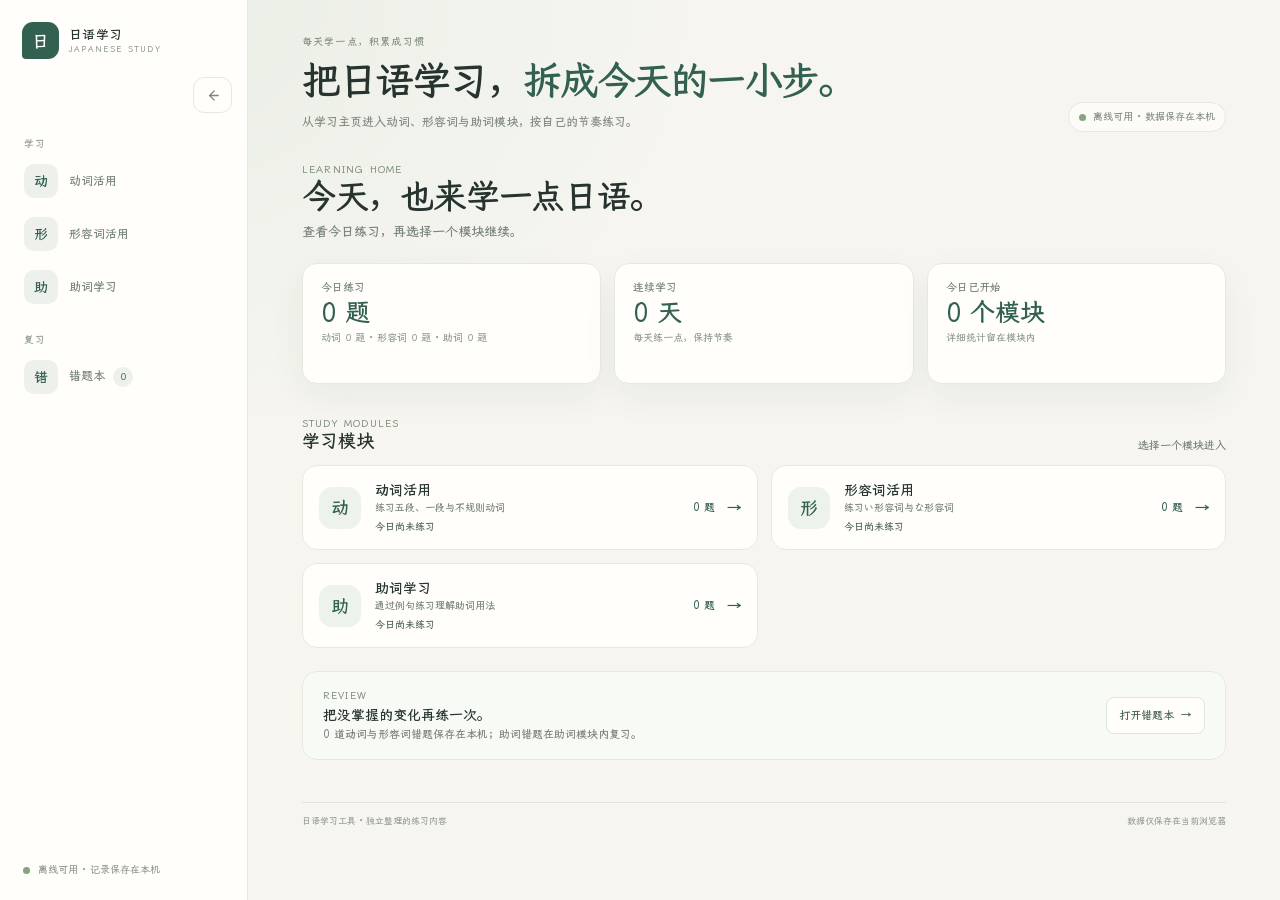
==== commit 747ebe0e: "批次B Web：错题练习新增查看答案通道（IK-16）+ 字体子集随新文案重建 - 练习反馈区新增「查看答案」展开，与既有规律提示并列；卡题用户不再只能猜或退出 - 子集 1218→1232 字符（w" ====
--- a/web/index.html
+++ b/web/index.html
@@ -275,6 +275,7 @@
               <div class="answer-help">
                 <span>例如：書きます、かきます或 kakimasu</span>
                 <button class="inline-button" id="hint-button" type="button" aria-expanded="false">显示规律提示</button>
+                <button class="inline-button" id="reveal-answer" type="button">查看答案</button>
               </div>
               <p class="hint-text" id="rule-hint" hidden></p>
             </form>
@@ -527,6 +528,7 @@
               <div class="answer-help">
                 <span>例如：静かじゃない、しずかじゃない或 shizukajyanai</span>
                 <button class="inline-button" id="adj-hint-button" type="button" aria-expanded="false">显示规律提示</button>
+                <button class="inline-button" id="adj-reveal-answer" type="button">查看答案</button>
               </div>
               <p class="hint-text" id="adj-rule-hint" hidden></p>
             </form>
@@ -973,5 +975,7 @@
   </div>
 
   <div class="toast" id="toast" role="status" aria-live="polite"></div>
+  <!-- IK-18：导航类状态变化的屏幕阅读器播报出口（视觉隐藏） -->
+  <p class="sr-only" id="view-announcer" role="status" aria-live="polite"></p>
 </body>
 </html>
--- a/web/styles.css
+++ b/web/styles.css
@@ -1646,6 +1646,19 @@
   color: var(--red);
 }
 
+/* IK-18：屏幕阅读器专用播报区，视觉隐藏但保留在无障碍树中 */
+.sr-only {
+  position: absolute;
+  width: 1px;
+  height: 1px;
+  padding: 0;
+  margin: -1px;
+  overflow: hidden;
+  clip: rect(0, 0, 0, 0);
+  white-space: nowrap;
+  border: 0;
+}
+
 @media (max-width: 840px) {
   .app-shell {
     width: min(700px, calc(100% - 34px));
@@ -2810,6 +2823,12 @@
   font-size: 10px;
 }
 
+/* D-022：错题行末的复习计划（错几次 / 连对进度 / 下次复习） */
+.particle-review-meta {
+  color: var(--text-strong);
+  font-size: 10px;
+}
+
 .particle-review-item p {
   margin: 0;
   color: var(--ink);
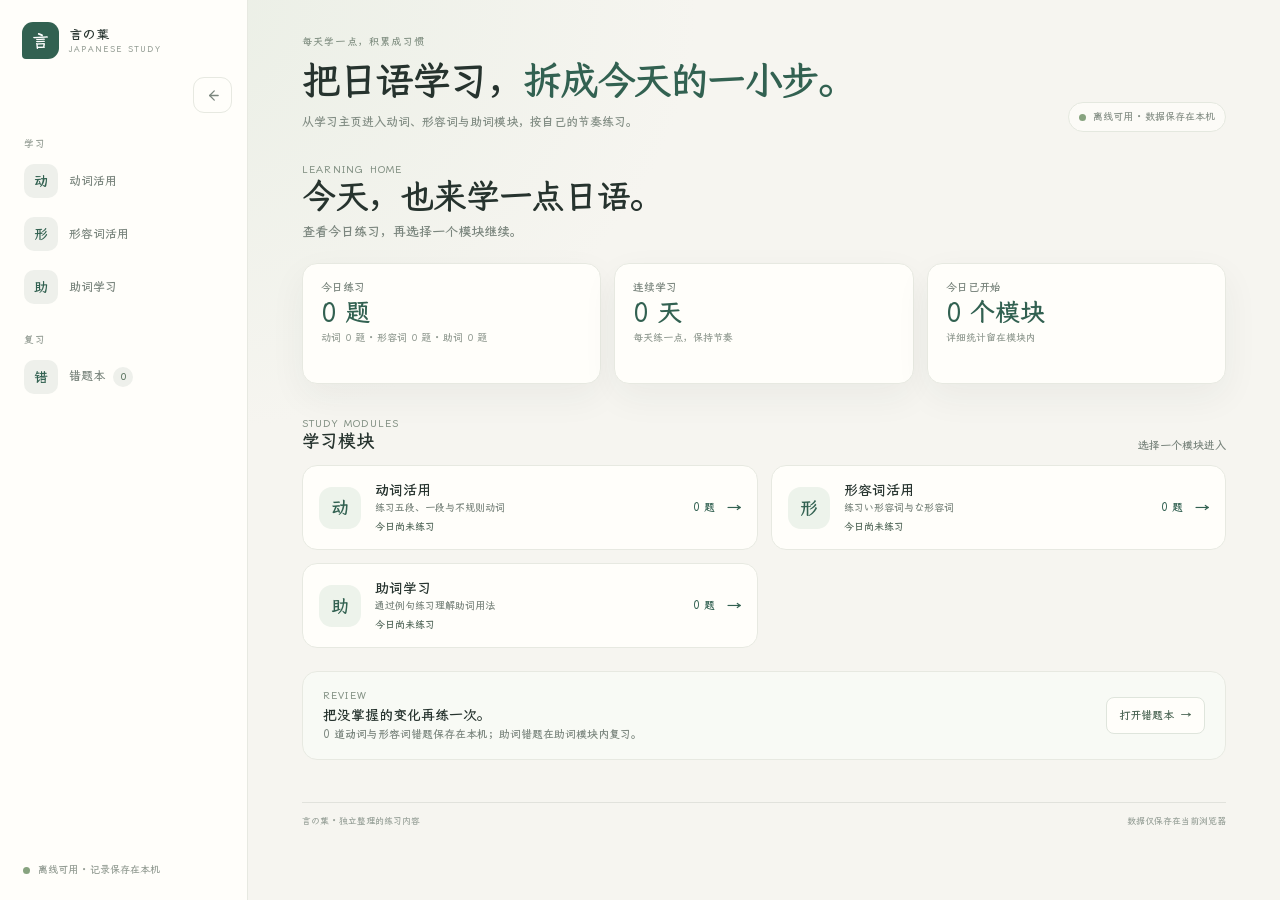
==== commit b75c6c11: "feat(android): AI 阅读界面接入 + 全 App 视觉重设计、改名「言の葉」 阅读侧： - ReadScreen / ReadInputScreen / ReadReaderScree" ====
--- a/web/index.html
+++ b/web/index.html
@@ -4,7 +4,7 @@
   <meta charset="utf-8">
   <meta name="viewport" content="width=device-width, initial-scale=1">
   <meta name="theme-color" content="#f6f5f0">
-  <title>日语学习</title>
+  <title>言の葉</title>
   <link rel="icon" type="image/svg+xml" href="./icon/favicon.svg">
   <link rel="stylesheet" href="styles.css">
   <script src="font/fonts.js" defer></script>
@@ -15,11 +15,11 @@
 </head>
 <body>
   <div class="app-shell" id="app-shell">
-    <aside class="app-sidebar" id="app-sidebar" aria-label="日语学习导航">
-      <a class="brand" id="brand-home" data-home-link href="./index.html" aria-label="日语学习主页" aria-current="page">
-        <span class="brand-mark" aria-hidden="true">日</span>
+    <aside class="app-sidebar" id="app-sidebar" aria-label="言の葉导航">
+      <a class="brand" id="brand-home" data-home-link href="./index.html" aria-label="言の葉主页" aria-current="page">
+        <span class="brand-mark" aria-hidden="true">言</span>
         <span>
-          <strong>日语学习</strong>
+          <strong>言の葉</strong>
           <small>JAPANESE STUDY</small>
         </span>
       </a>
@@ -54,9 +54,9 @@
         <button class="mobile-nav-toggle" id="mobile-nav-toggle" type="button" aria-label="打开导航" aria-controls="app-sidebar" aria-expanded="false">
           <span class="mobile-menu-icon" aria-hidden="true"><span></span><span></span><span></span></span>
         </button>
-        <a class="mobile-topbar-brand" data-home-link href="./index.html" aria-label="日语学习主页" aria-current="page">
-          <span class="brand-mark" aria-hidden="true">日</span>
-          <strong>日语学习</strong>
+        <a class="mobile-topbar-brand" data-home-link href="./index.html" aria-label="言の葉主页" aria-current="page">
+          <span class="brand-mark" aria-hidden="true">言</span>
+          <strong>言の葉</strong>
         </a>
       </header>
 
@@ -967,7 +967,7 @@
     </main>
 
     <footer class="footer">
-      <span>日语学习工具 · 独立整理的练习内容</span>
+      <span>言の葉 · 独立整理的练习内容</span>
       <span>数据仅保存在当前浏览器</span>
     </footer>
     </div>
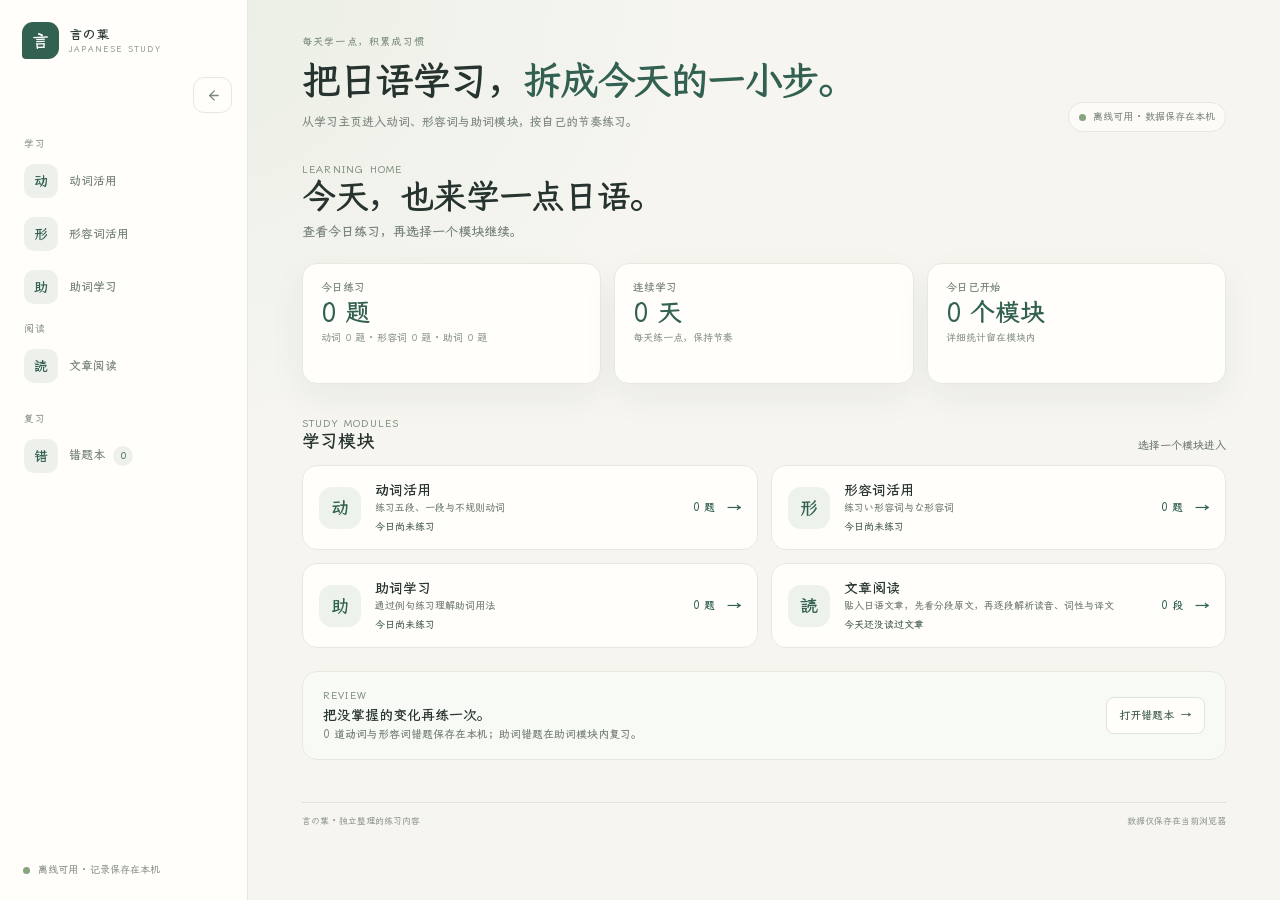
==== commit 27b4e99a: "文章阅读 B1-B7：AI 文章解析全链路（对齐 japanese-analyzer 功能面） - B1 read-engine.js：解析引擎纯逻辑（分块、token 恢复、SSE 增量扫描、划选分" ====
--- a/web/index.html
+++ b/web/index.html
@@ -11,6 +11,10 @@
   <script src="verb-engine.js" defer></script>
   <script src="adjective-engine.js" defer></script>
   <script src="particle-engine.js" defer></script>
+  <script src="read-engine.js" defer></script>
+  <script src="read-prompts.js" defer></script>
+  <script src="read-view.js" defer></script>
+  <script src="read-client.js" defer></script>
   <script src="app.js" defer></script>
 </head>
 <body>
@@ -40,6 +44,10 @@
         <button class="nav-item" type="button" data-view="particle" aria-label="助词学习" title="助词学习">
           <span class="nav-icon" aria-hidden="true">助</span><span class="nav-label">助词学习</span>
         </button>
+        <p class="sidebar-section-label">阅读</p>
+        <button class="nav-item" type="button" data-view="read" aria-label="文章阅读" title="文章阅读">
+          <span class="nav-icon" aria-hidden="true">読</span><span class="nav-label">文章阅读</span>
+        </button>
         <p class="sidebar-section-label sidebar-section-review">复习</p>
         <button class="nav-item" type="button" data-view="mistakes" aria-label="错题本" title="错题本">
           <span class="nav-icon" aria-hidden="true">错</span>
@@ -137,6 +145,16 @@
                 <span class="home-module-status" id="home-particle-status">今日尚未练习</span>
               </span>
               <span class="home-module-count" id="home-particle-today">0 题</span>
+              <span class="home-module-arrow" aria-hidden="true">→</span>
+            </button>
+            <button class="home-module-card" type="button" data-open-view="read">
+              <span class="home-module-mark" aria-hidden="true">読</span>
+              <span class="home-module-copy">
+                <strong>文章阅读</strong>
+                <small>贴入日语文章，先看分段原文，再逐段解析读音、词性与译文</small>
+                <span class="home-module-status" id="home-read-status">现在可以阅读原文</span>
+              </span>
+              <span class="home-module-count" id="home-read-count">—</span>
               <span class="home-module-arrow" aria-hidden="true">→</span>
             </button>
           </div>
@@ -964,6 +982,103 @@
           <p>开始练习，没掌握的变形会自动收集到这里。</p>
         </div>
       </section>
+
+      <section class="view read-view" id="view-read" aria-labelledby="read-title" hidden>
+        <div class="section-heading read-heading">
+          <div>
+            <p class="eyebrow">READING</p>
+            <h2 id="read-title">文章阅读</h2>
+            <p>贴入日语文章，先在本地切成段落读原文；配置模型后可逐段查看读音、词性与译文。</p>
+          </div>
+          <div class="read-heading-actions">
+            <button class="text-button" id="read-open-settings" type="button">模型设置</button>
+            <button class="text-button" id="read-back-input" type="button" hidden>换一篇文章</button>
+          </div>
+        </div>
+
+        <div class="read-notice" id="read-config-notice" role="status">
+          <span aria-hidden="true">○</span>
+          <span>文章会发送给你自己填写的服务地址；未配置时只能阅读原文，解析不会发起任何请求。</span>
+        </div>
+
+        <div class="read-state is-error" id="read-state-error" role="alert" hidden></div>
+        <div class="read-state" id="read-state-offline" hidden>当前离线；已缓存的解析仍可阅读，新段落需要联网。</div>
+        <div class="read-loading" id="read-state-loading" role="status" hidden>解析中…</div>
+        <div class="read-run-status" id="read-run-status" role="status" hidden>
+          <span class="read-run-status-text" id="read-run-status-text"></span>
+          <button class="text-button" id="read-run-cancel" type="button">取消</button>
+        </div>
+
+        <section class="read-subview read-input-view" id="read-view-input" aria-labelledby="read-input-title">
+          <div class="read-card">
+            <label class="read-label" for="read-input-textarea">粘贴日语文章</label>
+            <textarea class="read-textarea" id="read-input-textarea" rows="10" placeholder="在这里粘贴日语文章…"></textarea>
+            <div class="read-input-foot">
+              <span class="read-char-count" id="read-char-count">0 字</span>
+              <button class="primary-button" id="read-start-button" type="button" disabled>开始阅读</button>
+            </div>
+          </div>
+          <div class="read-card read-recent">
+            <h3 id="read-input-title">最近文章</h3>
+            <p class="read-empty" id="read-recent-empty">还没有保存的文章。文章与解析结果只会保存在当前浏览器。</p>
+            <div class="read-recent-list" id="read-recent-list" hidden></div>
+          </div>
+        </section>
+
+        <section class="read-subview read-reader-view" id="read-view-reader" aria-labelledby="read-reader-title" hidden>
+          <div class="read-reader-head">
+            <h3 id="read-reader-title">原文</h3>
+            <div class="read-reader-meta">
+              <span class="read-paragraph-count" id="read-paragraph-count"></span>
+              <button class="outline-button" id="read-analyze-all" type="button">解析全文</button>
+            </div>
+          </div>
+          <div class="read-display-bar" role="group" aria-label="解析结果显示设置">
+            <label><input type="checkbox" id="read-toggle-furigana" checked> 注音</label>
+            <label><input type="checkbox" id="read-toggle-romaji"> 罗马音</label>
+            <label><input type="checkbox" id="read-toggle-translation" checked> 译文</label>
+          </div>
+          <div class="read-legend" id="read-legend" aria-label="词性图例" hidden></div>
+          <div class="read-paragraph-list" id="read-paragraph-list"></div>
+          <p class="read-empty" id="read-paragraph-empty" hidden>没有可显示的段落。</p>
+        </section>
+
+        <section class="read-subview read-settings-view" id="read-view-settings" aria-labelledby="read-settings-title" hidden>
+          <div class="read-card">
+            <div class="read-settings-head">
+              <h3 id="read-settings-title">模型 / API 设置</h3>
+              <button class="text-button" id="read-settings-back" type="button">返回阅读</button>
+            </div>
+            <p class="read-settings-privacy">文章会发送给你填写的服务地址；密钥以明文保存在当前浏览器，不会上传到本项目任何服务器（本项目没有服务器）。</p>
+
+            <div class="read-field">
+              <label for="read-config-base-url">服务地址</label>
+              <input id="read-config-base-url" type="url" placeholder="https://api.example.com" autocomplete="off">
+            </div>
+            <div class="read-field">
+              <label for="read-config-model">模型名</label>
+              <input id="read-config-model" type="text" placeholder="填写服务商的模型名" autocomplete="off">
+            </div>
+            <div class="read-field">
+              <label for="read-config-key">API 密钥</label>
+              <input id="read-config-key" type="password" placeholder="留空表示沿用已保存的密钥" autocomplete="off">
+              <p class="read-field-hint" id="read-config-key-hint" hidden></p>
+            </div>
+            <div class="read-field">
+              <label for="read-config-temperature">温度</label>
+              <input id="read-config-temperature" type="number" min="0" max="1" step="0.1" value="0.2">
+            </div>
+            <p class="read-config-url">实际请求地址：<span id="read-config-resolved-url">—</span></p>
+            <div class="read-config-errors" id="read-config-errors" role="alert" hidden></div>
+            <div class="read-config-actions">
+              <button class="primary-button" id="read-config-save" type="button">保存</button>
+              <button class="outline-button" id="read-config-test" type="button">测试连接</button>
+            </div>
+            <p class="read-config-result" id="read-config-test-result" role="status" hidden></p>
+          </div>
+        </section>
+
+      </section>
     </main>
 
     <footer class="footer">
@@ -974,6 +1089,20 @@
     <button class="sidebar-backdrop" id="sidebar-backdrop" type="button" aria-label="关闭导航" hidden></button>
   </div>
 
+  <!-- 阅读模块的词详情 / 语法抽屉：放在外壳之外，避免 fixed 定位受主内容滚动容器影响。 -->
+  <button class="read-selection-action" id="read-selection-action" type="button" hidden>分析选区</button>
+  <div class="read-sheet" id="read-sheet" role="dialog" aria-modal="true" aria-labelledby="read-sheet-title" hidden>
+    <div class="read-sheet-backdrop" id="read-sheet-backdrop"></div>
+    <div class="read-sheet-panel">
+      <div class="read-sheet-head">
+        <h3 id="read-sheet-title">词详情</h3>
+        <button class="text-button" id="read-sheet-close" type="button">关闭</button>
+      </div>
+      <div class="read-sheet-body" id="read-sheet-body"></div>
+      <div class="read-sheet-actions" id="read-sheet-actions"></div>
+    </div>
+  </div>
+
   <div class="toast" id="toast" role="status" aria-live="polite"></div>
   <!-- IK-18：导航类状态变化的屏幕阅读器播报出口（视觉隐藏） -->
   <p class="sr-only" id="view-announcer" role="status" aria-live="polite"></p>
--- a/web/styles.css
+++ b/web/styles.css
@@ -18,6 +18,17 @@
   font-family: "LXGW ZhenKai GB", "Yu Gothic", "Hiragino Kaku Gothic ProN", "Noto Sans JP", "Microsoft YaHei", sans-serif;
   font-synthesis: none;
   text-rendering: optimizeLegibility;
+  /* 文章阅读 · 13 个 pos 标签归成的 9 组淡底色（none 不着色） */
+  --pos-n: #eef3ec;
+  --pos-v: #e7f0ee;
+  --pos-adj: #f7ede3;
+  --pos-adjv: #f2ecf3;
+  --pos-adv: #eef0e4;
+  --pos-misc: #efeee9;
+  --pos-p: #f9ede4;
+  --pos-aux: #f8ebe8;
+  --pos-none: transparent;
+  --read-scrim: rgba(38, 51, 46, 0.34);
   /* —— 语义令牌（由 tools/tokenize-colors.py 归并生成）—— */
   /* 文字 · 灰阶（弱 → 强） */
   --text-faint-soft: #9aa39b;
@@ -3415,3 +3426,542 @@
     top: 0;
   }
 }
+
+/* —— 文章阅读（B2 静态外壳；逐词与译文容器由后续批次填充）—— */
+.read-view {
+  display: flex;
+  flex-direction: column;
+  gap: 18px;
+}
+
+.read-heading {
+  margin-bottom: 0;
+}
+
+.read-notice {
+  display: flex;
+  align-items: flex-start;
+  gap: 10px;
+  padding: 12px 14px;
+  border: 1px solid var(--line);
+  border-radius: 12px;
+  background: var(--green-pale);
+  color: var(--text-strong);
+  font-size: 13px;
+  line-height: 1.7;
+}
+
+.read-card {
+  border: 1px solid var(--line);
+  border-radius: 14px;
+  background: var(--surface);
+  box-shadow: var(--shadow);
+  padding: 18px;
+}
+
+.read-subview {
+  display: flex;
+  flex-direction: column;
+  gap: 14px;
+}
+
+.read-label {
+  display: block;
+  margin-bottom: 10px;
+  color: var(--form-label);
+  font-size: 14px;
+  font-weight: 600;
+}
+
+.read-textarea {
+  box-sizing: border-box;
+  width: 100%;
+  min-height: 200px;
+  padding: 14px;
+  border: 1px solid var(--line);
+  border-radius: 10px;
+  background: var(--paper);
+  color: var(--ink);
+  font-family: inherit;
+  font-size: 16px;
+  line-height: 30px;
+  resize: vertical;
+}
+
+.read-textarea:focus-visible {
+  outline: 2px solid var(--green);
+  outline-offset: 2px;
+}
+
+.read-input-foot {
+  display: flex;
+  align-items: center;
+  justify-content: space-between;
+  gap: 12px;
+  margin-top: 12px;
+}
+
+.read-char-count,
+.read-paragraph-count,
+.read-paragraph-status {
+  color: var(--muted);
+  font-size: 13px;
+}
+
+.read-recent h3,
+.read-reader-head h3 {
+  margin: 0;
+  font-size: 16px;
+}
+
+.read-recent h3 {
+  margin-bottom: 8px;
+}
+
+.read-empty {
+  margin: 0;
+  color: var(--muted);
+  font-size: 13px;
+  line-height: 1.7;
+}
+
+.read-state,
+.read-loading {
+  padding: 10px 14px;
+  border: 1px solid var(--line);
+  border-radius: 10px;
+  background: var(--surface);
+  color: var(--text-strong);
+  font-size: 13px;
+}
+
+.read-state.is-error {
+  border-color: var(--red);
+  background: var(--red-pale);
+  color: var(--red);
+}
+
+.read-reader-head {
+  display: flex;
+  align-items: baseline;
+  justify-content: space-between;
+  gap: 12px;
+}
+
+.read-reader-meta {
+  display: flex;
+  align-items: center;
+  gap: 10px;
+}
+
+/* B7 · 长文运行状态条：进度文案 + 取消。 */
+.read-run-status {
+  display: flex;
+  align-items: center;
+  gap: 10px;
+  margin: 10px 0;
+  padding: 8px 12px;
+  border: 1px solid var(--line);
+  border-radius: 10px;
+  background: var(--surface);
+  font-size: 14px;
+  color: var(--text-strong);
+}
+
+.read-run-status-text {
+  flex: 1;
+}
+
+/* B7 · 划选区间动作按钮：随选区浮现，点击后合并分析进弹层。
+   不用 transform 定位：CDP 命中检测按布局盒算，transform 会让中心点漂出按钮。 */
+.read-selection-action {
+  position: fixed;
+  z-index: 40;
+  padding: 6px 12px;
+  border: 1px solid var(--line);
+  border-radius: 999px;
+  background: var(--surface);
+  color: var(--ink);
+  font-size: 13px;
+  line-height: 20px;
+  box-shadow: var(--shadow);
+  cursor: pointer;
+}
+
+.read-paragraph-list {
+  display: flex;
+  flex-direction: column;
+  gap: 12px;
+}
+
+.read-paragraph-card {
+  border: 1px solid var(--line);
+  border-radius: 14px;
+  background: var(--surface);
+  padding: 14px 16px;
+}
+
+.read-paragraph-text {
+  margin: 0;
+  color: var(--ink);
+  font-size: 17px;
+  line-height: 30px;
+  white-space: pre-wrap;
+  overflow-wrap: anywhere;
+}
+
+.read-paragraph-translation {
+  margin-top: 8px;
+  color: var(--text-strong);
+  font-size: 15px;
+  line-height: 26px;
+}
+
+.read-paragraph-tokens {
+  display: flex;
+  flex-wrap: wrap;
+  align-items: flex-end;
+  gap: 2px;
+  margin-top: 10px;
+  font-size: 14px;
+  line-height: 18px;
+}
+
+.read-token {
+  display: inline-flex;
+  flex-direction: column;
+  align-items: center;
+  padding: 2px 3px;
+  border-radius: 6px;
+  background: var(--pos-none);
+}
+
+.read-token[data-pos-group="n"] { background: var(--pos-n); }
+.read-token[data-pos-group="v"] { background: var(--pos-v); }
+.read-token[data-pos-group="adj"] { background: var(--pos-adj); }
+.read-token[data-pos-group="adjv"] { background: var(--pos-adjv); }
+.read-token[data-pos-group="adv"] { background: var(--pos-adv); }
+.read-token[data-pos-group="misc"] { background: var(--pos-misc); }
+.read-token[data-pos-group="p"] { background: var(--pos-p); }
+.read-token[data-pos-group="aux"] { background: var(--pos-aux); }
+
+.read-token rt,
+.read-token-romaji {
+  color: var(--muted);
+  font-size: 11px;
+  line-height: 14px;
+}
+
+.read-token-romaji {
+  font-size: 10px;
+}
+
+.read-paragraph-status {
+  margin: 8px 0 0;
+}
+
+.read-paragraph-cut {
+  display: inline-block;
+  margin-top: 6px;
+  color: var(--orange-text);
+  font-size: 11px;
+}
+
+.read-heading-actions {
+  display: flex;
+  align-items: center;
+  gap: 12px;
+}
+
+.read-settings-head {
+  display: flex;
+  align-items: baseline;
+  justify-content: space-between;
+  gap: 12px;
+}
+
+.read-settings-head h3 {
+  margin: 0;
+  font-size: 16px;
+}
+
+.read-settings-privacy {
+  margin: 10px 0 16px;
+  padding: 10px 12px;
+  border: 1px solid var(--line);
+  border-radius: 10px;
+  background: var(--orange-pale);
+  color: var(--orange-text-deep);
+  font-size: 13px;
+  line-height: 1.7;
+}
+
+.read-field {
+  display: flex;
+  flex-direction: column;
+  gap: 6px;
+  margin-bottom: 14px;
+}
+
+.read-field label {
+  color: var(--form-label);
+  font-size: 14px;
+  font-weight: 600;
+}
+
+.read-field input {
+  box-sizing: border-box;
+  width: 100%;
+  padding: 10px 12px;
+  border: 1px solid var(--line);
+  border-radius: 9px;
+  background: var(--paper);
+  color: var(--ink);
+  font-family: inherit;
+  font-size: 14px;
+}
+
+.read-field input:focus-visible {
+  outline: 2px solid var(--green);
+  outline-offset: 2px;
+}
+
+.read-field-hint {
+  margin: 0;
+  color: var(--muted);
+  font-size: 12px;
+}
+
+.read-config-url {
+  margin: 4px 0 12px;
+  color: var(--text-strong);
+  font-size: 12px;
+  line-height: 1.6;
+  overflow-wrap: anywhere;
+}
+
+.read-config-errors {
+  margin-bottom: 12px;
+  padding: 10px 12px;
+  border: 1px solid var(--red);
+  border-radius: 9px;
+  background: var(--red-pale);
+  color: var(--red);
+  font-size: 13px;
+}
+
+.read-config-errors ul {
+  margin: 0;
+  padding-left: 18px;
+}
+
+.read-config-actions {
+  display: flex;
+  gap: 10px;
+}
+
+.read-config-result {
+  margin: 12px 0 0;
+  color: var(--text-green-deep);
+  font-size: 13px;
+}
+
+.read-display-bar {
+  display: flex;
+  flex-wrap: wrap;
+  align-items: center;
+  gap: 16px;
+  padding: 10px 14px;
+  border: 1px solid var(--line);
+  border-radius: 10px;
+  background: var(--surface);
+}
+
+.read-display-bar label {
+  display: inline-flex;
+  align-items: center;
+  gap: 6px;
+  color: var(--form-label);
+  font-size: 13px;
+  cursor: pointer;
+}
+
+.read-display-bar input {
+  accent-color: var(--green);
+}
+
+.read-legend {
+  display: flex;
+  flex-wrap: wrap;
+  gap: 10px 16px;
+  padding: 0 2px;
+}
+
+.read-legend-item {
+  display: inline-flex;
+  align-items: center;
+  gap: 6px;
+  color: var(--muted);
+  font-size: 12px;
+}
+
+.read-legend-swatch {
+  width: 12px;
+  height: 12px;
+  border: 1px solid var(--line);
+  border-radius: 3px;
+  background: var(--pos-none);
+}
+
+.read-legend-swatch[data-pos-group="n"] { background: var(--pos-n); }
+.read-legend-swatch[data-pos-group="v"] { background: var(--pos-v); }
+.read-legend-swatch[data-pos-group="adj"] { background: var(--pos-adj); }
+.read-legend-swatch[data-pos-group="adjv"] { background: var(--pos-adjv); }
+.read-legend-swatch[data-pos-group="adv"] { background: var(--pos-adv); }
+.read-legend-swatch[data-pos-group="misc"] { background: var(--pos-misc); }
+.read-legend-swatch[data-pos-group="p"] { background: var(--pos-p); }
+.read-legend-swatch[data-pos-group="aux"] { background: var(--pos-aux); }
+
+.read-token-group {
+  display: inline-flex;
+  align-items: flex-end;
+}
+
+.read-token-group.is-paragraph-break {
+  flex-basis: 100%;
+  height: 8px;
+}
+
+.read-token.is-break {
+  flex-basis: 100%;
+  height: 6px;
+}
+
+.read-paragraph-card {
+  cursor: pointer;
+}
+
+.read-paragraph-card[data-state="loading"] {
+  border-color: var(--green);
+}
+
+.read-paragraph-card[data-state="error"] {
+  border-color: var(--red);
+}
+
+.read-paragraph-card[data-state="offline"],
+.read-paragraph-card[data-state="budget"] {
+  border-color: var(--orange);
+}
+
+.read-grammar-button {
+  margin-top: 8px;
+}
+
+.read-sheet {
+  position: fixed;
+  inset: 0;
+  z-index: 40;
+}
+
+.read-sheet-backdrop {
+  position: absolute;
+  inset: 0;
+  background: var(--read-scrim);
+}
+
+.read-sheet-panel {
+  position: absolute;
+  right: 0;
+  bottom: 0;
+  left: 0;
+  max-height: 70vh;
+  overflow-y: auto;
+  padding: 18px 22px;
+  border-top: 1px solid var(--line);
+  border-radius: 16px 16px 0 0;
+  background: var(--surface);
+  box-shadow: var(--shadow);
+}
+
+.read-sheet-head {
+  display: flex;
+  align-items: baseline;
+  justify-content: space-between;
+  gap: 12px;
+  margin-bottom: 12px;
+}
+
+.read-sheet-head h3 {
+  margin: 0;
+  font-size: 17px;
+}
+
+.read-sheet-row {
+  display: grid;
+  grid-template-columns: 88px minmax(0, 1fr);
+  gap: 12px;
+  padding: 8px 0;
+  border-top: 1px solid var(--line);
+}
+
+.read-sheet-row dt {
+  color: var(--muted);
+  font-size: 13px;
+}
+
+.read-sheet-row dd {
+  margin: 0;
+  color: var(--ink);
+  font-size: 14px;
+  line-height: 1.7;
+  overflow-wrap: anywhere;
+}
+
+.read-sheet-row dd p {
+  margin: 0 0 4px;
+}
+
+.read-token.is-grammar-hit {
+  outline: 2px solid var(--orange);
+  outline-offset: 1px;
+}
+
+.read-sheet-actions {
+  display: flex;
+  flex-wrap: wrap;
+  gap: 10px;
+  margin-top: 14px;
+  padding-top: 12px;
+  border-top: 1px solid var(--line);
+}
+
+.read-sheet-actions:empty {
+  display: none;
+}
+
+@media (max-width: 840px) {
+  .read-sheet-panel {
+    max-height: 78vh;
+    padding: 14px 16px;
+  }
+
+  .read-sheet-row {
+    grid-template-columns: 72px minmax(0, 1fr);
+  }
+}
+
+@media (max-width: 840px) {
+  .read-notice,
+  .read-card {
+    padding: 14px;
+  }
+
+  .read-textarea {
+    min-height: 160px;
+  }
+
+  .read-paragraph-text {
+    font-size: 16px;
+  }
+}
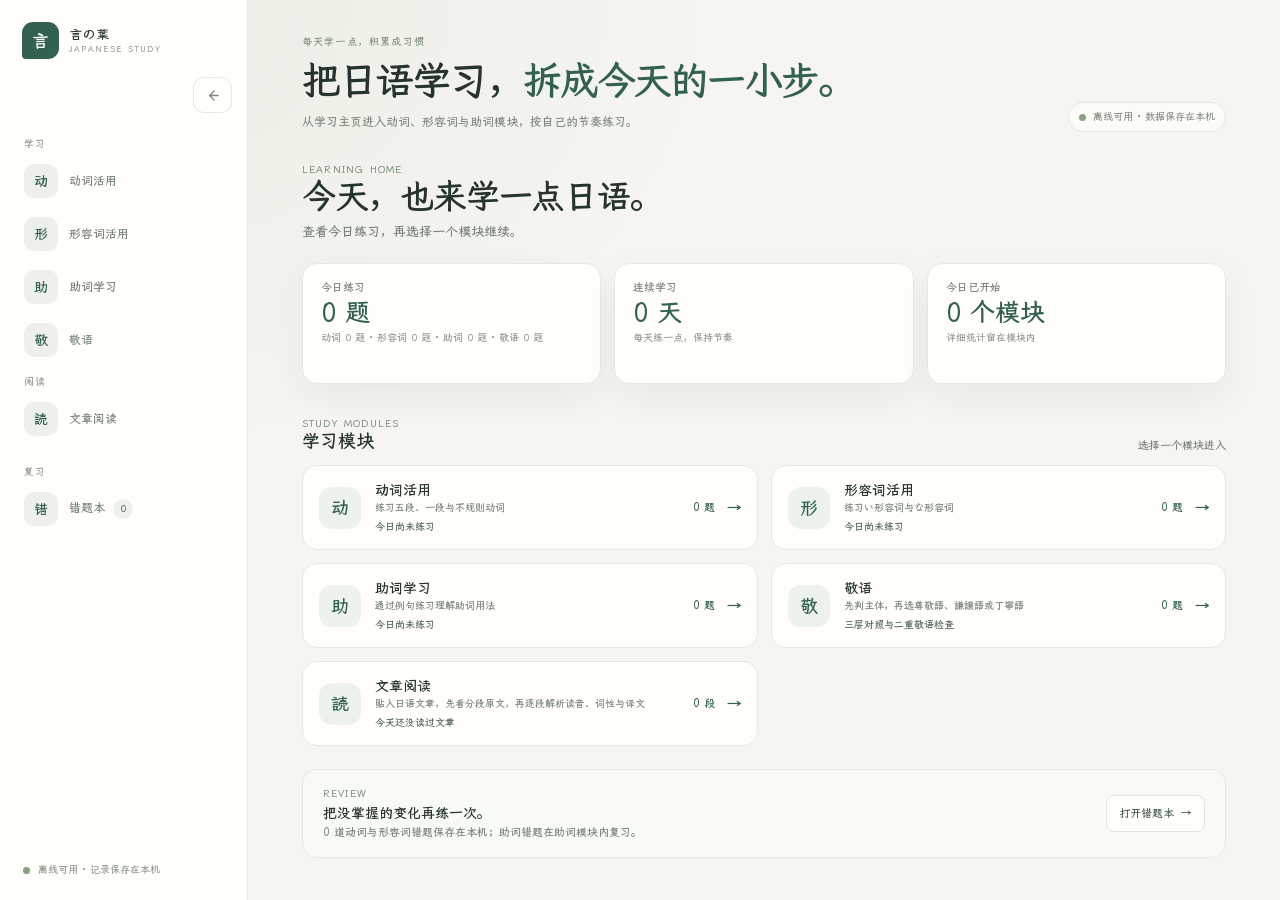
==== commit d04ac27e: "敬语模块（Web）：三层对照与练习 + 15 条特殊动词表 + 诊断/二重敬语 + 24 例句；动词库 79→126，测试 416/416 - 新增 web/honorific-engine.js（纯" ====
--- a/web/index.html
+++ b/web/index.html
@@ -9,12 +9,16 @@
   <link rel="stylesheet" href="styles.css">
   <script src="font/fonts.js" defer></script>
   <script src="verb-engine.js" defer></script>
+  <script src="honorific-engine.js" defer></script>
   <script src="adjective-engine.js" defer></script>
   <script src="particle-engine.js" defer></script>
   <script src="read-engine.js" defer></script>
   <script src="read-prompts.js" defer></script>
   <script src="read-view.js" defer></script>
   <script src="read-client.js" defer></script>
+  <script src="read-stats.js" defer></script>
+  <script src="read-tts.js" defer></script>
+  <script src="read-ocr.js" defer></script>
   <script src="app.js" defer></script>
 </head>
 <body>
@@ -43,6 +47,9 @@
         </button>
         <button class="nav-item" type="button" data-view="particle" aria-label="助词学习" title="助词学习">
           <span class="nav-icon" aria-hidden="true">助</span><span class="nav-label">助词学习</span>
+        </button>
+        <button class="nav-item" type="button" data-view="verb" data-verb-subview="honorific" aria-label="敬语" title="敬语">
+          <span class="nav-icon" aria-hidden="true">敬</span><span class="nav-label">敬语</span>
         </button>
         <p class="sidebar-section-label">阅读</p>
         <button class="nav-item" type="button" data-view="read" aria-label="文章阅读" title="文章阅读">
@@ -147,6 +154,16 @@
               <span class="home-module-count" id="home-particle-today">0 题</span>
               <span class="home-module-arrow" aria-hidden="true">→</span>
             </button>
+            <button class="home-module-card" type="button" data-open-view="verb" data-verb-subview="honorific">
+              <span class="home-module-mark" aria-hidden="true">敬</span>
+              <span class="home-module-copy">
+                <strong>敬语</strong>
+                <small>先判主体，再选尊敬語、謙譲語或丁寧語</small>
+                <span class="home-module-status" id="home-honorific-status">三层对照与二重敬语检查</span>
+              </span>
+              <span class="home-module-count" id="home-honorific-today">0 题</span>
+              <span class="home-module-arrow" aria-hidden="true">→</span>
+            </button>
             <button class="home-module-card" type="button" data-open-view="read">
               <span class="home-module-mark" aria-hidden="true">読</span>
               <span class="home-module-copy">
@@ -174,6 +191,7 @@
         <nav class="module-subnav" id="verb-subnav" aria-label="动词模块功能">
           <button class="module-subtab is-active" type="button" data-verb-subview="practice" aria-selected="true">练习</button>
           <button class="module-subtab" type="button" data-verb-subview="reference" aria-selected="false">活用速查</button>
+          <button class="module-subtab" type="button" data-verb-subview="honorific" aria-selected="false">敬语</button>
         </nav>
       <section class="module-subview" id="view-practice" aria-labelledby="verb-practice-view-title">
         <div class="section-heading">
@@ -425,6 +443,154 @@
             <tbody id="reference-table-body"></tbody>
           </table>
         </div>
+      </section>
+
+      <section class="module-subview" id="view-honorific" aria-labelledby="honorific-title" hidden>
+        <div class="section-heading">
+          <div>
+            <p class="eyebrow">HONORIFIC</p>
+            <h2 id="honorific-title">敬语</h2>
+            <p>先判断动作是谁做的：对方做的用尊敬語，自己做的用謙譲語，只是把话说体面用丁寧語。</p>
+          </div>
+        </div>
+
+        <article class="practice-card honorific-practice" id="honorific-practice-card">
+          <div class="practice-card-head">
+            <div class="card-topline">
+              <div>
+                <p class="eyebrow">敬语练习</p>
+                <h2 id="honorific-practice-title">把普通形换成敬语</h2>
+              </div>
+              <span class="target-pill" id="honorific-level-pill">准备中</span>
+            </div>
+          </div>
+          <div class="verb-prompt" id="honorific-prompt" role="button" tabindex="0" aria-expanded="false">
+            <div class="verb-meta">
+              <span class="class-pill" id="honorific-question-level">敬语</span>
+              <span class="meaning" id="honorific-question-meaning"></span>
+            </div>
+            <h3 id="honorific-question-word"></h3>
+            <p class="reading" id="honorific-question-reading">假名</p>
+          </div>
+          <p class="question-instruction" id="honorific-question-instruction"></p>
+          <form class="answer-form" id="honorific-answer-form">
+            <label for="honorific-answer-input">写出日语答案</label>
+            <div class="answer-row">
+              <input
+                id="honorific-answer-input"
+                name="honorific-answer"
+                type="text"
+                autocomplete="off"
+                autocapitalize="off"
+                spellcheck="false"
+                placeholder="可输入汉字、假名或罗马字"
+                required
+              >
+              <button class="primary-button" id="honorific-submit" type="submit">检查答案</button>
+            </div>
+            <div class="answer-help">
+              <span>例：お書きになります、おかきになります或 okakininarimasu</span>
+              <button class="inline-button" id="honorific-hint-button" type="button" aria-expanded="false">显示规律提示</button>
+              <button class="inline-button" id="honorific-reveal" type="button">查看答案</button>
+            </div>
+            <p class="hint-text" id="honorific-rule-hint" hidden></p>
+          </form>
+          <section class="feedback-panel" id="honorific-feedback" aria-live="polite" hidden>
+            <div class="feedback-heading">
+              <span class="feedback-mark" id="honorific-feedback-mark" aria-hidden="true"></span>
+              <strong id="honorific-feedback-title"></strong>
+            </div>
+            <p class="feedback-user-answer" id="honorific-feedback-user"></p>
+            <div class="correct-answer">
+              <span>正确形态</span>
+              <strong id="honorific-feedback-answer"></strong>
+              <small id="honorific-feedback-reading"></small>
+            </div>
+            <div class="feedback-meaning">
+              <strong>这一类的使用场合</strong>
+              <p id="honorific-feedback-meaning"></p>
+            </div>
+            <p class="feedback-rule" id="honorific-feedback-rule"></p>
+            <button class="primary-button next-button" id="honorific-next" type="button">
+              下一题 <span aria-hidden="true">→</span>
+            </button>
+          </section>
+        </article>
+
+        <section class="honorific-section" aria-labelledby="honorific-table-title">
+          <div class="honorific-section-head">
+            <div>
+              <h3 id="honorific-table-title">同一个动词的三层说法</h3>
+              <p>特殊说法优先于规则形；标「特殊」的需要整词记忆。</p>
+            </div>
+          </div>
+          <div class="reference-controls">
+            <label class="search-control">
+              <span>搜索动词</span>
+              <input id="honorific-search" type="search" placeholder="输入汉字、假名或中文意思">
+            </label>
+            <label>
+              <span>动词</span>
+              <select id="honorific-verb"></select>
+            </label>
+          </div>
+          <div class="table-wrap">
+            <table class="reference-table honorific-table">
+              <thead>
+                <tr>
+                  <th scope="col">敬语类别</th>
+                  <th scope="col">ます形</th>
+                  <th scope="col">构成</th>
+                  <th scope="col">使用场合</th>
+                  <th scope="col" class="reference-practice-col">练一练</th>
+                </tr>
+              </thead>
+              <tbody id="honorific-table-body"></tbody>
+            </table>
+          </div>
+        </section>
+
+        <section class="honorific-section" aria-labelledby="honorific-tools-title">
+          <div class="honorific-section-head">
+            <div>
+              <h3 id="honorific-tools-title">判断与自查</h3>
+              <p>先判主体选类别，再检查有没有把两种敬语叠在一起。</p>
+            </div>
+          </div>
+          <div class="honorific-tool-grid">
+            <article class="learning-card honorific-tool">
+              <h4>敬语诊断</h4>
+              <label>
+                <span>这个动作是谁做的？</span>
+                <select id="honorific-subject"></select>
+              </label>
+              <label class="honorific-checkbox">
+                <input id="honorific-in-group" type="checkbox">
+                <span>听话人是公司外部的人（本公司的人算己方）</span>
+              </label>
+              <p class="honorific-result" id="honorific-diagnose-result" role="status"></p>
+            </article>
+            <article class="learning-card honorific-tool">
+              <h4>二重敬语检查</h4>
+              <label class="search-control" for="honorific-check-input">
+                <span>粘贴一句话</span>
+                <input id="honorific-check-input" type="text" autocomplete="off" spellcheck="false" placeholder="例如：おっしゃられました">
+              </label>
+              <p class="honorific-result" id="honorific-check-result" role="status" aria-live="polite"></p>
+            </article>
+          </div>
+        </section>
+
+        <section class="honorific-section" aria-labelledby="honorific-examples-title">
+          <div class="honorific-section-head">
+            <div>
+              <h3 id="honorific-examples-title">对谁说，决定怎么说</h3>
+              <p>六类场景，每类四句；句子标注了「谁对谁」。</p>
+            </div>
+          </div>
+          <div class="honorific-scene-filter" id="honorific-scene-filter" role="group" aria-label="场景筛选"></div>
+          <div class="honorific-example-list" id="honorific-example-list"></div>
+        </section>
       </section>
       </section>
 
@@ -1015,9 +1181,11 @@
             <textarea class="read-textarea" id="read-input-textarea" rows="10" placeholder="在这里粘贴日语文章…"></textarea>
             <div class="read-input-foot">
               <span class="read-char-count" id="read-char-count">0 字</span>
+              <button class="text-button" id="read-ocr-import" type="button">识图导入</button>
               <button class="primary-button" id="read-start-button" type="button" disabled>开始阅读</button>
             </div>
           </div>
+          <input type="file" id="read-ocr-file" accept="image/*" hidden>
           <div class="read-card read-recent">
             <h3 id="read-input-title">最近文章</h3>
             <p class="read-empty" id="read-recent-empty">还没有保存的文章。文章与解析结果只会保存在当前浏览器。</p>
@@ -1030,17 +1198,19 @@
             <h3 id="read-reader-title">原文</h3>
             <div class="read-reader-meta">
               <span class="read-paragraph-count" id="read-paragraph-count"></span>
+              <button class="text-button" id="read-open-assistant" type="button" hidden>问助手</button>
+              <button class="text-button" id="read-open-display" type="button">显示</button>
               <button class="outline-button" id="read-analyze-all" type="button">解析全文</button>
             </div>
           </div>
-          <div class="read-display-bar" role="group" aria-label="解析结果显示设置">
-            <label><input type="checkbox" id="read-toggle-furigana" checked> 注音</label>
-            <label><input type="checkbox" id="read-toggle-romaji"> 罗马音</label>
-            <label><input type="checkbox" id="read-toggle-translation" checked> 译文</label>
-          </div>
-          <div class="read-legend" id="read-legend" aria-label="词性图例" hidden></div>
           <div class="read-paragraph-list" id="read-paragraph-list"></div>
           <p class="read-empty" id="read-paragraph-empty" hidden>没有可显示的段落。</p>
+          <div class="read-play-bar" id="read-play-bar" role="group" aria-label="朗读控制" hidden>
+            <button class="outline-button" id="read-play-prev" type="button">上一段</button>
+            <button class="primary-button" id="read-play-toggle" type="button">播放</button>
+            <button class="outline-button" id="read-play-next" type="button">下一段</button>
+            <span class="read-play-status" id="read-play-status" role="status"></span>
+          </div>
         </section>
 
         <section class="read-subview read-settings-view" id="read-view-settings" aria-labelledby="read-settings-title" hidden>
@@ -1060,6 +1230,10 @@
               <input id="read-config-model" type="text" placeholder="填写服务商的模型名" autocomplete="off">
             </div>
             <div class="read-field">
+              <label for="read-config-vision-model">视觉模型（识图用，可留空）</label>
+              <input id="read-config-vision-model" type="text" placeholder="留空表示沿用上面的模型名" autocomplete="off">
+            </div>
+            <div class="read-field">
               <label for="read-config-key">API 密钥</label>
               <input id="read-config-key" type="password" placeholder="留空表示沿用已保存的密钥" autocomplete="off">
               <p class="read-field-hint" id="read-config-key-hint" hidden></p>
@@ -1067,6 +1241,9 @@
             <div class="read-field">
               <label for="read-config-temperature">温度</label>
               <input id="read-config-temperature" type="number" min="0" max="1" step="0.1" value="0.2">
+            </div>
+            <div class="read-field read-field-toggle">
+              <label><input type="checkbox" id="read-config-assistant"> 启用 AI 助手（每问一次计 1 次请求）</label>
             </div>
             <p class="read-config-url">实际请求地址：<span id="read-config-resolved-url">—</span></p>
             <div class="read-config-errors" id="read-config-errors" role="alert" hidden></div>
@@ -1075,6 +1252,20 @@
               <button class="outline-button" id="read-config-test" type="button">测试连接</button>
             </div>
             <p class="read-config-result" id="read-config-test-result" role="status" hidden></p>
+          </div>
+          <div class="read-card read-stats-card">
+            <div class="read-settings-head">
+              <h3>本地统计</h3>
+              <button class="text-button" id="read-stats-clear" type="button">清零</button>
+            </div>
+            <p class="read-settings-privacy">只记解析次数、缓存命中、耗时与错误分类；不出网，不含原文与密钥。</p>
+            <dl class="read-stats-list">
+              <div class="read-stats-row"><dt>解析次数</dt><dd id="read-stats-parse">0 次</dd></div>
+              <div class="read-stats-row"><dt>缓存命中</dt><dd id="read-stats-cache">0 次</dd></div>
+              <div class="read-stats-row"><dt>平均耗时</dt><dd id="read-stats-avg">—</dd></div>
+              <div class="read-stats-row"><dt>错误分类</dt><dd id="read-stats-errors">无</dd></div>
+            </dl>
+            <p class="read-stats-updated" id="read-stats-updated" hidden></p>
           </div>
         </section>
 
@@ -1103,6 +1294,46 @@
     </div>
   </div>
 
+  <!-- B8-b 显示设置弹层：三开关 + 朗读语速 + 词性图例（原显示栏收纳） -->
+  <div class="read-sheet read-display-sheet" id="read-display-sheet" role="dialog" aria-modal="true" aria-labelledby="read-display-title" hidden>
+    <div class="read-sheet-backdrop" id="read-display-backdrop"></div>
+    <div class="read-sheet-panel">
+      <div class="read-sheet-head">
+        <h3 id="read-display-title">显示设置</h3>
+        <button class="text-button" id="read-display-close" type="button">关闭</button>
+      </div>
+      <div class="read-sheet-body">
+        <div class="read-display-bar" role="group" aria-label="解析结果显示设置">
+          <label><input type="checkbox" id="read-toggle-furigana" checked> 注音</label>
+          <label><input type="checkbox" id="read-toggle-romaji"> 罗马音</label>
+          <label><input type="checkbox" id="read-toggle-translation" checked> 译文</label>
+        </div>
+        <div class="read-rate-row">
+          <label for="read-tts-rate">朗读语速</label>
+          <input type="range" id="read-tts-rate" min="0.5" max="2" step="0.1" value="1">
+          <span id="read-tts-rate-value">1.0×</span>
+        </div>
+        <div class="read-legend" id="read-legend" aria-label="词性图例" hidden></div>
+      </div>
+    </div>
+  </div>
+
+  <!-- B8-e AI 助手弹层：多轮对话仅内存，首轮注入当前段落上下文（默认关） -->
+  <div class="read-sheet read-assistant-sheet" id="read-assistant-sheet" role="dialog" aria-modal="true" aria-labelledby="read-assistant-title" hidden>
+    <div class="read-sheet-backdrop" id="read-assistant-backdrop"></div>
+    <div class="read-sheet-panel">
+      <div class="read-sheet-head">
+        <h3 id="read-assistant-title">日语助手</h3>
+        <button class="text-button" id="read-assistant-close" type="button">关闭</button>
+      </div>
+      <div class="read-sheet-body read-assistant-log" id="read-assistant-log"></div>
+      <div class="read-assistant-input-row">
+        <input id="read-assistant-input" type="text" placeholder="就当前句子提问…" autocomplete="off">
+        <button class="primary-button" id="read-assistant-send" type="button">发送</button>
+      </div>
+    </div>
+  </div>
+
   <div class="toast" id="toast" role="status" aria-live="polite"></div>
   <!-- IK-18：导航类状态变化的屏幕阅读器播报出口（视觉隐藏） -->
   <p class="sr-only" id="view-announcer" role="status" aria-live="polite"></p>
--- a/web/styles.css
+++ b/web/styles.css
@@ -4,6 +4,7 @@
   color-scheme: light;
   --paper: #f6f5f0;
   --surface: #fffefa;
+  --field-bg: #fff;
   --ink: #26332e;
   --muted: #7b867e;
   --line: #e7e9e1;
@@ -99,6 +100,167 @@
   --dot-incorrect: #d99b91;
   --dot-online: #87a37f;
   --sidebar-overlay: rgba(38, 51, 46, 0.26);
+  /* 半透明面（B8 令牌化：组件层原散落的 rgba 精确值收拢，浅色像素不变） */
+  --glow-page: rgba(224, 233, 220, 0.55);
+  --glow-card: rgba(222, 235, 220, 0.53);
+  --surface-glass: rgba(255, 254, 250, 0.7);
+  --surface-glass-75: rgba(255, 254, 250, 0.75);
+  --surface-glass-78: rgba(255, 254, 250, 0.78);
+  --surface-glass-62: rgba(255, 254, 250, 0.62);
+  --surface-glass-white: rgba(255, 255, 255, 0.58);
+  /* 焦点描边与发丝线 */
+  --outline-green: rgba(50, 97, 81, 0.3);
+  --outline-green-hover: rgba(50, 97, 81, 0.28);
+  --outline-green-halo: rgba(50, 97, 81, 0.06);
+  --outline-green-strong: rgba(50, 97, 81, 0.25);
+  --outline-green-soft: rgba(50, 97, 81, 0.23);
+  --hairline: rgba(56, 77, 63, 0.12);
+  --hairline-soft: rgba(56, 77, 63, 0.11);
+  --hairline-control: rgba(65, 84, 68, 0.1);
+  --hairline-control-soft: rgba(65, 84, 68, 0.11);
+  --hairline-accent: rgba(103, 132, 106, 0.18);
+  /* 阴影色调（几何写在组件里，深色只换色） */
+  --shadow-hover-tint: rgba(43, 55, 47, 0.07);
+  --shadow-soft-tint: rgba(43, 55, 47, 0.08);
+  --shadow-card-tint: rgba(43, 55, 47, 0.095);
+  --shadow-lift-tint: rgba(43, 55, 47, 0.1);
+  --shadow-float-tint: rgba(33, 47, 37, 0.13);
+  --shadow-green-tint: rgba(37, 74, 61, 0.2);
+  /* 关键词高亮（橙）半透明层 */
+  --orange-outline: rgba(184, 120, 79, 0.32);
+  --orange-inset: rgba(255, 255, 255, 0.85);
+  --orange-tint: rgba(184, 120, 79, 0.12);
+}
+
+/* —— 深色「墨夜」（B8）：完全跟随系统，不提供手动开关。对齐 Android D-041 ——
+   只覆盖颜色令牌值，几何/圆角/排版不动；组件层零改动（全部经 var() 取色）。 */
+@media (prefers-color-scheme: dark) {
+  :root {
+    color-scheme: dark;
+    --paper: #161a19;
+    --surface: #1e2422;
+    --field-bg: #262c29;
+    --ink: #e4eae6;
+    --muted: #93a099;
+    --line: #2c3330;
+    --green: #7fc5a2;
+    --green-dark: #a3d4b8;
+    --green-pale: #222e28;
+    --orange: #d99e72;
+    --orange-pale: #2c241d;
+    --red: #d98b80;
+    --red-pale: #2b201e;
+    --shadow: 0 13px 36px rgba(0, 0, 0, 0.45);
+    /* 词性底色：深底低饱和淡块 */
+    --pos-n: #232c27;
+    --pos-v: #212b2a;
+    --pos-adj: #2c2620;
+    --pos-adjv: #292430;
+    --pos-adv: #262a22;
+    --pos-misc: #272724;
+    --pos-p: #2d2721;
+    --pos-aux: #2c2422;
+    --read-scrim: rgba(0, 0, 0, 0.55);
+    /* 文字 · 灰阶（弱 → 强，深底上弱色更暗） */
+    --text-faint-soft: #59625c;
+    --text-faint: #636c66;
+    --text-faint-alt: #666f69;
+    --text-faint-deep: #6a736c;
+    --text-muted-soft: #7a847d;
+    --text-strong: #a8b3ab;
+    --text-placeholder: #565e58;
+    /* 文字 · 绿色系 */
+    --text-green-soft: #82a08c;
+    --text-green-mid: #93b59e;
+    --text-green: #8fc0a2;
+    --text-green-deep: #a8cdb6;
+    /* 文字 · 语义色 */
+    --stat-correct-text: #8fc0a0;
+    --stat-incorrect-text: #d0928a;
+    --text-red: #d09186;
+    --orange-text: #d9a377;
+    --orange-text-deep: #e6b98f;
+    --toast-text: #a5c9b0;
+    /* 文字 · 组件专用 */
+    --eyebrow: #7c877e;
+    --intro-copy: #96a399;
+    --reading: #8490a0;
+    --meaning-text: #93a8a2;
+    --form-label: #97a69b;
+    --input-text: #cfd8d2;
+    --button-text: #b7c6bc;
+    --text-button: #8b968e;
+    --user-answer: #a3afa6;
+    --hint-text: #93a198;
+    --empty-icon: #627062;
+    --tab-count-text: #9db3a4;
+    /* 线条 */
+    --line-soft: #2a312e;
+    --line-control: #333a37;
+    --line-faint: #242927;
+    --line-prompt: #2e3532;
+    --line-accent: #3a4a41;
+    --line-accent-hover: #46574c;
+    --line-hover-green: #42514a;
+    --line-green: #3b4c42;
+    --line-red: #4a3733;
+    --line-red-strong: #594340;
+    --line-orange: #4c3c31;
+    --hint-border: #4a5c50;
+    /* 深底 */
+    --bg-pale-green: #1a201d;
+    --bg-pale-cool: #1b2120;
+    --bg-pale-strong: #232a26;
+    --bg-green-hover: #273028;
+    --bg-green-strong: #2a352c;
+    --bg-neutral: #222724;
+    --bg-orange-pale: #24201b;
+    --bg-red-pale: #252020;
+    --bg-red-strong: #352523;
+    /* 渐变与状态点 */
+    --stat-correct-from: #4a6650;
+    --stat-correct-to: #5c8068;
+    --stat-incorrect-from: #7a5048;
+    --stat-incorrect-to: #8c5c52;
+    --stat-correct-sweep: rgba(110, 150, 120, 0.3);
+    --stat-incorrect-sweep: rgba(201, 127, 116, 0.28);
+    --track-empty-from: #20241f;
+    --track-empty-to: #262220;
+    --dot-correct: #7fae87;
+    --dot-incorrect: #c98d84;
+    --dot-online: #8fb086;
+    --sidebar-overlay: rgba(0, 0, 0, 0.55);
+    /* 半透明面：亮底玻璃 → 深底玻璃 */
+    --glow-page: rgba(120, 160, 135, 0.08);
+    --glow-card: rgba(120, 160, 135, 0.1);
+    --surface-glass: rgba(30, 36, 34, 0.72);
+    --surface-glass-75: rgba(30, 36, 34, 0.78);
+    --surface-glass-78: rgba(30, 36, 34, 0.82);
+    --surface-glass-62: rgba(30, 36, 34, 0.62);
+    --surface-glass-white: rgba(40, 48, 45, 0.6);
+    /* 焦点描边与发丝线 */
+    --outline-green: rgba(127, 197, 162, 0.35);
+    --outline-green-hover: rgba(127, 197, 162, 0.32);
+    --outline-green-halo: rgba(127, 197, 162, 0.08);
+    --outline-green-strong: rgba(127, 197, 162, 0.3);
+    --outline-green-soft: rgba(127, 197, 162, 0.28);
+    --hairline: rgba(160, 180, 168, 0.14);
+    --hairline-soft: rgba(160, 180, 168, 0.12);
+    --hairline-control: rgba(170, 190, 178, 0.12);
+    --hairline-control-soft: rgba(170, 190, 178, 0.13);
+    --hairline-accent: rgba(150, 190, 165, 0.2);
+    /* 阴影色调 */
+    --shadow-hover-tint: rgba(0, 0, 0, 0.35);
+    --shadow-soft-tint: rgba(0, 0, 0, 0.38);
+    --shadow-card-tint: rgba(0, 0, 0, 0.42);
+    --shadow-lift-tint: rgba(0, 0, 0, 0.45);
+    --shadow-float-tint: rgba(0, 0, 0, 0.5);
+    --shadow-green-tint: rgba(20, 60, 40, 0.45);
+    /* 关键词高亮（橙）半透明层 */
+    --orange-outline: rgba(217, 158, 114, 0.4);
+    --orange-inset: rgba(255, 255, 255, 0.12);
+    --orange-tint: rgba(217, 158, 114, 0.15);
+  }
 }
 
 * {
@@ -118,7 +280,7 @@
   min-height: 0;
   margin: 0;
   background:
-    radial-gradient(ellipse at 12% 0%, rgba(224, 233, 220, 0.55), transparent 34rem),
+    radial-gradient(ellipse at 12% 0%, var(--glow-page), transparent 34rem),
     var(--paper);
   color: var(--ink);
 }
@@ -138,7 +300,7 @@
 input:focus-visible,
 select:focus-visible,
 .verb-prompt[role="button"]:focus-visible {
-  outline: 3px solid rgba(50, 97, 81, 0.3);
+  outline: 3px solid var(--outline-green);
   outline-offset: 2px;
 }
 
@@ -161,7 +323,7 @@
   align-items: center;
   justify-content: space-between;
   gap: 24px;
-  border-bottom: 1px solid rgba(56, 77, 63, 0.12);
+  border-bottom: 1px solid var(--hairline);
 }
 
 .brand {
@@ -302,7 +464,7 @@
   padding: 8px 10px;
   border: 1px solid var(--line-soft);
   border-radius: 999px;
-  background: rgba(255, 254, 250, 0.7);
+  background: var(--surface-glass);
   color: var(--text-muted-soft);
   font-size: 10px;
   white-space: nowrap;
@@ -334,7 +496,7 @@
   padding: 8px 10px;
   border: 1px solid var(--line-accent);
   border-radius: 999px;
-  background: rgba(255, 254, 250, 0.7);
+  background: var(--surface-glass);
   color: var(--toast-text);
   font-size: 10px;
   white-space: nowrap;
@@ -515,15 +677,15 @@
   gap: 11px;
   margin-bottom: 13px;
   padding: 13px;
-  border: 1px solid rgba(65, 84, 68, 0.1);
+  border: 1px solid var(--hairline-control);
   border-radius: 14px;
-  background: rgba(255, 254, 250, 0.75);
+  background: var(--surface-glass-75);
   transition: border-color 180ms ease, box-shadow 180ms ease;
 }
 
 .filter-bar:focus-within {
-  border-color: rgba(50, 97, 81, 0.28);
-  box-shadow: 0 0 0 3px rgba(50, 97, 81, 0.06);
+  border-color: var(--outline-green-hover);
+  box-shadow: 0 0 0 3px var(--outline-green-halo);
 }
 
 .filter-bar label,
@@ -591,7 +753,7 @@
 .outline-button:hover {
   border-color: var(--line-accent-hover);
   background: var(--bg-pale-green);
-  box-shadow: 0 4px 12px rgba(43, 55, 47, 0.07);
+  box-shadow: 0 4px 12px var(--shadow-hover-tint);
   transform: translateY(-1px);
 }
 
@@ -662,7 +824,7 @@
 .section-heading,
 .reference-summary,
 .mistake-card {
-  border: 1px solid rgba(65, 84, 68, 0.11);
+  border: 1px solid var(--hairline-control-soft);
   border-radius: 15px;
   background: var(--surface);
   box-shadow: var(--shadow);
@@ -678,8 +840,8 @@
 .practice-card:focus-within,
 .learning-card:focus-within,
 .mistake-card:focus-within {
-  border-color: rgba(50, 97, 81, 0.25);
-  box-shadow: 0 16px 38px rgba(43, 55, 47, 0.095);
+  border-color: var(--outline-green-strong);
+  box-shadow: 0 16px 38px var(--shadow-card-tint);
 }
 
 .practice-card {
@@ -723,7 +885,7 @@
   border-radius: 12px;
   cursor: pointer;
   background:
-    radial-gradient(circle at 50% 0%, rgba(222, 235, 220, 0.53), transparent 65%),
+    radial-gradient(circle at 50% 0%, var(--glow-card), transparent 65%),
     var(--bg-pale-cool);
   text-align: center;
 }
@@ -779,10 +941,10 @@
   display: inline-block;
   margin: 0 0.12em;
   padding: 0 0.42em;
-  border: 1px solid rgba(184, 120, 79, 0.32);
+  border: 1px solid var(--orange-outline);
   border-radius: 999px;
   background: linear-gradient(135deg, var(--bg-orange-pale), var(--orange-pale));
-  box-shadow: 0 1px 0 rgba(255, 255, 255, 0.85) inset, 0 2px 5px rgba(184, 120, 79, 0.12);
+  box-shadow: 0 1px 0 var(--orange-inset) inset, 0 2px 5px var(--orange-tint);
   color: var(--orange-text-deep);
   font-weight: 700;
   line-height: 1.35;
@@ -814,7 +976,7 @@
   padding: 0 12px;
   border: 1px solid var(--line-control);
   border-radius: 9px;
-  background: #fff;
+  background: var(--field-bg);
   color: var(--ink);
   font-size: 14px;
 }
@@ -851,7 +1013,7 @@
 .primary-button:hover {
   border-color: var(--green-dark);
   background: var(--green-dark);
-  box-shadow: 0 5px 13px rgba(37, 74, 61, 0.2);
+  box-shadow: 0 5px 13px var(--shadow-green-tint);
   transform: translateY(-2px);
 }
 
@@ -974,7 +1136,7 @@
   margin-top: 10px;
   padding: 9px 10px;
   border-radius: 8px;
-  background: rgba(255, 255, 255, 0.58);
+  background: var(--surface-glass-white);
 }
 
 .feedback-meaning > strong {
@@ -995,7 +1157,7 @@
 .feedback-rule {
   margin: 10px 0 0;
   padding-top: 9px;
-  border-top: 1px solid rgba(103, 132, 106, 0.18);
+  border-top: 1px solid var(--hairline-accent);
   color: var(--text-green-soft);
   font-size: 10px;
   line-height: 1.7;
@@ -1144,7 +1306,7 @@
 @media (hover: hover) and (pointer: fine) {
   .brand:hover .brand-mark {
     transform: rotate(-4deg) scale(1.05);
-    box-shadow: 0 5px 12px rgba(37, 74, 61, 0.2);
+    box-shadow: 0 5px 12px var(--shadow-green-tint);
   }
 
   .tab:hover {
@@ -1155,8 +1317,8 @@
   .learning-card:hover,
   .reference-summary:hover,
   .mistake-card:hover {
-    border-color: rgba(50, 97, 81, 0.23);
-    box-shadow: 0 17px 40px rgba(43, 55, 47, 0.1);
+    border-color: var(--outline-green-soft);
+    box-shadow: 0 17px 40px var(--shadow-lift-tint);
     transform: translateY(-2px);
   }
 
@@ -1197,9 +1359,9 @@
   gap: 11px;
   margin-bottom: 12px;
   padding: 13px;
-  border: 1px solid rgba(65, 84, 68, 0.11);
+  border: 1px solid var(--hairline-control-soft);
   border-radius: 13px;
-  background: rgba(255, 254, 250, 0.78);
+  background: var(--surface-glass-78);
 }
 
 .search-control input {
@@ -1391,7 +1553,7 @@
 
 .table-wrap {
   overflow: auto;
-  border: 1px solid rgba(65, 84, 68, 0.11);
+  border: 1px solid var(--hairline-control-soft);
   border-radius: 13px;
   background: var(--surface);
   box-shadow: var(--shadow);
@@ -1572,7 +1734,7 @@
   padding: 0 9px;
   border: 1px solid var(--line-soft);
   border-radius: 7px;
-  background: #fff;
+  background: var(--field-bg);
   color: var(--tab-count-text);
   cursor: pointer;
   font-size: 9px;
@@ -1582,7 +1744,7 @@
 .mistake-card-actions button:hover {
   border-color: var(--line-hover-green);
   background: var(--bg-pale-green);
-  box-shadow: 0 3px 9px rgba(43, 55, 47, 0.08);
+  box-shadow: 0 3px 9px var(--shadow-soft-tint);
   transform: translateY(-1px);
 }
 
@@ -1596,7 +1758,7 @@
   padding: 55px 15px;
   border: 1px dashed var(--line-control);
   border-radius: 13px;
-  background: rgba(255, 254, 250, 0.62);
+  background: var(--surface-glass-62);
   text-align: center;
 }
 
@@ -1623,7 +1785,7 @@
   gap: 12px;
   margin-top: 24px;
   padding: 13px 0 19px;
-  border-top: 1px solid rgba(56, 77, 63, 0.11);
+  border-top: 1px solid var(--hairline-soft);
   color: var(--text-faint-soft);
   font-size: 9px;
 }
@@ -1638,7 +1800,7 @@
   border: 1px solid var(--line-hover-green);
   border-radius: 9px;
   background: var(--surface);
-  box-shadow: 0 7px 24px rgba(33, 47, 37, 0.13);
+  box-shadow: 0 7px 24px var(--shadow-float-tint);
   color: var(--toast-text);
   font-size: 11px;
   opacity: 0;
@@ -3595,6 +3757,7 @@
 }
 
 .read-paragraph-card {
+  position: relative;
   border: 1px solid var(--line);
   border-radius: 14px;
   background: var(--surface);
@@ -3766,6 +3929,47 @@
   font-size: 13px;
 }
 
+.read-stats-card {
+  margin-top: 14px;
+}
+
+.read-stats-list {
+  margin: 0;
+  padding: 0;
+}
+
+.read-stats-row {
+  display: flex;
+  align-items: baseline;
+  justify-content: space-between;
+  gap: 12px;
+  padding: 8px 0;
+  border-bottom: 1px solid var(--line-faint);
+}
+
+.read-stats-row:last-of-type {
+  border-bottom: 0;
+}
+
+.read-stats-row dt {
+  color: var(--form-label);
+  font-size: 12px;
+  font-weight: 600;
+}
+
+.read-stats-row dd {
+  margin: 0;
+  color: var(--ink);
+  font-size: 12px;
+  text-align: right;
+}
+
+.read-stats-updated {
+  margin: 10px 0 0;
+  color: var(--text-faint);
+  font-size: 11px;
+}
+
 .read-display-bar {
   display: flex;
   flex-wrap: wrap;
@@ -3788,6 +3992,161 @@
 
 .read-display-bar input {
   accent-color: var(--green);
+}
+
+.read-rate-row {
+  display: flex;
+  align-items: center;
+  gap: 12px;
+  padding: 10px 14px;
+  border: 1px solid var(--line);
+  border-radius: 10px;
+  background: var(--surface);
+}
+
+.read-rate-row label {
+  color: var(--form-label);
+  font-size: 13px;
+  font-weight: 600;
+  white-space: nowrap;
+}
+
+.read-rate-row input[type="range"] {
+  flex: 1;
+  min-width: 0;
+  accent-color: var(--green);
+}
+
+.read-rate-row span {
+  color: var(--text-strong);
+  font-size: 12px;
+  min-width: 32px;
+  text-align: right;
+}
+
+/* B8-c 朗读：单段小喇叭固定卡片右上角；不使用 transform（命中检测按布局盒） */
+.read-speak-button {
+  position: absolute;
+  top: 8px;
+  right: 8px;
+  display: inline-flex;
+  align-items: center;
+  justify-content: center;
+  width: 28px;
+  height: 28px;
+  padding: 0;
+  border: 1px solid var(--line-soft);
+  border-radius: 999px;
+  background: var(--field-bg);
+  color: var(--text-button);
+  cursor: pointer;
+  transition: background 150ms ease, border-color 150ms ease, color 150ms ease;
+}
+
+.read-speak-button:hover {
+  border-color: var(--line-accent-hover);
+  color: var(--green);
+}
+
+.read-speak-button[data-speaking="true"] {
+  border-color: var(--green);
+  color: var(--green);
+  background: var(--green-pale);
+}
+
+.read-play-bar {
+  display: flex;
+  align-items: center;
+  gap: 10px;
+  margin-top: 14px;
+  padding: 10px 14px;
+  border: 1px solid var(--line);
+  border-radius: 12px;
+  background: var(--surface);
+}
+
+.read-play-bar .primary-button,
+.read-play-bar .outline-button {
+  min-height: 34px;
+  padding: 0 12px;
+  font-size: 12px;
+}
+
+.read-play-status {
+  color: var(--text-faint);
+  font-size: 11px;
+}
+
+/* B8-e AI 助手：底部弹层对话流（消息仅内存） */
+.read-field-toggle label {
+  display: inline-flex;
+  align-items: center;
+  gap: 7px;
+  color: var(--form-label);
+  font-size: 13px;
+  cursor: pointer;
+}
+
+.read-field-toggle input {
+  accent-color: var(--green);
+}
+
+.read-assistant-log {
+  display: flex;
+  flex-direction: column;
+  gap: 10px;
+  min-height: 180px;
+  max-height: 46vh;
+  overflow-y: auto;
+}
+
+.read-assistant-bubble {
+  max-width: 85%;
+  padding: 9px 12px;
+  border: 1px solid var(--line-soft);
+  border-radius: 12px;
+  font-size: 13px;
+  line-height: 1.7;
+  white-space: pre-wrap;
+}
+
+.read-assistant-bubble.is-user {
+  align-self: flex-end;
+  background: var(--green-pale);
+  border-color: var(--line-accent);
+  color: var(--ink);
+}
+
+.read-assistant-bubble.is-assistant {
+  align-self: flex-start;
+  background: var(--surface);
+  color: var(--ink);
+}
+
+.read-assistant-bubble.is-pending {
+  color: var(--text-faint);
+}
+
+.read-assistant-input-row {
+  display: flex;
+  gap: 8px;
+  padding: 10px 14px 14px;
+}
+
+.read-assistant-input-row input {
+  flex: 1;
+  min-width: 0;
+  min-height: 40px;
+  padding: 0 12px;
+  border: 1px solid var(--line-control);
+  border-radius: 9px;
+  background: var(--field-bg);
+  color: var(--ink);
+  font-size: 13px;
+}
+
+.read-assistant-input-row .primary-button {
+  min-height: 40px;
 }
 
 .read-legend {
@@ -3965,3 +4324,238 @@
     font-size: 16px;
   }
 }
+
+/* —— 敬语子页 —— */
+
+.honorific-practice {
+  margin-bottom: 4px;
+}
+
+.honorific-section {
+  margin-top: 20px;
+}
+
+.honorific-section-head {
+  margin-bottom: 10px;
+}
+
+.honorific-section-head h3 {
+  margin: 0;
+  font-size: 15px;
+  font-weight: 600;
+}
+
+.honorific-section-head p {
+  margin: 4px 0 0;
+  color: var(--muted);
+  font-size: 12px;
+  line-height: 1.7;
+}
+
+.honorific-table td {
+  vertical-align: top;
+}
+
+.honorific-badge {
+  display: inline-block;
+  padding: 3px 8px;
+  border-radius: 999px;
+  font-size: 11px;
+  line-height: 1.5;
+  white-space: nowrap;
+}
+
+.honorific-badge-sonkeigo {
+  background: var(--orange-pale);
+  color: var(--orange-text-deep);
+}
+
+.honorific-badge-kenjougo {
+  background: var(--green-pale);
+  color: var(--text-green-deep);
+}
+
+.honorific-badge-teineigo {
+  background: var(--line);
+  color: var(--text-strong);
+}
+
+.honorific-tag {
+  margin-left: 6px;
+  padding: 1px 6px;
+  border: 1px solid var(--hairline-control-soft);
+  border-radius: 999px;
+  color: var(--muted);
+  font-size: 10px;
+}
+
+.honorific-form-cell {
+  font-weight: 600;
+}
+
+.honorific-alt {
+  display: block;
+  margin-top: 3px;
+  color: var(--muted);
+  font-size: 11px;
+  font-weight: 400;
+}
+
+.honorific-unavailable {
+  color: var(--text-faint);
+}
+
+.honorific-meaning-cell {
+  color: var(--muted);
+  font-size: 12px;
+  line-height: 1.7;
+}
+
+.honorific-tool-grid {
+  display: grid;
+  grid-template-columns: repeat(2, minmax(0, 1fr));
+  gap: 14px;
+}
+
+.honorific-tool {
+  display: grid;
+  align-content: start;
+  gap: 10px;
+  padding: 18px 20px;
+}
+
+.honorific-tool h4 {
+  margin: 0;
+  font-size: 14px;
+  font-weight: 600;
+}
+
+.honorific-tool > label {
+  display: grid;
+  gap: 6px;
+  color: var(--form-label);
+  font-size: 11px;
+}
+
+.honorific-checkbox {
+  display: flex;
+  align-items: flex-start;
+  gap: 8px;
+  color: var(--form-label);
+  font-size: 11px;
+  line-height: 1.6;
+}
+
+.honorific-checkbox input {
+  margin: 2px 0 0;
+  accent-color: var(--green);
+}
+
+.honorific-result {
+  margin: 0;
+  min-height: 18px;
+  color: var(--muted);
+  font-size: 12px;
+  line-height: 1.7;
+}
+
+.honorific-result.is-ok {
+  color: var(--text-green-deep);
+}
+
+.honorific-result.is-warning {
+  padding: 8px 10px;
+  border-radius: 9px;
+  background: var(--red-pale);
+  color: var(--text-red);
+}
+
+.honorific-scene-filter {
+  display: flex;
+  flex-wrap: wrap;
+  gap: 8px;
+  margin-bottom: 12px;
+}
+
+.honorific-scene-button {
+  padding: 6px 12px;
+  border: 1px solid var(--hairline-control-soft);
+  border-radius: 999px;
+  background: var(--surface);
+  color: var(--text-strong);
+  font-size: 11px;
+  transition: border-color 160ms ease, background 160ms ease, color 160ms ease;
+}
+
+.honorific-scene-button:hover {
+  border-color: var(--line-accent);
+}
+
+.honorific-scene-button.is-active {
+  border-color: var(--green);
+  background: var(--green-pale);
+  color: var(--text-green-deep);
+}
+
+.honorific-example-list {
+  display: grid;
+  grid-template-columns: repeat(2, minmax(0, 1fr));
+  gap: 12px;
+}
+
+.honorific-example {
+  display: grid;
+  align-content: start;
+  gap: 6px;
+  padding: 15px 17px;
+  border: 1px solid var(--hairline-control-soft);
+  border-radius: 13px;
+  background: var(--surface);
+  box-shadow: var(--shadow);
+}
+
+.honorific-example-head {
+  display: flex;
+  align-items: center;
+  gap: 8px;
+  margin-bottom: 2px;
+}
+
+.honorific-example-who {
+  color: var(--text-faint);
+  font-size: 10px;
+}
+
+.honorific-example-jp {
+  margin: 0;
+  color: var(--ink);
+  font-size: 14px;
+  line-height: 1.8;
+}
+
+.honorific-example-kana {
+  margin: 0;
+  color: var(--reading);
+  font-size: 11px;
+  line-height: 1.7;
+}
+
+.honorific-example-zh {
+  margin: 0;
+  color: var(--muted);
+  font-size: 12px;
+  line-height: 1.7;
+}
+
+.honorific-example-practice {
+  justify-self: start;
+  margin-top: 2px;
+  font-size: 11px;
+}
+
+@media (max-width: 860px) {
+  .honorific-tool-grid,
+  .honorific-example-list {
+    grid-template-columns: minmax(0, 1fr);
+  }
+}
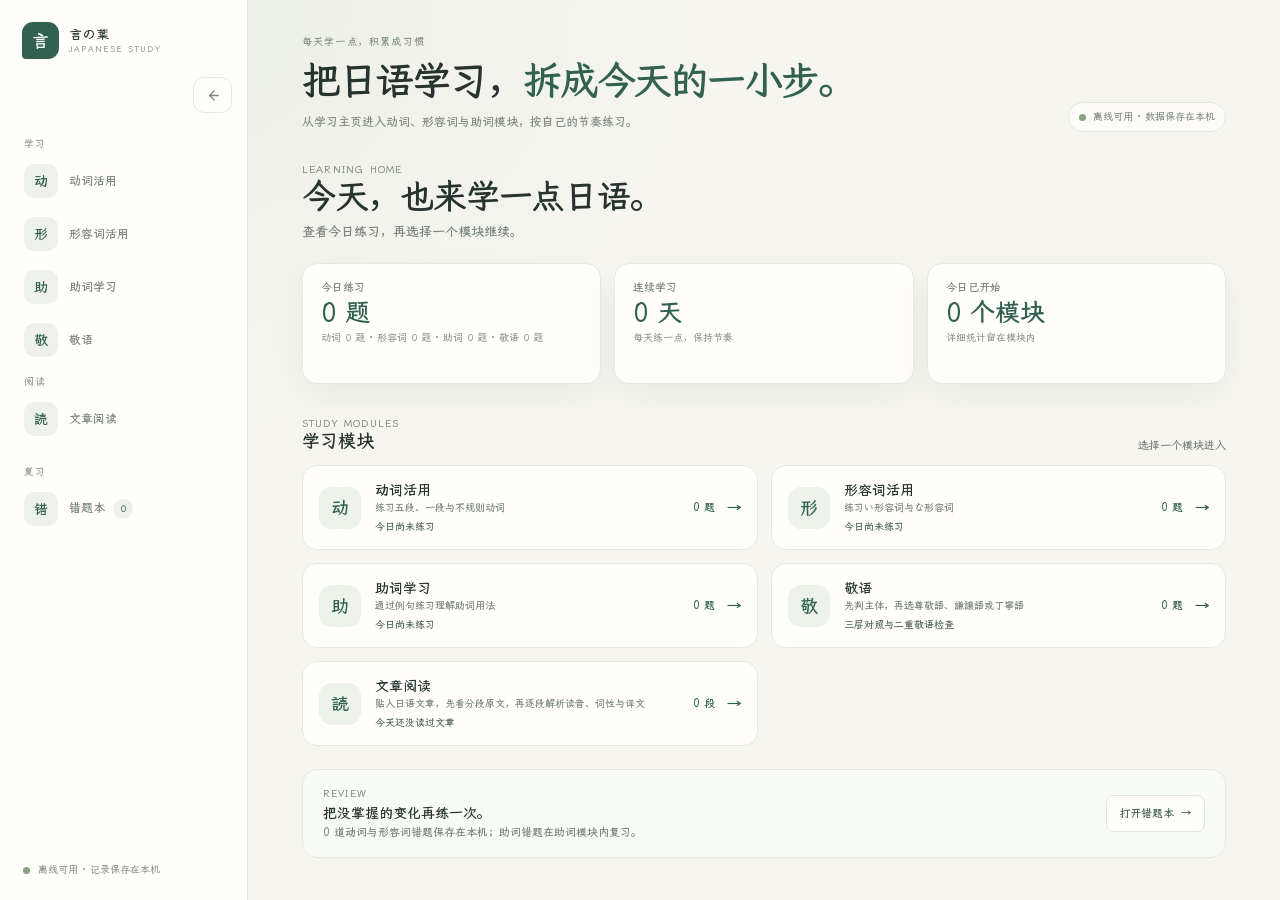
==== commit 1484f071: "速查页：加「按类别看规则」层（五段/一段/サ变/カ变） - 引擎新增 VERB_CLASSES 四类、GODAN_ROWS 九行音便表、explainClass/classIdOfKind/class" ====
--- a/web/index.html
+++ b/web/index.html
@@ -368,10 +368,86 @@
           <div>
             <p class="eyebrow">REFERENCE</p>
             <h2 id="reference-title">活用速查</h2>
-            <p>先看六种活用形如何决定后续接法，再查不同语态和活用结果；具体表达大意会随语境变化。</p>
-          </div>
-        </div>
-        <div class="reference-controls">
+            <p id="reference-lead">先看六种活用形如何决定后续接法，再查不同语态和活用结果；具体表达大意会随语境变化。</p>
+          </div>
+        </div>
+        <div class="reference-class-bar" role="group" aria-label="选择速查方式">
+          <button class="reference-class-tab" type="button" data-reference-class="all" aria-pressed="true">
+            查一个词
+          </button>
+          <button class="reference-class-tab" type="button" data-reference-class="godan" aria-pressed="false">
+            五段<small>一类</small>
+          </button>
+          <button class="reference-class-tab" type="button" data-reference-class="ichidan" aria-pressed="false">
+            一段<small>二类</small>
+          </button>
+          <button class="reference-class-tab" type="button" data-reference-class="suru" aria-pressed="false">
+            サ变<small>三类</small>
+          </button>
+          <button class="reference-class-tab" type="button" data-reference-class="kuru" aria-pressed="false">
+            カ变<small>三类</small>
+          </button>
+        </div>
+        <section class="reference-class-panel" id="reference-class-panel" hidden aria-label="按动词类别查看的活用规则">
+          <div class="reference-class-head">
+            <div>
+              <p class="eyebrow" id="reference-class-eyebrow">CLASS</p>
+              <h3 id="reference-class-title"></h3>
+              <p id="reference-class-summary"></p>
+            </div>
+            <span class="class-pill" id="reference-class-pill"></span>
+          </div>
+          <div class="reference-class-notes">
+            <div class="reference-class-note">
+              <h4>怎么判断</h4>
+              <ul id="reference-class-detect"></ul>
+            </div>
+            <div class="reference-class-note">
+              <h4>例外与陷阱</h4>
+              <ul id="reference-class-exceptions"></ul>
+            </div>
+          </div>
+          <details class="reference-class-rows" id="reference-class-rows" open hidden>
+            <summary>五段的九个词尾行与音便</summary>
+            <div class="table-wrap">
+              <table class="reference-table reference-class-rows-table" aria-label="五段动词按词尾行的て形与た形">
+                <thead>
+                  <tr>
+                    <th scope="col">行</th>
+                    <th scope="col">词尾</th>
+                    <th scope="col">代表词</th>
+                    <th scope="col">て形</th>
+                    <th scope="col">た形</th>
+                    <th scope="col">音便</th>
+                    <th scope="col" class="reference-practice-col">练一练</th>
+                  </tr>
+                </thead>
+                <tbody id="reference-class-rows-body"></tbody>
+              </table>
+            </div>
+          </details>
+          <div class="reference-class-forms">
+            <p class="reference-class-caption" id="reference-class-caption"></p>
+            <div class="table-wrap">
+              <table class="reference-table reference-class-table" aria-label="该类动词的活用形式与变化规则">
+                <thead>
+                  <tr>
+                    <th scope="col">活用形式</th>
+                    <th scope="col">代表词结果</th>
+                    <th scope="col">变化规则</th>
+                    <th scope="col" class="reference-practice-col">练一练</th>
+                  </tr>
+                </thead>
+                <tbody id="reference-class-table-body"></tbody>
+              </table>
+            </div>
+          </div>
+          <div class="reference-class-words">
+            <h4>换一个这一类里的词</h4>
+            <div class="reference-class-word-list" id="reference-class-word-list"></div>
+          </div>
+        </section>
+        <div class="reference-controls" id="reference-controls">
           <label class="search-control">
             <span>搜索动词</span>
             <input id="reference-search" type="search" placeholder="输入汉字、假名或中文意思">
@@ -385,7 +461,7 @@
             <select id="reference-voice"></select>
           </label>
         </div>
-        <div class="reference-summary">
+        <div class="reference-summary" id="reference-summary">
           <div>
             <h3 id="reference-word"></h3>
             <p id="reference-meaning"></p>
@@ -429,7 +505,7 @@
             </table>
           </div>
         </details>
-        <div class="table-wrap">
+        <div class="table-wrap" id="reference-word-table">
           <table class="reference-table">
             <thead>
               <tr>
--- a/web/styles.css
+++ b/web/styles.css
@@ -1364,6 +1364,181 @@
   background: var(--surface-glass-78);
 }
 
+/* —— 速查页 · 按类别看规则 —— */
+.reference-class-bar {
+  display: flex;
+  flex-wrap: wrap;
+  gap: 6px;
+  margin-bottom: 12px;
+}
+
+.reference-class-tab {
+  display: inline-flex;
+  align-items: center;
+  gap: 4px;
+  padding: 7px 12px;
+  border: 1px solid var(--hairline-control);
+  border-radius: 999px;
+  background: var(--surface);
+  color: var(--text-button);
+  font-size: 11px;
+  line-height: 1.3;
+  cursor: pointer;
+  transition: background-color 0.15s ease, border-color 0.15s ease, color 0.15s ease;
+}
+
+.reference-class-tab small {
+  color: var(--text-faint-soft);
+  font-size: 9px;
+  line-height: 1;
+}
+
+.reference-class-tab:hover {
+  border-color: var(--line-accent-hover);
+  background: var(--bg-pale-cool);
+}
+
+.reference-class-tab:focus-visible {
+  outline: 2px solid var(--outline-green);
+  outline-offset: 2px;
+}
+
+.reference-class-tab[aria-pressed="true"] {
+  border-color: var(--line-accent);
+  background: var(--bg-green-strong);
+  color: var(--text-green-deep);
+  font-weight: 600;
+}
+
+.reference-class-tab[aria-pressed="true"] small {
+  color: var(--text-green-mid);
+}
+
+.reference-class-panel {
+  margin-bottom: 12px;
+  padding: 15px 17px;
+  border: 1px solid var(--line-control);
+  border-radius: 13px;
+  background: var(--surface);
+  box-shadow: var(--shadow);
+}
+
+.reference-class-head {
+  display: flex;
+  align-items: flex-start;
+  justify-content: space-between;
+  gap: 14px;
+  margin-bottom: 12px;
+}
+
+.reference-class-head h3 {
+  margin: 3px 0 0;
+  color: var(--green-dark);
+  font-size: 19px;
+}
+
+.reference-class-head p {
+  margin: 5px 0 0;
+  color: var(--text-muted-soft);
+  font-size: 11px;
+  line-height: 1.7;
+}
+
+.reference-class-notes {
+  display: grid;
+  grid-template-columns: repeat(auto-fit, minmax(240px, 1fr));
+  gap: 11px;
+  margin-bottom: 12px;
+}
+
+.reference-class-note {
+  padding: 11px 13px;
+  border-radius: 11px;
+  background: var(--bg-pale-green);
+}
+
+.reference-class-note h4 {
+  margin: 0 0 6px;
+  color: var(--text-green-deep);
+  font-size: 10px;
+}
+
+.reference-class-note ul {
+  margin: 0;
+  padding-left: 16px;
+  color: var(--text-muted-soft);
+  font-size: 11px;
+  line-height: 1.75;
+}
+
+.reference-class-note li + li {
+  margin-top: 3px;
+}
+
+.reference-class-rows {
+  margin-bottom: 12px;
+  border: 1px solid var(--line-control);
+  border-radius: 12px;
+  background: var(--surface);
+}
+
+.reference-class-rows > summary {
+  padding: 10px 13px;
+  color: var(--text-green-deep);
+  font-size: 10px;
+  font-weight: 600;
+  cursor: pointer;
+}
+
+.reference-class-rows[open] > summary {
+  border-bottom: 1px solid var(--line-faint);
+}
+
+.reference-class-caption {
+  margin: 0 0 8px;
+  color: var(--text-muted-soft);
+  font-size: 11px;
+  line-height: 1.7;
+}
+
+.reference-class-words {
+  padding-top: 11px;
+  border-top: 1px solid var(--line-faint);
+}
+
+.reference-class-words h4 {
+  margin: 0 0 7px;
+  color: var(--text-green-deep);
+  font-size: 10px;
+}
+
+.reference-class-word-list {
+  display: flex;
+  flex-wrap: wrap;
+  gap: 6px;
+}
+
+.reference-class-word-button {
+  padding: 5px 10px;
+  border: 1px solid var(--hairline-control);
+  border-radius: 8px;
+  background: var(--field-bg);
+  color: var(--text-button);
+  font-size: 11px;
+  cursor: pointer;
+  transition: background-color 0.15s ease, border-color 0.15s ease;
+}
+
+.reference-class-word-button:hover {
+  border-color: var(--line-accent-hover);
+  background: var(--bg-pale-cool);
+}
+
+.reference-class-word-button:focus-visible {
+  outline: 2px solid var(--outline-green);
+  outline-offset: 2px;
+}
+
 .search-control input {
   width: 100%;
   min-height: 37px;
@@ -1614,6 +1789,57 @@
   width: 66px;
   white-space: nowrap;
   text-align: center;
+}
+
+/* 类别表沿用 reference-table 的骨架，但列宽要按自己的表头算：
+   原表给 tbody 第 4 列留了 220px 下限，照搬到七列的九行表会把
+   「练一练」挤出容器。行头用 th，也要抹掉表头底色。 */
+.reference-table tbody th {
+  background: transparent;
+  color: var(--text-green-mid);
+  font-size: 10px;
+  font-weight: 600;
+  white-space: nowrap;
+}
+
+.reference-table.reference-class-rows-table td:nth-child(4),
+.reference-table.reference-class-table td:nth-child(4) {
+  min-width: 0;
+  white-space: normal;
+}
+
+.reference-class-rows-table th:first-child {
+  width: 56px;
+}
+
+.reference-class-rows-table td:nth-child(2),
+.reference-class-rows-table td:nth-child(3) {
+  white-space: nowrap;
+}
+
+.reference-class-table th:first-child {
+  width: 150px;
+}
+
+/* 结果列是这一列的主角，别让它被规则文字挤到只剩半行。 */
+.reference-class-table td:nth-child(2) {
+  min-width: 118px;
+  white-space: nowrap;
+}
+
+/* 音便说明是九行表的主信息，给它足够的宽度下限。 */
+.reference-class-onbin {
+  min-width: 200px;
+  color: var(--text-green-mid);
+}
+
+/* 列多时让 .table-wrap 横向滚动，而不是把「書いて」压成竖排单字。 */
+.reference-class-rows-table {
+  min-width: 760px;
+}
+
+.reference-class-table {
+  min-width: 560px;
 }
 
 /* 难度分组行：与练习页「难度」筛选共用同一套分类（基础活用/进阶活用）。 */
@@ -4559,3 +4785,45 @@
     grid-template-columns: minmax(0, 1fr);
   }
 }
+
+/* 大屏 zoom 断点（上文 1.15 / 1.3 / 1.45）的高度补偿。
+   zoom 会把依赖视口的尺寸一起放大：.app-main 的 height: 100dvh 在 1.15 倍下
+   实际占 1.15 × 视口高，而 html/body 是 overflow: clip，多出来的部分被直接裁掉。
+   实测 1920×1080：shell 高 1242 / 视口 1080，页面底部 162px 永远滚不到。
+   修复：壳层与两个滚动容器的高度先除以缩放比，乘回去正好一屏。
+   选择器带 .app-shell 前缀是为了压过后面的 .app-main / .app-sidebar 基础规则（源序更晚）。 */
+@media (min-width: 1600px) and (min-height: 900px) {
+  .app-shell {
+    height: calc(100dvh / 1.15);
+    min-height: 0;
+  }
+
+  .app-shell .app-main,
+  .app-shell .app-sidebar {
+    height: calc(100dvh / 1.15);
+  }
+}
+
+@media (min-width: 2200px) and (min-height: 1150px) {
+  .app-shell {
+    height: calc(100dvh / 1.3);
+    min-height: 0;
+  }
+
+  .app-shell .app-main,
+  .app-shell .app-sidebar {
+    height: calc(100dvh / 1.3);
+  }
+}
+
+@media (min-width: 3000px) and (min-height: 1500px) {
+  .app-shell {
+    height: calc(100dvh / 1.45);
+    min-height: 0;
+  }
+
+  .app-shell .app-main,
+  .app-shell .app-sidebar {
+    height: calc(100dvh / 1.45);
+  }
+}
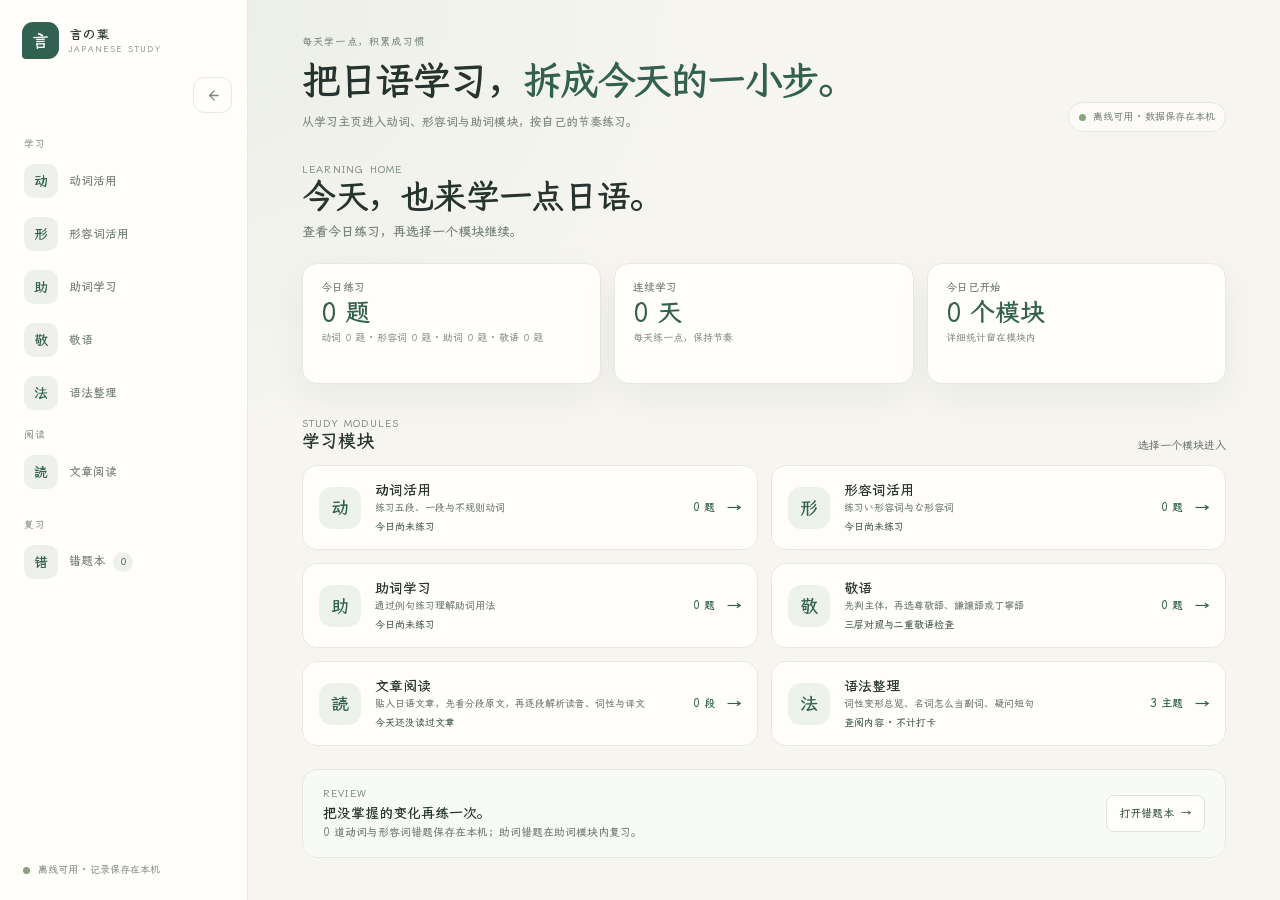
==== commit 7ded74cc: "语法整理：新增一级视图，收进三轮问答的语法结论 - grammar-engine.js（UMD 纯数据）：三主题按「词内变形 → 功能转换 → 句子打包」分层   · 词性变形总览：只有用言活用，其余" ====
--- a/web/index.html
+++ b/web/index.html
@@ -12,6 +12,7 @@
   <script src="honorific-engine.js" defer></script>
   <script src="adjective-engine.js" defer></script>
   <script src="particle-engine.js" defer></script>
+  <script src="grammar-engine.js" defer></script>
   <script src="read-engine.js" defer></script>
   <script src="read-prompts.js" defer></script>
   <script src="read-view.js" defer></script>
@@ -50,6 +51,9 @@
         </button>
         <button class="nav-item" type="button" data-view="verb" data-verb-subview="honorific" aria-label="敬语" title="敬语">
           <span class="nav-icon" aria-hidden="true">敬</span><span class="nav-label">敬语</span>
+        </button>
+        <button class="nav-item" type="button" data-view="grammar" aria-label="语法整理" title="语法整理">
+          <span class="nav-icon" aria-hidden="true">法</span><span class="nav-label">语法整理</span>
         </button>
         <p class="sidebar-section-label">阅读</p>
         <button class="nav-item" type="button" data-view="read" aria-label="文章阅读" title="文章阅读">
@@ -172,6 +176,16 @@
                 <span class="home-module-status" id="home-read-status">现在可以阅读原文</span>
               </span>
               <span class="home-module-count" id="home-read-count">—</span>
+              <span class="home-module-arrow" aria-hidden="true">→</span>
+            </button>
+            <button class="home-module-card" type="button" data-open-view="grammar">
+              <span class="home-module-mark" aria-hidden="true">法</span>
+              <span class="home-module-copy">
+                <strong>语法整理</strong>
+                <small>词性变形总览、名词怎么当副词、疑问短句</small>
+                <span class="home-module-status">查阅内容 · 不计打卡</span>
+              </span>
+              <span class="home-module-count">3 主题</span>
               <span class="home-module-arrow" aria-hidden="true">→</span>
             </button>
           </div>
@@ -1190,6 +1204,62 @@
         </section>
       </section>
 
+      <section class="view grammar-view" id="view-grammar" aria-labelledby="grammar-title" hidden>
+        <div class="section-heading">
+          <div>
+            <p class="eyebrow">GRAMMAR NOTES</p>
+            <h2 id="grammar-title">语法整理</h2>
+            <p>从词内变形到句子打包，把常问的语法结论收在一处；本页只作查阅，不计入今日答题量。</p>
+          </div>
+        </div>
+        <div class="grammar-topic-bar" role="group" aria-label="选择语法主题">
+          <button class="grammar-topic-tab" type="button" data-grammar-topic="inflection" aria-pressed="true">
+            词性变形总览<small>词内变形</small>
+          </button>
+          <button class="grammar-topic-tab" type="button" data-grammar-topic="noun-adverb" aria-pressed="false">
+            名词怎么当副词<small>功能转换</small>
+          </button>
+          <button class="grammar-topic-tab" type="button" data-grammar-topic="embedded-question" aria-pressed="false">
+            疑问短句<small>句子打包</small>
+          </button>
+        </div>
+        <section class="grammar-panel" id="grammar-panel" aria-label="语法主题内容">
+          <div class="grammar-head">
+            <div>
+              <p class="eyebrow" id="grammar-topic-eyebrow"></p>
+              <h3 id="grammar-topic-title"></h3>
+              <p class="grammar-lead" id="grammar-topic-lead"></p>
+            </div>
+            <span class="class-pill" id="grammar-topic-pill"></span>
+          </div>
+          <p class="grammar-summary" id="grammar-topic-summary"></p>
+          <section class="grammar-block" aria-labelledby="grammar-table-heading">
+            <h4 id="grammar-table-heading">对照表</h4>
+            <p class="grammar-caption" id="grammar-table-caption"></p>
+            <p class="grammar-scroll-hint">表格较宽，可左右滑动查看完整内容。</p>
+            <div class="table-wrap">
+              <table class="reference-table grammar-table" aria-label="该语法主题的对照表">
+                <thead><tr id="grammar-table-head"></tr></thead>
+                <tbody id="grammar-table-body"></tbody>
+              </table>
+            </div>
+          </section>
+          <section class="grammar-block" aria-labelledby="grammar-example-heading">
+            <h4 id="grammar-example-heading">例句</h4>
+            <div class="grammar-example-list" id="grammar-example-list"></div>
+          </section>
+          <section class="grammar-block" aria-labelledby="grammar-pitfall-heading">
+            <h4 id="grammar-pitfall-heading">易错点</h4>
+            <div class="grammar-pitfall-list" id="grammar-pitfall-list"></div>
+          </section>
+          <div class="grammar-practice">
+            <h4>去练一练</h4>
+            <p>下面入口跳到既有练习；查阅本身不算一次有效学习活动。</p>
+            <div class="grammar-practice-list" id="grammar-practice-list"></div>
+          </div>
+        </section>
+      </section>
+
       <section class="view" id="view-mistakes" aria-labelledby="mistakes-title" hidden>
         <div class="section-heading mistakes-heading">
           <div>
--- a/web/styles.css
+++ b/web/styles.css
@@ -1365,14 +1365,16 @@
 }
 
 /* —— 速查页 · 按类别看规则 —— */
-.reference-class-bar {
+.reference-class-bar,
+.grammar-topic-bar {
   display: flex;
   flex-wrap: wrap;
   gap: 6px;
   margin-bottom: 12px;
 }
 
-.reference-class-tab {
+.reference-class-tab,
+.grammar-topic-tab {
   display: inline-flex;
   align-items: center;
   gap: 4px;
@@ -1387,34 +1389,40 @@
   transition: background-color 0.15s ease, border-color 0.15s ease, color 0.15s ease;
 }
 
-.reference-class-tab small {
+.reference-class-tab small,
+.grammar-topic-tab small {
   color: var(--text-faint-soft);
   font-size: 9px;
   line-height: 1;
 }
 
-.reference-class-tab:hover {
+.reference-class-tab:hover,
+.grammar-topic-tab:hover {
   border-color: var(--line-accent-hover);
   background: var(--bg-pale-cool);
 }
 
-.reference-class-tab:focus-visible {
+.reference-class-tab:focus-visible,
+.grammar-topic-tab:focus-visible {
   outline: 2px solid var(--outline-green);
   outline-offset: 2px;
 }
 
-.reference-class-tab[aria-pressed="true"] {
+.reference-class-tab[aria-pressed="true"],
+.grammar-topic-tab[aria-pressed="true"] {
   border-color: var(--line-accent);
   background: var(--bg-green-strong);
   color: var(--text-green-deep);
   font-weight: 600;
 }
 
-.reference-class-tab[aria-pressed="true"] small {
+.reference-class-tab[aria-pressed="true"] small,
+.grammar-topic-tab[aria-pressed="true"] small {
   color: var(--text-green-mid);
 }
 
-.reference-class-panel {
+.reference-class-panel,
+.grammar-panel {
   margin-bottom: 12px;
   padding: 15px 17px;
   border: 1px solid var(--line-control);
@@ -1423,7 +1431,8 @@
   box-shadow: var(--shadow);
 }
 
-.reference-class-head {
+.reference-class-head,
+.grammar-head {
   display: flex;
   align-items: flex-start;
   justify-content: space-between;
@@ -1431,17 +1440,194 @@
   margin-bottom: 12px;
 }
 
-.reference-class-head h3 {
+.reference-class-head h3,
+.grammar-head h3 {
   margin: 3px 0 0;
   color: var(--green-dark);
   font-size: 19px;
 }
 
-.reference-class-head p {
+.reference-class-head p,
+.grammar-head p {
   margin: 5px 0 0;
   color: var(--text-muted-soft);
   font-size: 11px;
   line-height: 1.7;
+}
+
+/* —— 语法整理 · 四块内容与练一练 —— */
+.grammar-summary {
+  margin: 0 0 13px;
+  padding: 10px 13px;
+  border-radius: 11px;
+  background: var(--bg-pale-green);
+  color: var(--text-green-deep);
+  font-size: 11px;
+  line-height: 1.7;
+}
+
+.grammar-block {
+  margin-bottom: 14px;
+}
+
+.grammar-block > h4,
+.grammar-practice > h4 {
+  margin: 0 0 7px;
+  color: var(--text-green-deep);
+  font-size: 10px;
+}
+
+.grammar-caption {
+  margin: 0 0 8px;
+  color: var(--text-muted-soft);
+  font-size: 11px;
+  line-height: 1.7;
+}
+
+.grammar-scroll-hint {
+  display: none;
+  margin: 0 0 6px;
+  color: var(--text-faint-soft);
+  font-size: 10px;
+}
+
+.grammar-example-list,
+.grammar-pitfall-list {
+  display: grid;
+  grid-template-columns: repeat(auto-fit, minmax(260px, 1fr));
+  gap: 9px;
+}
+
+.grammar-example,
+.grammar-pitfall {
+  padding: 11px 13px;
+  border: 1px solid var(--hairline-control-soft);
+  border-radius: 11px;
+  background: var(--surface);
+}
+
+.grammar-example-note,
+.grammar-pitfall-note {
+  display: block;
+  margin-bottom: 5px;
+  color: var(--text-faint-soft);
+  font-size: 9px;
+}
+
+.grammar-example-jp {
+  margin: 0;
+  color: var(--text-strong);
+  font-size: 12px;
+  line-height: 1.7;
+}
+
+.grammar-example-kana {
+  margin: 2px 0 0;
+  color: var(--text-faint-soft);
+  font-size: 10px;
+}
+
+.grammar-example-zh {
+  margin: 6px 0 0;
+  color: var(--text-muted-soft);
+  font-size: 10px;
+  line-height: 1.7;
+}
+
+.grammar-pitfall-wrong,
+.grammar-pitfall-right {
+  margin: 0;
+  font-size: 11px;
+  line-height: 1.7;
+}
+
+/* 误例只靠「误：」标签与浅色区分：整行删除线会让中文说明糊成一团。 */
+.grammar-pitfall-wrong {
+  color: var(--text-muted-soft);
+}
+
+.grammar-pitfall-right {
+  margin-top: 3px;
+  color: var(--text-green-mid);
+}
+
+.grammar-pitfall-note {
+  margin: 6px 0 0;
+  color: var(--text-muted-soft);
+  font-size: 10px;
+  line-height: 1.6;
+}
+
+.grammar-practice {
+  padding-top: 11px;
+  border-top: 1px solid var(--line-faint);
+}
+
+.grammar-practice > p {
+  margin: 0 0 8px;
+  color: var(--text-muted-soft);
+  font-size: 10px;
+  line-height: 1.6;
+}
+
+.grammar-practice-list {
+  display: flex;
+  flex-wrap: wrap;
+  gap: 6px;
+}
+
+.grammar-practice-button {
+  padding: 6px 11px;
+  border: 1px solid var(--hairline-control);
+  border-radius: 8px;
+  background: var(--field-bg);
+  color: var(--text-button);
+  font-size: 11px;
+  cursor: pointer;
+  transition: background-color 0.15s ease, border-color 0.15s ease;
+}
+
+.grammar-practice-button:hover {
+  border-color: var(--line-accent-hover);
+  background: var(--bg-pale-cool);
+}
+
+.grammar-practice-button:focus-visible {
+  outline: 2px solid var(--outline-green);
+  outline-offset: 2px;
+}
+
+/* 语法整理表沿用 reference-table 骨架：第一列是词性或路径，最后一列是形式或例句。
+   原表的 nowrap 与固定 155px 会把「副词・助词・连体词」这类长行头撑开，故按本表覆盖。 */
+.reference-table.grammar-table td:first-child,
+.reference-table.grammar-table tbody th:first-child {
+  width: 130px;
+  white-space: normal;
+}
+
+.reference-table.grammar-table td:last-child {
+  min-width: 220px;
+}
+
+@media (max-width: 840px) {
+  .grammar-scroll-hint {
+    display: block;
+  }
+
+  .reference-table.grammar-table {
+    min-width: 620px;
+  }
+
+  .reference-table.grammar-table td:first-child,
+  .reference-table.grammar-table tbody th:first-child {
+    width: 100px;
+  }
+}
+
+@media (max-width: 580px) {
+  .grammar-head {
+    flex-wrap: wrap;
+  }
 }
 
 .reference-class-notes {
